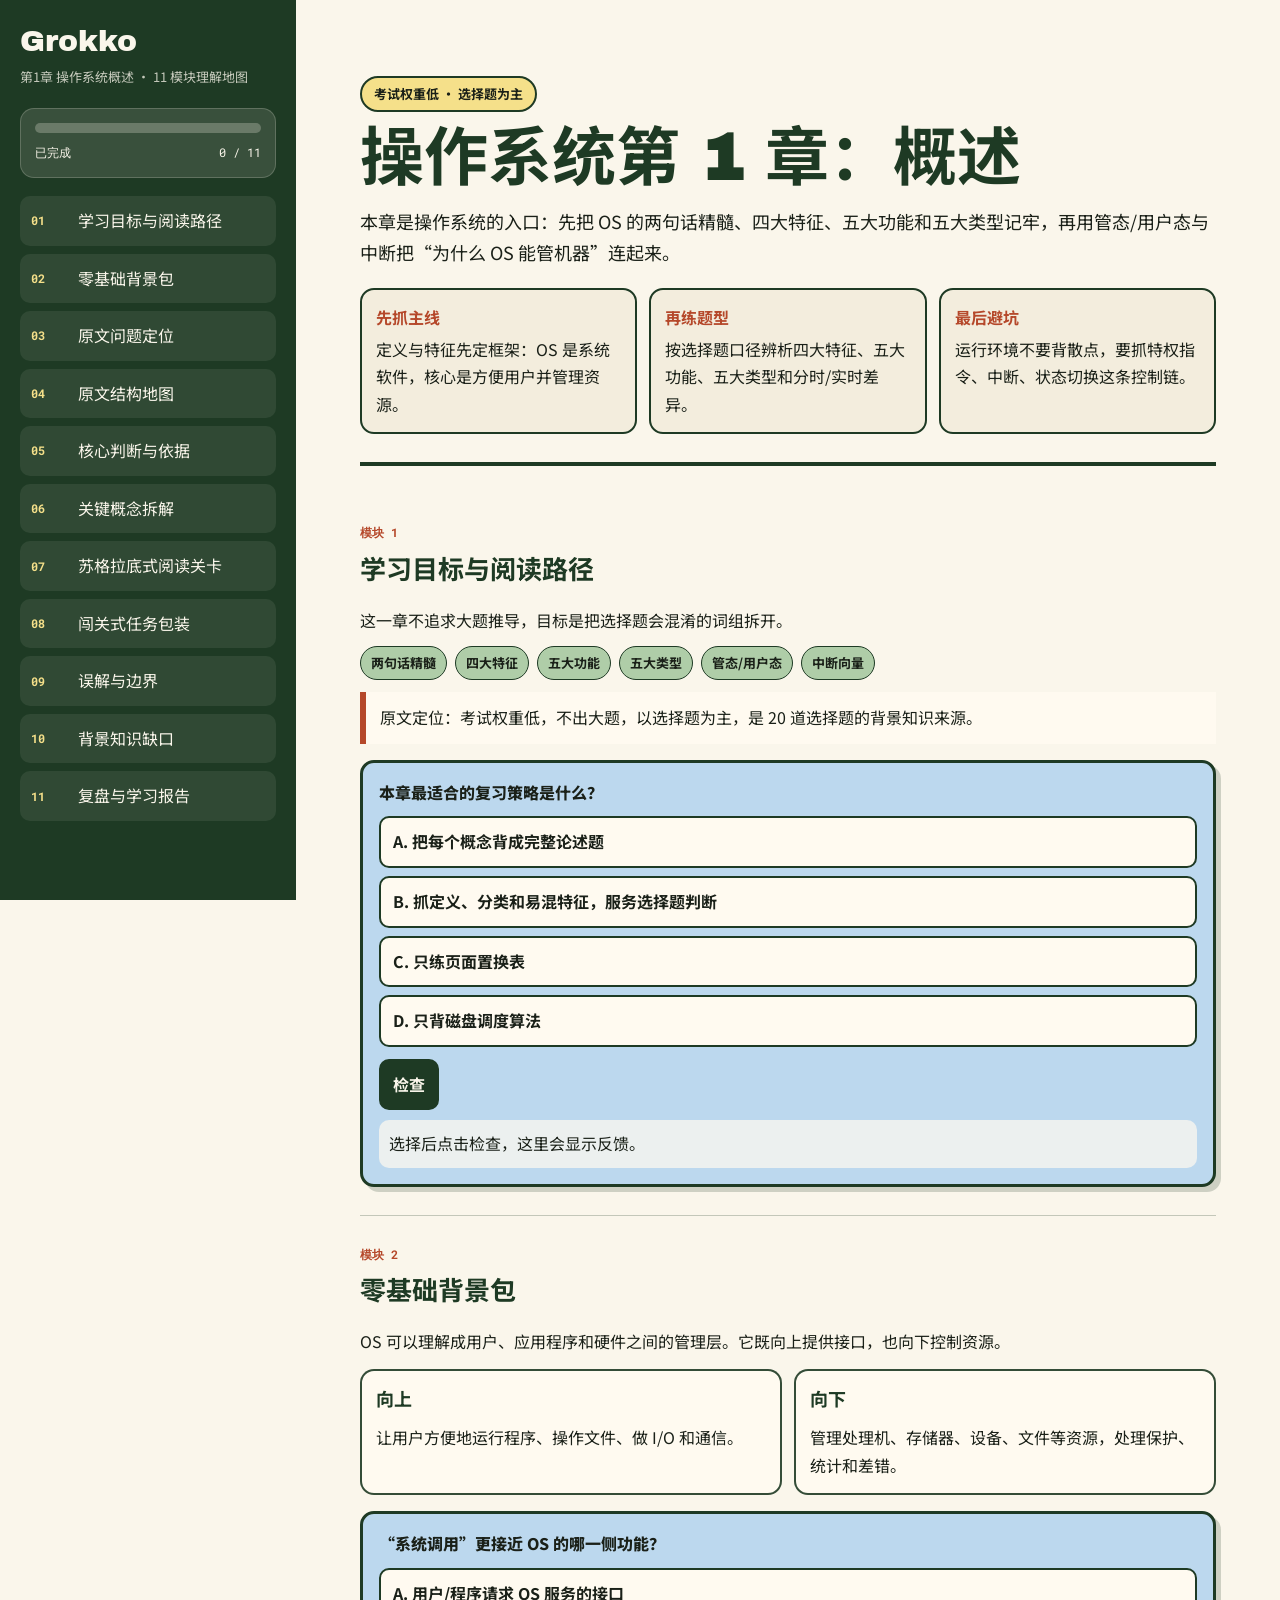
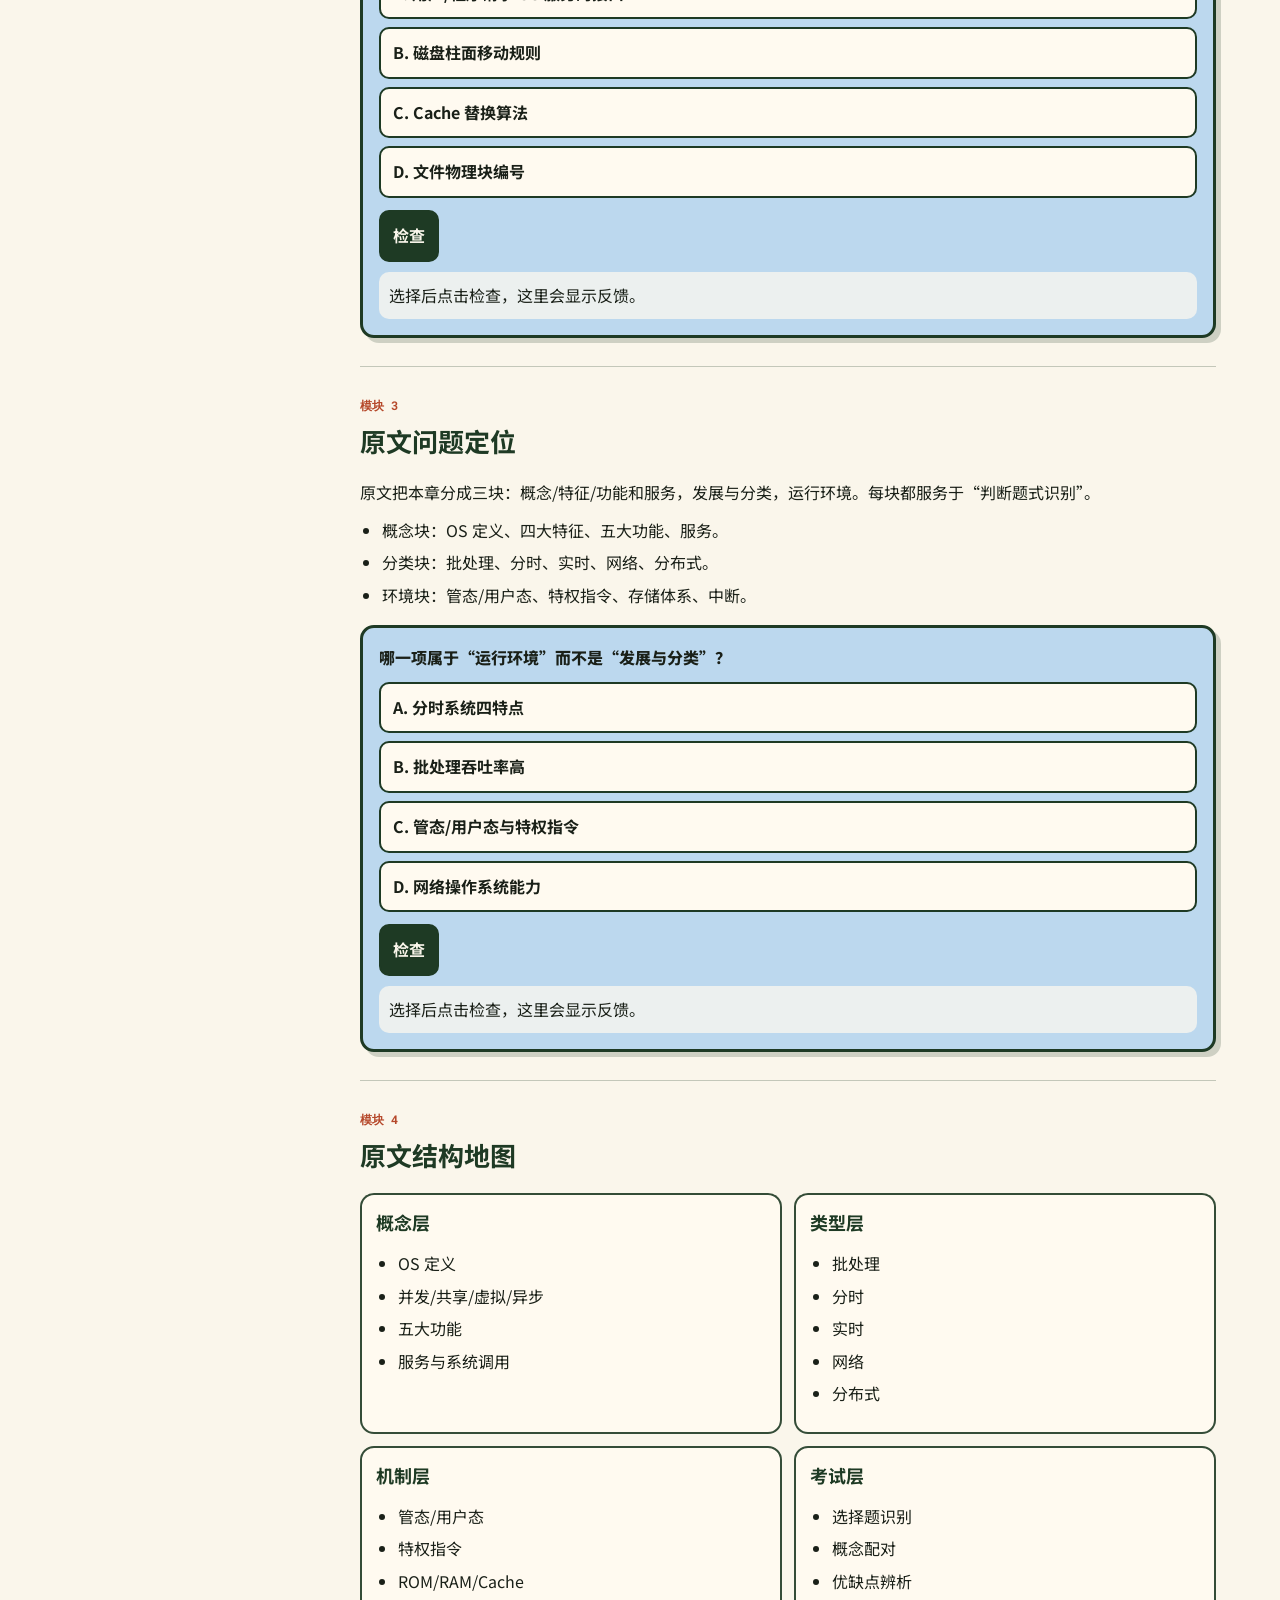
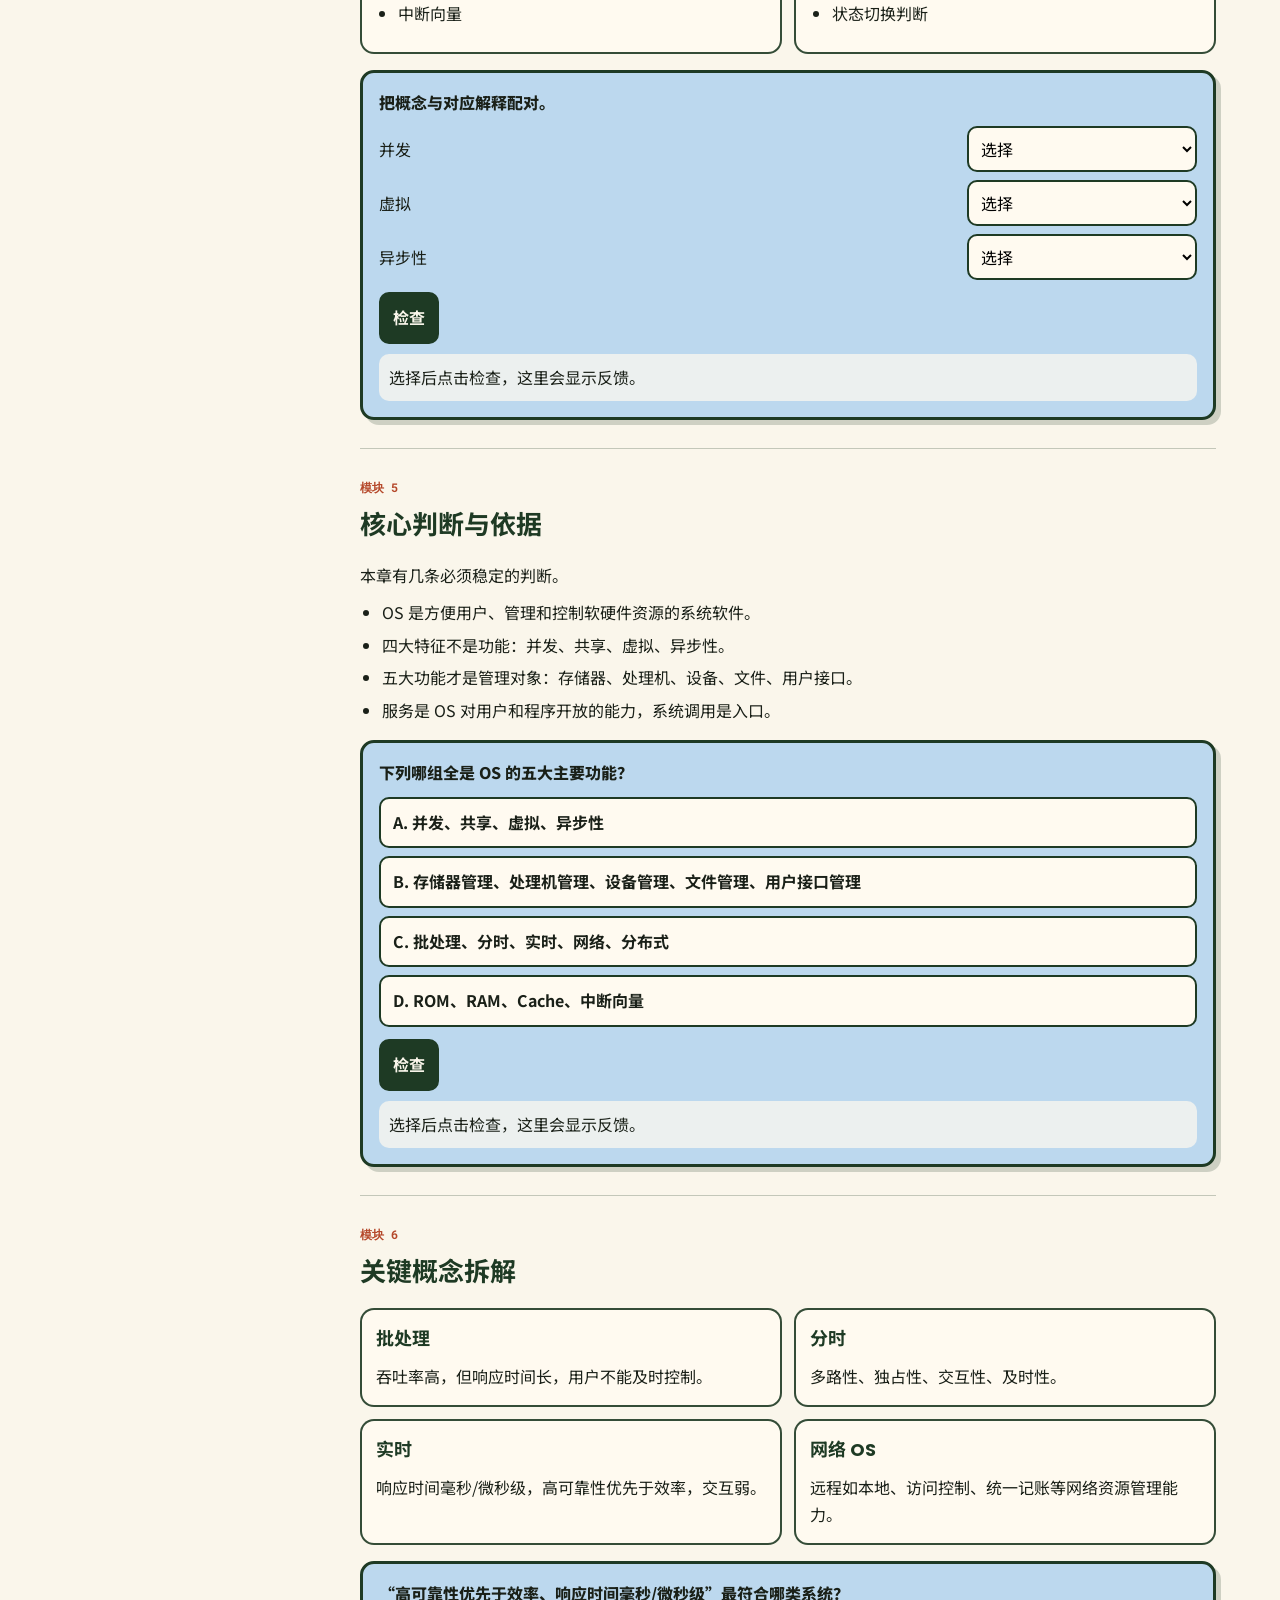
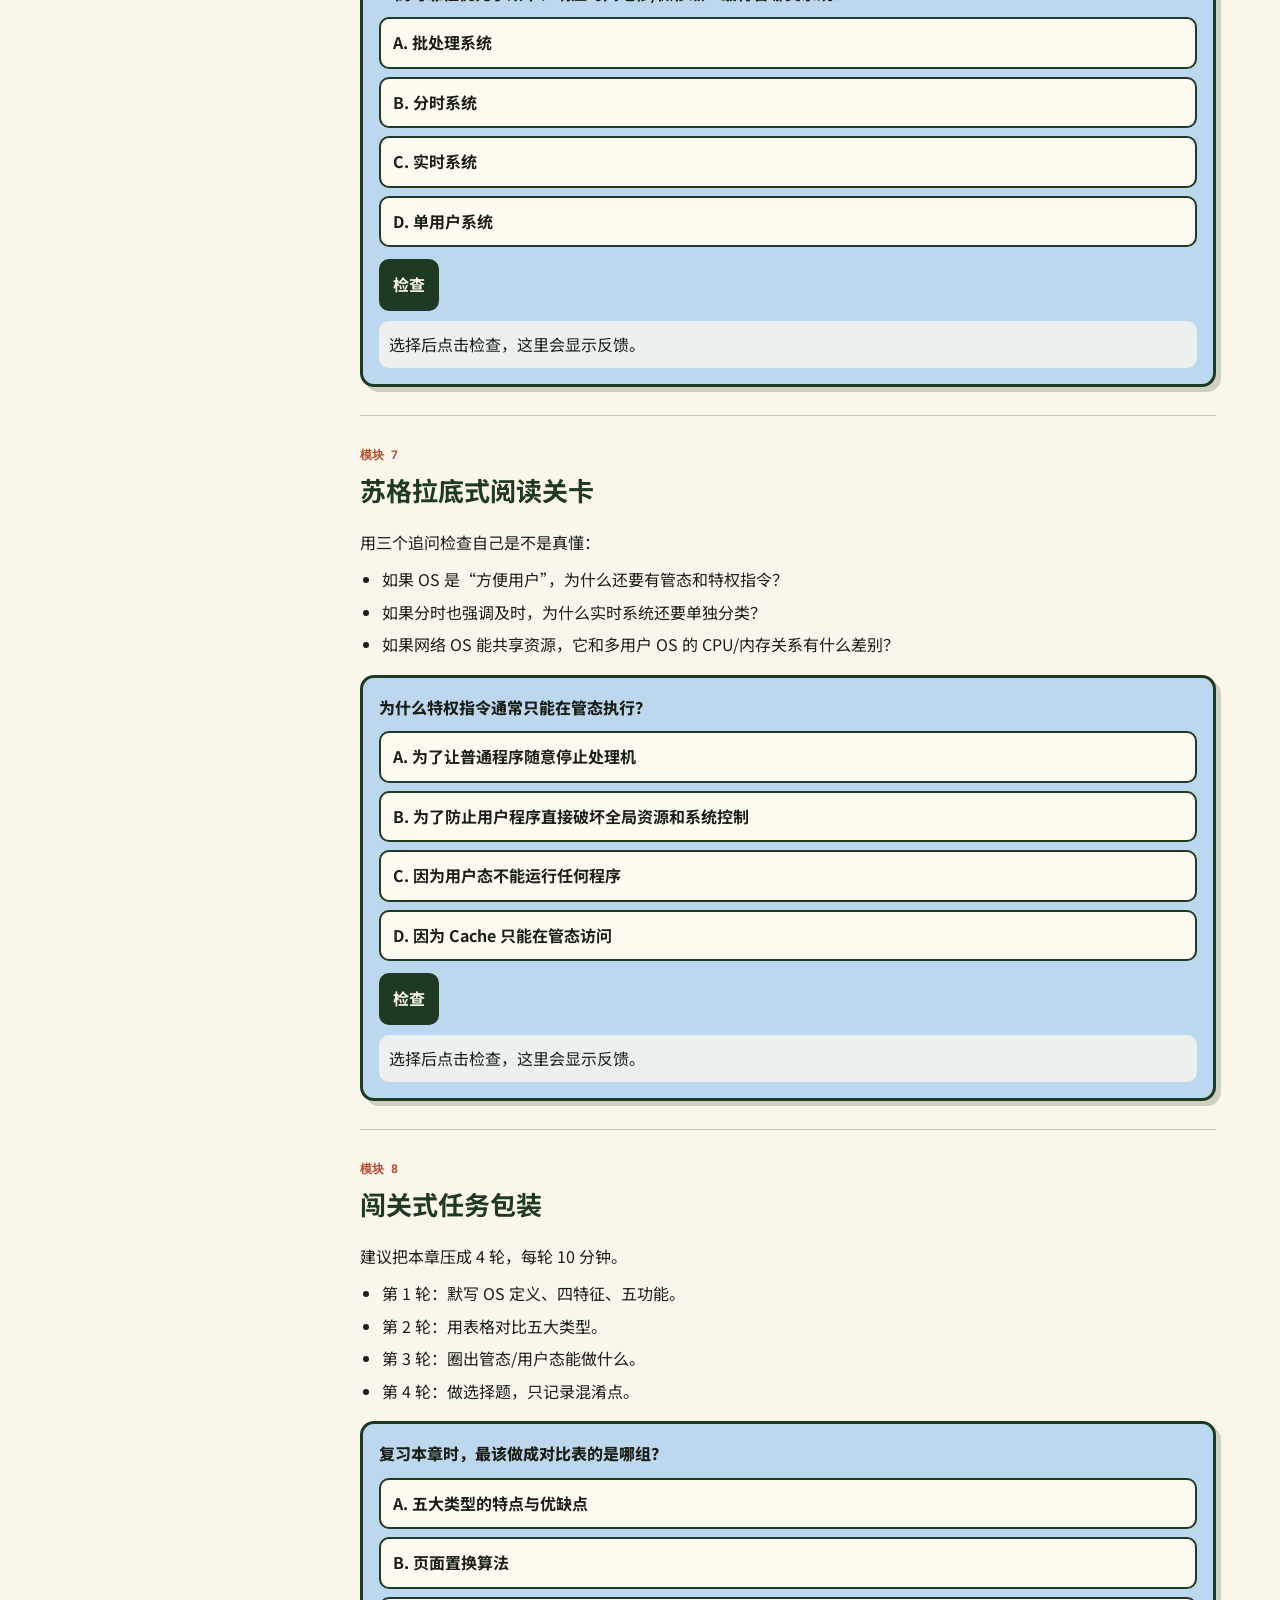
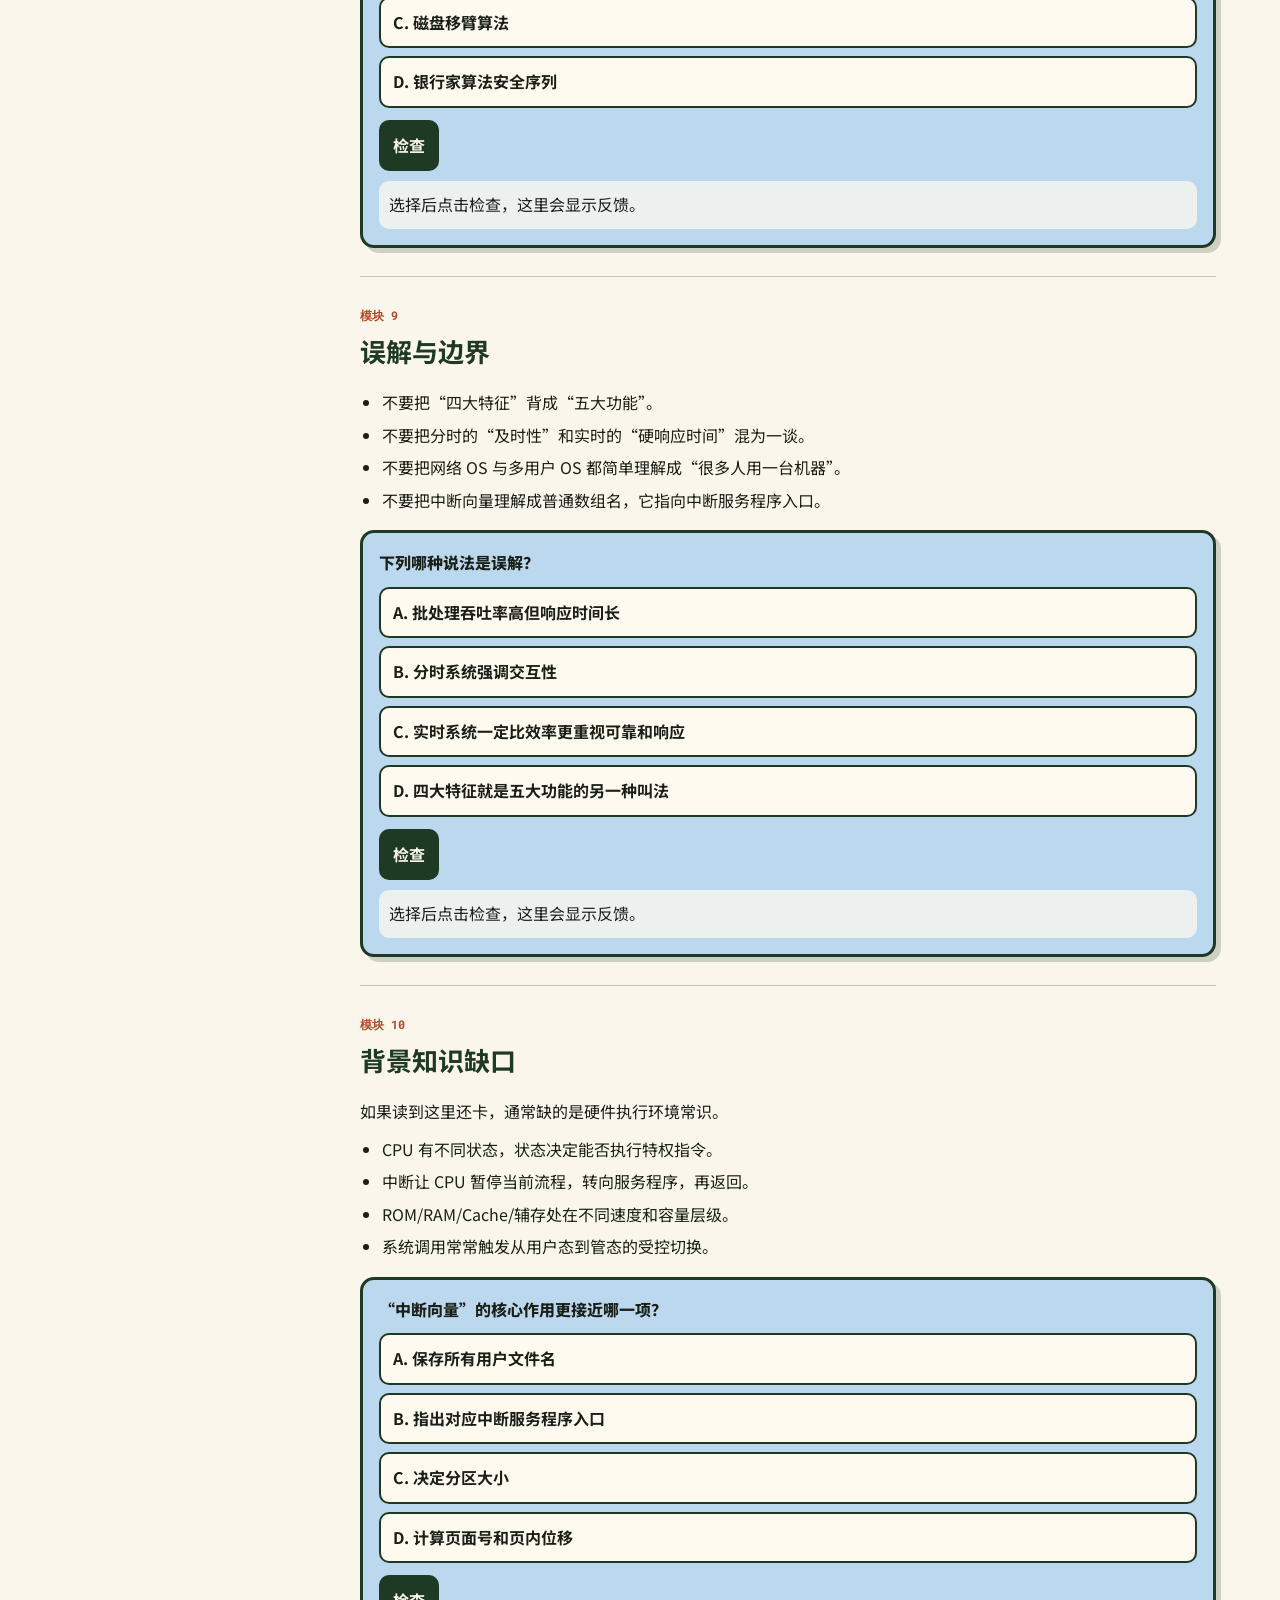
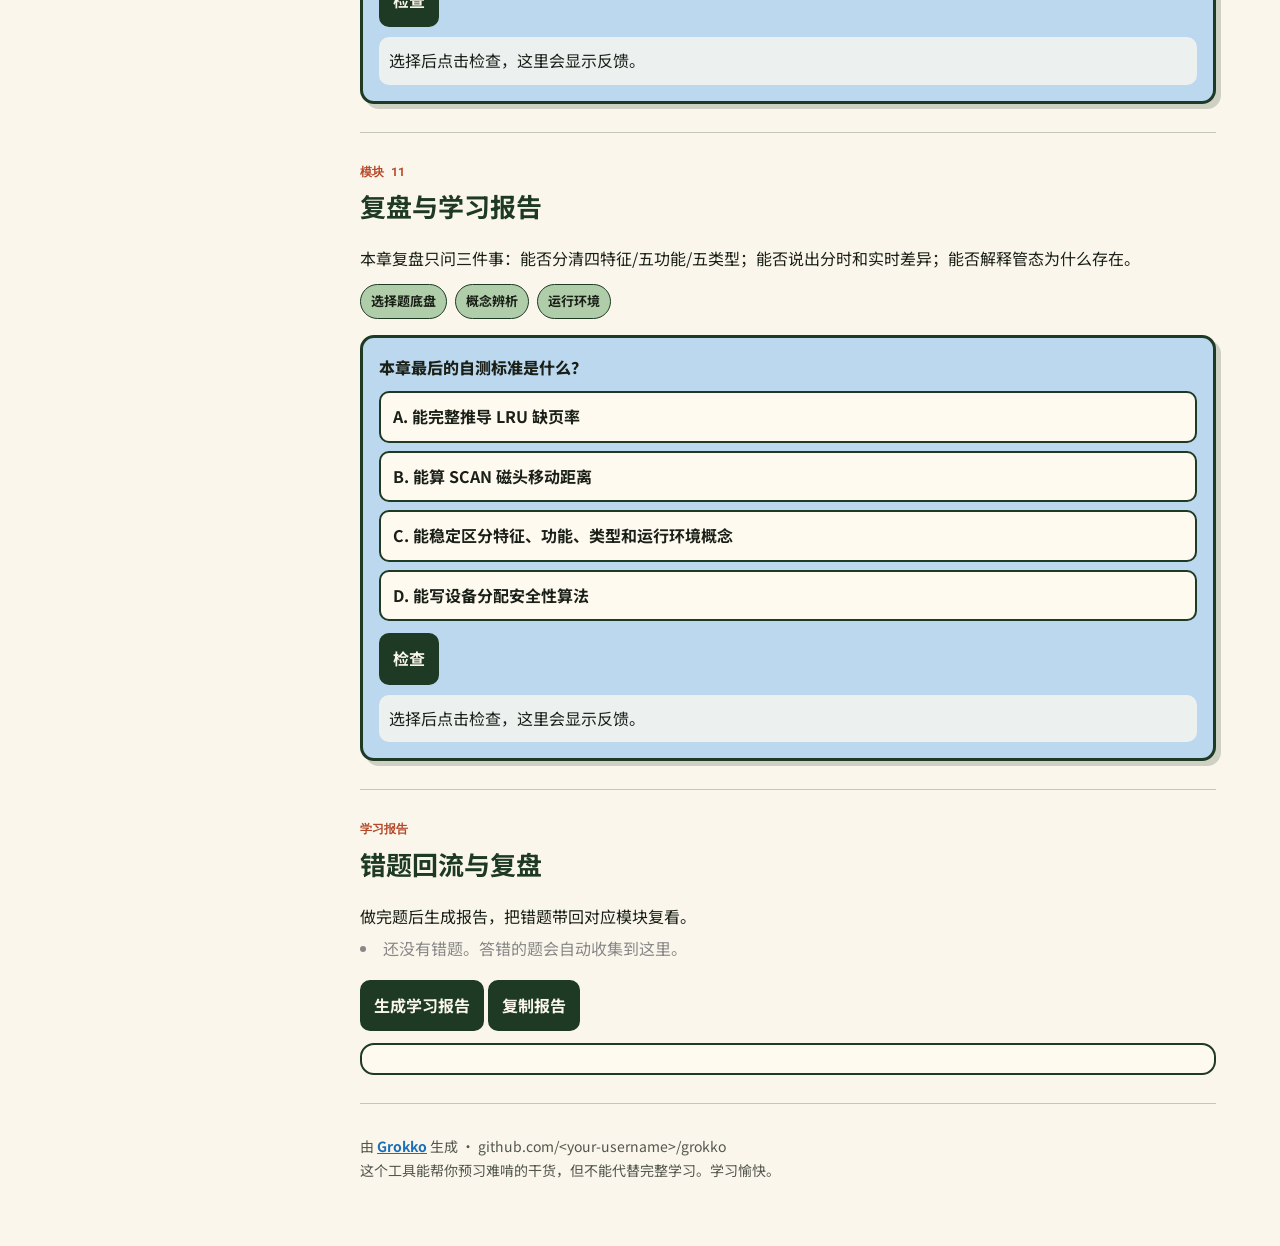
==== os-ch1-grokko.html @ 3a1d5745 "操作系统5章理解地图 + 首页部署" ====
<!DOCTYPE html>
<html lang="zh-CN">
<head>
<meta charset="UTF-8">
<meta name="viewport" content="width=device-width,initial-scale=1">
<title>操作系统第 1 章：概述 - Grokko 理解地图</title>
<link rel="preconnect" href="https://fonts.googleapis.com">
<link href="https://fonts.googleapis.com/css2?family=Archivo+Black&family=Poppins:wght@400;600;700&family=Noto+Sans+SC:wght@400;500;700&family=Roboto+Mono:wght@400;500&display=swap" rel="stylesheet">
<style>
:root{--cream:#FAF6EB;--paper:#F3EDDD;--forest:#1E3A24;--sky:#BCD8EE;--sage:#AFCDA8;--ink:#1A2018;--marker:#F5E08A;--brick:#B5482A;--correct:#2F7D46;--wrong:#B5482A;--font-display:"Archivo Black","Noto Sans SC","PingFang SC",sans-serif;--font-head:"Poppins","Noto Sans SC","PingFang SC",sans-serif;--font-body:-apple-system,"PingFang SC","Noto Sans SC",sans-serif;--font-mono:"Roboto Mono","JetBrains Mono",monospace;--radius-pill:999px;--radius-card:14px}
*{box-sizing:border-box;margin:0;padding:0}html{scroll-behavior:smooth}body{background:var(--cream);color:var(--ink);font-family:var(--font-body);line-height:1.72}.layout{display:grid;grid-template-columns:296px minmax(0,1fr);min-height:100vh}.side{position:sticky;top:0;height:100vh;background:var(--forest);color:var(--cream);padding:26px 20px;overflow:auto}.brand{font-family:var(--font-display);font-size:30px;line-height:1;letter-spacing:0;margin-bottom:10px}.sub{font-size:13px;color:rgba(250,246,235,.76);margin-bottom:20px}.progress{background:rgba(250,246,235,.12);border:1px solid rgba(250,246,235,.2);border-radius:var(--radius-card);padding:14px;margin-bottom:18px}.bar{height:10px;background:rgba(250,246,235,.25);border-radius:var(--radius-pill);overflow:hidden}.bar span{display:block;width:0;height:100%;background:var(--marker);transition:.25s}.bar-meta{display:flex;justify-content:space-between;margin-top:9px;font-family:var(--font-mono);font-size:12px}.nav{display:grid;gap:8px}.nav a{color:var(--cream);text-decoration:none;display:grid;grid-template-columns:38px 1fr;gap:9px;align-items:center;padding:10px;border-radius:10px;background:rgba(250,246,235,.08);border:1px solid transparent}.nav a:hover{background:rgba(188,216,238,.18);border-color:rgba(188,216,238,.38)}.nav b{font-family:var(--font-mono);color:var(--marker);font-size:12px}.main{padding:42px 5vw 64px;max-width:1080px}.hero{padding:34px 0 28px;border-bottom:4px solid var(--forest);margin-bottom:28px}.eyebrow{display:inline-block;background:var(--marker);border:2px solid var(--forest);border-radius:var(--radius-pill);padding:5px 12px;font-weight:700;font-size:13px;margin-bottom:14px}h1{font-family:var(--font-display);font-size:clamp(34px,5vw,66px);line-height:1.03;letter-spacing:0;color:var(--forest);margin-bottom:14px}h2{font-family:var(--font-head);font-size:26px;color:var(--forest);margin-bottom:14px}h3{font-family:var(--font-head);font-size:18px;color:var(--forest);margin:18px 0 8px}.lead{font-size:18px;max-width:850px}.path{display:grid;grid-template-columns:repeat(3,minmax(0,1fr));gap:12px;margin-top:20px}.path div,.note,.source,.formula{background:var(--paper);border:2px solid var(--forest);border-radius:var(--radius-card);padding:14px}.path strong{display:block;color:var(--brick);margin-bottom:4px}.module{padding:28px 0;border-bottom:1px solid rgba(30,58,36,.25)}.module-kicker{font-family:var(--font-mono);font-size:12px;color:var(--brick);font-weight:700;text-transform:uppercase;margin-bottom:5px}ul{padding-left:22px;margin:10px 0}li{margin:5px 0}.grid{display:grid;grid-template-columns:repeat(2,minmax(0,1fr));gap:12px;margin:14px 0}.card{background:#fffaf0;border:2px solid rgba(30,58,36,.9);border-radius:var(--radius-card);padding:14px}.card h3{margin-top:0}.chips{display:flex;flex-wrap:wrap;gap:8px;margin:12px 0}.chips span{background:var(--sage);border:1px solid var(--forest);border-radius:var(--radius-pill);padding:5px 10px;font-weight:700;font-size:13px}.quote{border-left:6px solid var(--brick);background:#fffaf0;padding:12px 14px;margin:12px 0}.task{background:var(--sky);border:3px solid var(--forest);border-radius:var(--radius-card);padding:16px;margin-top:16px;box-shadow:5px 5px 0 rgba(30,58,36,.2)}.q{font-weight:800;margin-bottom:10px}.opts{display:grid;gap:8px}.opt,.check,#genReport,#copyReport{font:inherit;font-weight:700;border:2px solid var(--forest);background:#fffaf0;color:var(--ink);border-radius:10px;padding:10px 12px;cursor:pointer;text-align:left}.opt.selected{background:var(--marker)}.check,#genReport,#copyReport{display:inline-block;margin-top:12px;background:var(--forest);color:var(--cream);text-align:center}.feedback{margin-top:10px;background:rgba(255,250,240,.72);border-radius:10px;padding:10px}.feedback.ok{border-left:6px solid var(--correct)}.feedback.no{border-left:6px solid var(--wrong)}.match-grid{display:grid;gap:8px}.match-grid label{display:grid;grid-template-columns:1fr 230px;gap:10px;align-items:center}.match{font:inherit;border:2px solid var(--forest);border-radius:10px;padding:8px;background:#fffaf0}.wrong-list{display:grid;gap:8px}.wrong-list a{color:var(--brick);font-weight:700}.report-box{white-space:pre-wrap;background:#fffaf0;border:2px solid var(--forest);border-radius:var(--radius-card);padding:14px;margin-top:12px}.footer{padding-top:30px;color:rgba(26,32,24,.75);font-size:14px}.footer a{color:#1d70b8;text-decoration:underline;font-weight:700}@media(max-width:880px){.layout{display:block}.side{position:relative;height:auto}.main{padding:28px 18px 50px}.path,.grid{grid-template-columns:1fr}.match-grid label{grid-template-columns:1fr}h1{font-size:36px}}
</style>
</head>
<body>
<div class="layout"><aside class="side"><div class="brand">Grokko</div><div class="sub">第1章 操作系统概述 · 11 模块理解地图</div><div class="progress"><div class="bar"><span id="barFill"></span></div><div class="bar-meta"><span>已完成</span><span id="barNum">0 / 0</span></div></div><nav class="nav"><a href="#m1"><b>01</b><span>学习目标与阅读路径</span></a><a href="#m2"><b>02</b><span>零基础背景包</span></a><a href="#m3"><b>03</b><span>原文问题定位</span></a><a href="#m4"><b>04</b><span>原文结构地图</span></a><a href="#m5"><b>05</b><span>核心判断与依据</span></a><a href="#m6"><b>06</b><span>关键概念拆解</span></a><a href="#m7"><b>07</b><span>苏格拉底式阅读关卡</span></a><a href="#m8"><b>08</b><span>闯关式任务包装</span></a><a href="#m9"><b>09</b><span>误解与边界</span></a><a href="#m10"><b>10</b><span>背景知识缺口</span></a><a href="#m11"><b>11</b><span>复盘与学习报告</span></a></nav></aside><main class="main"><section class="hero"><span class="eyebrow">考试权重低 · 选择题为主</span><h1>操作系统第 1 章：概述</h1><p class="lead">本章是操作系统的入口：先把 OS 的两句话精髓、四大特征、五大功能和五大类型记牢，再用管态/用户态与中断把“为什么 OS 能管机器”连起来。</p><div class="path"><div><strong>先抓主线</strong>定义与特征先定框架：OS 是系统软件，核心是方便用户并管理资源。</div><div><strong>再练题型</strong>按选择题口径辨析四大特征、五大功能、五大类型和分时/实时差异。</div><div><strong>最后避坑</strong>运行环境不要背散点，要抓特权指令、中断、状态切换这条控制链。</div></div></section><section id="m1" class="module"><div class="module-kicker">模块 1</div><h2>学习目标与阅读路径</h2><p>这一章不追求大题推导，目标是把选择题会混淆的词组拆开。</p><div class="chips"><span>两句话精髓</span><span>四大特征</span><span>五大功能</span><span>五大类型</span><span>管态/用户态</span><span>中断向量</span></div><div class="quote">原文定位：考试权重低，不出大题，以选择题为主，是 20 道选择题的背景知识来源。</div><div class="task" data-task="ch1-m1" data-answer="B" data-ok="本章原文明确是低权重、选择题为主，所以核心是辨析概念。" data-no="把本章当成大题章会错配时间；页面置换和磁盘调度属于后续章节。" data-src="原文：不出大题，以选择题为主。" data-review="回到模块 1 看复习定位"><div class="q">本章最适合的复习策略是什么？</div><div class="opts"><button class="opt" data-val="A">A. 把每个概念背成完整论述题</button><button class="opt" data-val="B">B. 抓定义、分类和易混特征，服务选择题判断</button><button class="opt" data-val="C">C. 只练页面置换表</button><button class="opt" data-val="D">D. 只背磁盘调度算法</button></div><button class="check">检查</button><div class="feedback" aria-live="polite">选择后点击检查，这里会显示反馈。</div></div></section>
<section id="m2" class="module"><div class="module-kicker">模块 2</div><h2>零基础背景包</h2><p>OS 可以理解成用户、应用程序和硬件之间的管理层。它既向上提供接口，也向下控制资源。</p><div class="grid"><div class="card"><h3>向上</h3><p>让用户方便地运行程序、操作文件、做 I/O 和通信。</p></div><div class="card"><h3>向下</h3><p>管理处理机、存储器、设备、文件等资源，处理保护、统计和差错。</p></div></div><div class="task" data-task="ch1-m2" data-answer="A" data-ok="系统调用是用户程序进入 OS 服务的入口。" data-no="系统调用不是磁盘、Cache 或文件块算法。" data-src="原文：OS 的服务包括公共服务类型 + 系统调用。" data-review="回到模块 2 看 OS 的上下接口"><div class="q">“系统调用”更接近 OS 的哪一侧功能？</div><div class="opts"><button class="opt" data-val="A">A. 用户/程序请求 OS 服务的接口</button><button class="opt" data-val="B">B. 磁盘柱面移动规则</button><button class="opt" data-val="C">C. Cache 替换算法</button><button class="opt" data-val="D">D. 文件物理块编号</button></div><button class="check">检查</button><div class="feedback" aria-live="polite">选择后点击检查，这里会显示反馈。</div></div></section>
<section id="m3" class="module"><div class="module-kicker">模块 3</div><h2>原文问题定位</h2><p>原文把本章分成三块：概念/特征/功能和服务，发展与分类，运行环境。每块都服务于“判断题式识别”。</p><ul><li>概念块：OS 定义、四大特征、五大功能、服务。</li><li>分类块：批处理、分时、实时、网络、分布式。</li><li>环境块：管态/用户态、特权指令、存储体系、中断。</li></ul><div class="task" data-task="ch1-m3" data-answer="C" data-ok="管态/用户态、特权指令和中断都在运行环境部分。" data-no="A/B/D 都属于系统类型或发展分类的辨析。" data-src="原文：（三）运行环境：管态/用户态、特权指令。" data-review="回到模块 3 看三块结构"><div class="q">哪一项属于“运行环境”而不是“发展与分类”？</div><div class="opts"><button class="opt" data-val="A">A. 分时系统四特点</button><button class="opt" data-val="B">B. 批处理吞吐率高</button><button class="opt" data-val="C">C. 管态/用户态与特权指令</button><button class="opt" data-val="D">D. 网络操作系统能力</button></div><button class="check">检查</button><div class="feedback" aria-live="polite">选择后点击检查，这里会显示反馈。</div></div></section>
<section id="m4" class="module"><div class="module-kicker">模块 4</div><h2>原文结构地图</h2><div class="grid"><div class="card"><h3>概念层</h3><ul><li>OS 定义</li><li>并发/共享/虚拟/异步</li><li>五大功能</li><li>服务与系统调用</li></ul></div><div class="card"><h3>类型层</h3><ul><li>批处理</li><li>分时</li><li>实时</li><li>网络</li><li>分布式</li></ul></div><div class="card"><h3>机制层</h3><ul><li>管态/用户态</li><li>特权指令</li><li>ROM/RAM/Cache</li><li>中断向量</li></ul></div><div class="card"><h3>考试层</h3><ul><li>选择题识别</li><li>概念配对</li><li>优缺点辨析</li><li>状态切换判断</li></ul></div></div><div class="task" data-task="ch1-m4" data-type="selects" data-ok="四大特征的通俗解释与原文一致。" data-no="这些词容易按日常语义误配，回去重看四大特征。" data-src="原文：并发“大家一起前进了”、虚拟“一个物理实体变成若干逻辑事物”、异步性“你走我停”。" data-review="回到模块 4 看结构地图"><div class="q">把概念与对应解释配对。</div><div class="match-grid"><label><span>并发</span><select class="match" data-correct="大家一起前进了"><option value="">选择</option><option value="一个物理实体变多个逻辑事物">一个物理实体变多个逻辑事物</option><option value="大家一起前进了">大家一起前进了</option><option value="你走我停">你走我停</option></select></label><label><span>虚拟</span><select class="match" data-correct="一个物理实体变多个逻辑事物"><option value="">选择</option><option value="一件东西大家用">一件东西大家用</option><option value="一个物理实体变多个逻辑事物">一个物理实体变多个逻辑事物</option><option value="响应时间毫秒级">响应时间毫秒级</option></select></label><label><span>异步性</span><select class="match" data-correct="你走我停"><option value="">选择</option><option value="你走我停">你走我停</option><option value="全网统一记账">全网统一记账</option><option value="吞吐率高">吞吐率高</option></select></label></div><button class="check">检查</button><div class="feedback" aria-live="polite">选择后点击检查，这里会显示反馈。</div></div></section>
<section id="m5" class="module"><div class="module-kicker">模块 5</div><h2>核心判断与依据</h2><p>本章有几条必须稳定的判断。</p><ul><li>OS 是方便用户、管理和控制软硬件资源的系统软件。</li><li>四大特征不是功能：并发、共享、虚拟、异步性。</li><li>五大功能才是管理对象：存储器、处理机、设备、文件、用户接口。</li><li>服务是 OS 对用户和程序开放的能力，系统调用是入口。</li></ul><div class="task" data-task="ch1-m5" data-answer="B" data-ok="B 是原文列出的五大功能。" data-no="A 是四大特征，C 是五大类型，D 是运行环境相关术语。" data-src="原文：五大主要功能：存储器管理、处理机管理、设备管理、文件管理、用户接口管理。" data-review="回到模块 5 区分特征/功能/类型"><div class="q">下列哪组全是 OS 的五大主要功能？</div><div class="opts"><button class="opt" data-val="A">A. 并发、共享、虚拟、异步性</button><button class="opt" data-val="B">B. 存储器管理、处理机管理、设备管理、文件管理、用户接口管理</button><button class="opt" data-val="C">C. 批处理、分时、实时、网络、分布式</button><button class="opt" data-val="D">D. ROM、RAM、Cache、中断向量</button></div><button class="check">检查</button><div class="feedback" aria-live="polite">选择后点击检查，这里会显示反馈。</div></div></section>
<section id="m6" class="module"><div class="module-kicker">模块 6</div><h2>关键概念拆解</h2><div class="grid"><div class="card"><h3>批处理</h3><p>吞吐率高，但响应时间长，用户不能及时控制。</p></div><div class="card"><h3>分时</h3><p>多路性、独占性、交互性、及时性。</p></div><div class="card"><h3>实时</h3><p>响应时间毫秒/微秒级，高可靠性优先于效率，交互弱。</p></div><div class="card"><h3>网络 OS</h3><p>远程如本地、访问控制、统一记账等网络资源管理能力。</p></div></div><div class="task" data-task="ch1-m6" data-answer="C" data-ok="实时系统强调严格响应时间和高可靠性。" data-no="批处理重吞吐，分时重交互及时，单用户不是这里的五大类型重点。" data-src="原文：实时系统响应时间毫秒/微秒级，高可靠性优先于效率。" data-review="回到模块 6 看五大类型差异"><div class="q">“高可靠性优先于效率、响应时间毫秒/微秒级”最符合哪类系统？</div><div class="opts"><button class="opt" data-val="A">A. 批处理系统</button><button class="opt" data-val="B">B. 分时系统</button><button class="opt" data-val="C">C. 实时系统</button><button class="opt" data-val="D">D. 单用户系统</button></div><button class="check">检查</button><div class="feedback" aria-live="polite">选择后点击检查，这里会显示反馈。</div></div></section>
<section id="m7" class="module"><div class="module-kicker">模块 7</div><h2>苏格拉底式阅读关卡</h2><p>用三个追问检查自己是不是真懂：</p><ul><li>如果 OS 是“方便用户”，为什么还要有管态和特权指令？</li><li>如果分时也强调及时，为什么实时系统还要单独分类？</li><li>如果网络 OS 能共享资源，它和多用户 OS 的 CPU/内存关系有什么差别？</li></ul><div class="task" data-task="ch1-m7" data-answer="B" data-ok="特权指令涉及中断、进程切换、I/O、保护寄存器等全局控制，必须受保护。" data-no="用户态能运行普通程序；限制的是高风险控制指令。" data-src="原文：特权指令包括允许/禁止中断、进程切换、I/O 操作、停止处理机等。" data-review="回到模块 7 看运行环境追问"><div class="q">为什么特权指令通常只能在管态执行？</div><div class="opts"><button class="opt" data-val="A">A. 为了让普通程序随意停止处理机</button><button class="opt" data-val="B">B. 为了防止用户程序直接破坏全局资源和系统控制</button><button class="opt" data-val="C">C. 因为用户态不能运行任何程序</button><button class="opt" data-val="D">D. 因为 Cache 只能在管态访问</button></div><button class="check">检查</button><div class="feedback" aria-live="polite">选择后点击检查，这里会显示反馈。</div></div></section>
<section id="m8" class="module"><div class="module-kicker">模块 8</div><h2>闯关式任务包装</h2><p>建议把本章压成 4 轮，每轮 10 分钟。</p><ul><li>第 1 轮：默写 OS 定义、四特征、五功能。</li><li>第 2 轮：用表格对比五大类型。</li><li>第 3 轮：圈出管态/用户态能做什么。</li><li>第 4 轮：做选择题，只记录混淆点。</li></ul><div class="task" data-task="ch1-m8" data-answer="A" data-ok="本章发展与分类中五大类型差异最适合表格化。" data-no="B/C/D 属于其他章节或大题内容。" data-src="原文：五大类型及批处理/分时/实时等特点。" data-review="回到模块 8 看闯关安排"><div class="q">复习本章时，最该做成对比表的是哪组？</div><div class="opts"><button class="opt" data-val="A">A. 五大类型的特点与优缺点</button><button class="opt" data-val="B">B. 页面置换算法</button><button class="opt" data-val="C">C. 磁盘移臂算法</button><button class="opt" data-val="D">D. 银行家算法安全序列</button></div><button class="check">检查</button><div class="feedback" aria-live="polite">选择后点击检查，这里会显示反馈。</div></div></section>
<section id="m9" class="module"><div class="module-kicker">模块 9</div><h2>误解与边界</h2><ul><li>不要把“四大特征”背成“五大功能”。</li><li>不要把分时的“及时性”和实时的“硬响应时间”混为一谈。</li><li>不要把网络 OS 与多用户 OS 都简单理解成“很多人用一台机器”。</li><li>不要把中断向量理解成普通数组名，它指向中断服务程序入口。</li></ul><div class="task" data-task="ch1-m9" data-answer="D" data-ok="四大特征与五大功能是两组不同考点。" data-no="A/B/C 都符合原文对系统类型的描述。" data-src="原文分别列出四大特征和五大主要功能。" data-review="回到模块 9 看易错边界"><div class="q">下列哪种说法是误解？</div><div class="opts"><button class="opt" data-val="A">A. 批处理吞吐率高但响应时间长</button><button class="opt" data-val="B">B. 分时系统强调交互性</button><button class="opt" data-val="C">C. 实时系统一定比效率更重视可靠和响应</button><button class="opt" data-val="D">D. 四大特征就是五大功能的另一种叫法</button></div><button class="check">检查</button><div class="feedback" aria-live="polite">选择后点击检查，这里会显示反馈。</div></div></section>
<section id="m10" class="module"><div class="module-kicker">模块 10</div><h2>背景知识缺口</h2><p>如果读到这里还卡，通常缺的是硬件执行环境常识。</p><ul><li>CPU 有不同状态，状态决定能否执行特权指令。</li><li>中断让 CPU 暂停当前流程，转向服务程序，再返回。</li><li>ROM/RAM/Cache/辅存处在不同速度和容量层级。</li><li>系统调用常常触发从用户态到管态的受控切换。</li></ul><div class="task" data-task="ch1-m10" data-answer="B" data-ok="中断向量用于定位中断服务程序入口。" data-no="其余选项分别属于文件、内存分配和分页地址变换。" data-src="原文：中断向量/向量中断（中断服务程序）。" data-review="回到模块 10 补运行环境"><div class="q">“中断向量”的核心作用更接近哪一项？</div><div class="opts"><button class="opt" data-val="A">A. 保存所有用户文件名</button><button class="opt" data-val="B">B. 指出对应中断服务程序入口</button><button class="opt" data-val="C">C. 决定分区大小</button><button class="opt" data-val="D">D. 计算页面号和页内位移</button></div><button class="check">检查</button><div class="feedback" aria-live="polite">选择后点击检查，这里会显示反馈。</div></div></section>
<section id="m11" class="module"><div class="module-kicker">模块 11</div><h2>复盘与学习报告</h2><p>本章复盘只问三件事：能否分清四特征/五功能/五类型；能否说出分时和实时差异；能否解释管态为什么存在。</p><div class="chips"><span>选择题底盘</span><span>概念辨析</span><span>运行环境</span></div><div class="task" data-task="ch1-m11" data-answer="C" data-ok="这正对应本章选择题背景知识的定位。" data-no="A/B/D 是第 3/4/5 章更偏大题的目标。" data-src="原文：口诀目标是把两句话精髓、四大特征、五大功能、五大类型背熟。" data-review="回到模块 11 做最终复盘"><div class="q">本章最后的自测标准是什么？</div><div class="opts"><button class="opt" data-val="A">A. 能完整推导 LRU 缺页率</button><button class="opt" data-val="B">B. 能算 SCAN 磁头移动距离</button><button class="opt" data-val="C">C. 能稳定区分特征、功能、类型和运行环境概念</button><button class="opt" data-val="D">D. 能写设备分配安全性算法</button></div><button class="check">检查</button><div class="feedback" aria-live="polite">选择后点击检查，这里会显示反馈。</div></div></section><section class="module" id="reportZone"><div class="module-kicker">学习报告</div><h2>错题回流与复盘</h2><p>做完题后生成报告，把错题带回对应模块复看。</p><div id="wrongBox" class="wrong-list"></div><button id="genReport">生成学习报告</button> <button id="copyReport">复制报告</button><pre id="report" class="report-box"></pre></section><footer class="footer">由 <a href="https://github.com/&lt;your-username&gt;/grokko" target="_blank" rel="noopener">Grokko</a> 生成 · github.com/&lt;your-username&gt;/grokko<br>这个工具能帮你预习难啃的干货，但不能代替完整学习。学习愉快。</footer></main></div>
<script>
(function(){
  "use strict";
  function $all(s,r){return Array.prototype.slice.call((r||document).querySelectorAll(s));}
  function selectedVals(t){return $all('.opt.selected',t).map(function(o){return o.getAttribute('data-val');}).sort();}
  function setFb(t,state,html){var fb=t.querySelector('.feedback');if(!fb)return;fb.className='feedback'+(state?(' '+state):'');fb.innerHTML=html;}
  function updateBar(){
    var all=$all('.task'),done=$all('.task[data-answered="1"]');
    var fill=document.getElementById('barFill'),num=document.getElementById('barNum');
    if(fill)fill.style.width=all.length?(done.length/all.length*100)+'%':'0%';
    if(num)num.textContent=done.length+' / '+all.length;
  }
  function renderWrong(){
    var box=document.getElementById('wrongBox');if(!box)return;
    var wrong=$all('.task[data-answered="1"][data-correct="0"]');
    if(!wrong.length){box.innerHTML='<li style="color:#888">还没有错题。答错的题会自动收集到这里。</li>';return;}
    box.innerHTML='';
    wrong.forEach(function(t){var li=document.createElement('li');li.textContent='【'+(t.getAttribute('data-task')||'')+'】'+(t.getAttribute('data-review')||'回到对应模块复习');box.appendChild(li);});
  }
  function check(t){
    var type=t.getAttribute('data-type'),ok=false;
    if(type==='selects'){
      var sels=$all('select.match',t),allok=true,empty=false;
      sels.forEach(function(s){if(!s.value)empty=true;if(s.value!==s.getAttribute('data-correct'))allok=false;});
      if(empty){setFb(t,'no','请先把每一项都选好再检查。');return;}
      ok=allok;
    }else{
      var sel=selectedVals(t);
      if(!sel.length){setFb(t,'no','请先选择一个选项再检查。');return;}
      var ans=(t.getAttribute('data-answer')||'').split(',').map(function(x){return x.trim();}).sort();
      ok=(sel.join('|')===ans.join('|'));
    }
    var body=ok?(t.getAttribute('data-ok')||'回答正确。'):(t.getAttribute('data-no')||'再想想。');
    var src=t.getAttribute('data-src');
    setFb(t,ok?'ok':'no',(ok?'✅ ':'❌ ')+body+(src?('<span class="src">'+src+'</span>'):''));
    t.setAttribute('data-answered','1');t.setAttribute('data-correct',ok?'1':'0');
    updateBar();renderWrong();
  }
  function genReport(){
    var box=document.getElementById('report');if(!box)return;
    var all=$all('.task'),done=$all('.task[data-answered="1"]'),right=$all('.task[data-answered="1"][data-correct="1"]');
    var lines=['=== 学习报告 ===','完成题目：'+done.length+' / '+all.length,'答对：'+right.length+' 题',''];
    var wrong=$all('.task[data-answered="1"][data-correct="0"]');
    if(wrong.length){lines.push('我答错的题（建议复习）：');wrong.forEach(function(t){lines.push('- '+(t.getAttribute('data-task')||'')+'：'+(t.getAttribute('data-review')||''));});}
    else{lines.push('暂无错题。');}
    box.textContent=lines.join('\n');
  }
  document.addEventListener('click',function(e){
    var c=e.target.closest?e.target:null;
    var opt=c&&e.target.closest('.opt');
    if(opt){var t=opt.closest('.task');if(!t)return;
      if(t.getAttribute('data-multi')==='true'){opt.classList.toggle('selected');}
      else{$all('.opt',t).forEach(function(o){o.classList.remove('selected');});opt.classList.add('selected');}
      return;}
    var btn=c&&e.target.closest('.check');
    if(btn){var tk=btn.closest('.task');if(tk)check(tk);return;}
    if(e.target&&e.target.id==='genReport'){genReport();return;}
    if(e.target&&e.target.id==='copyReport'){var r=document.getElementById('report');if(r&&navigator.clipboard)navigator.clipboard.writeText(r.textContent);return;}
  });
  function init(){updateBar();renderWrong();}
  if(document.readyState==='loading')document.addEventListener('DOMContentLoaded',init);else init();
})();
</script>
</body>
</html>
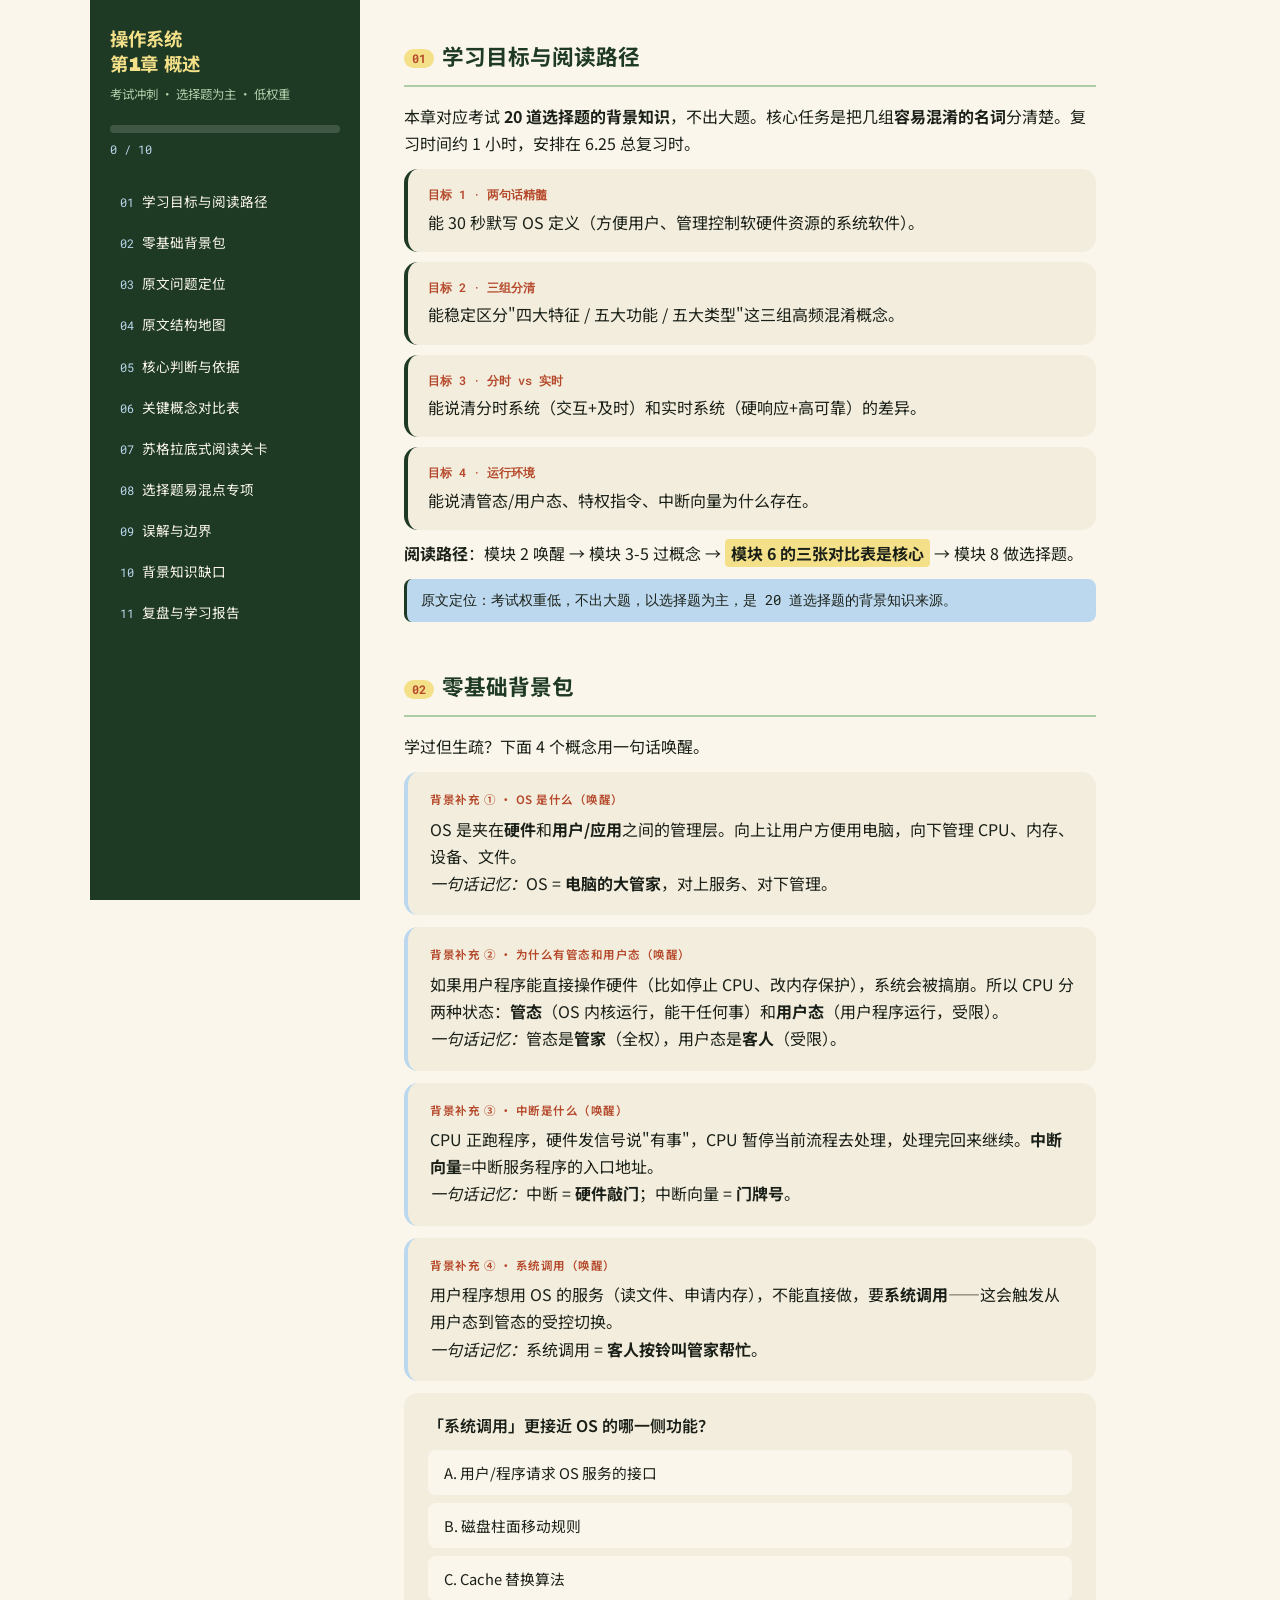
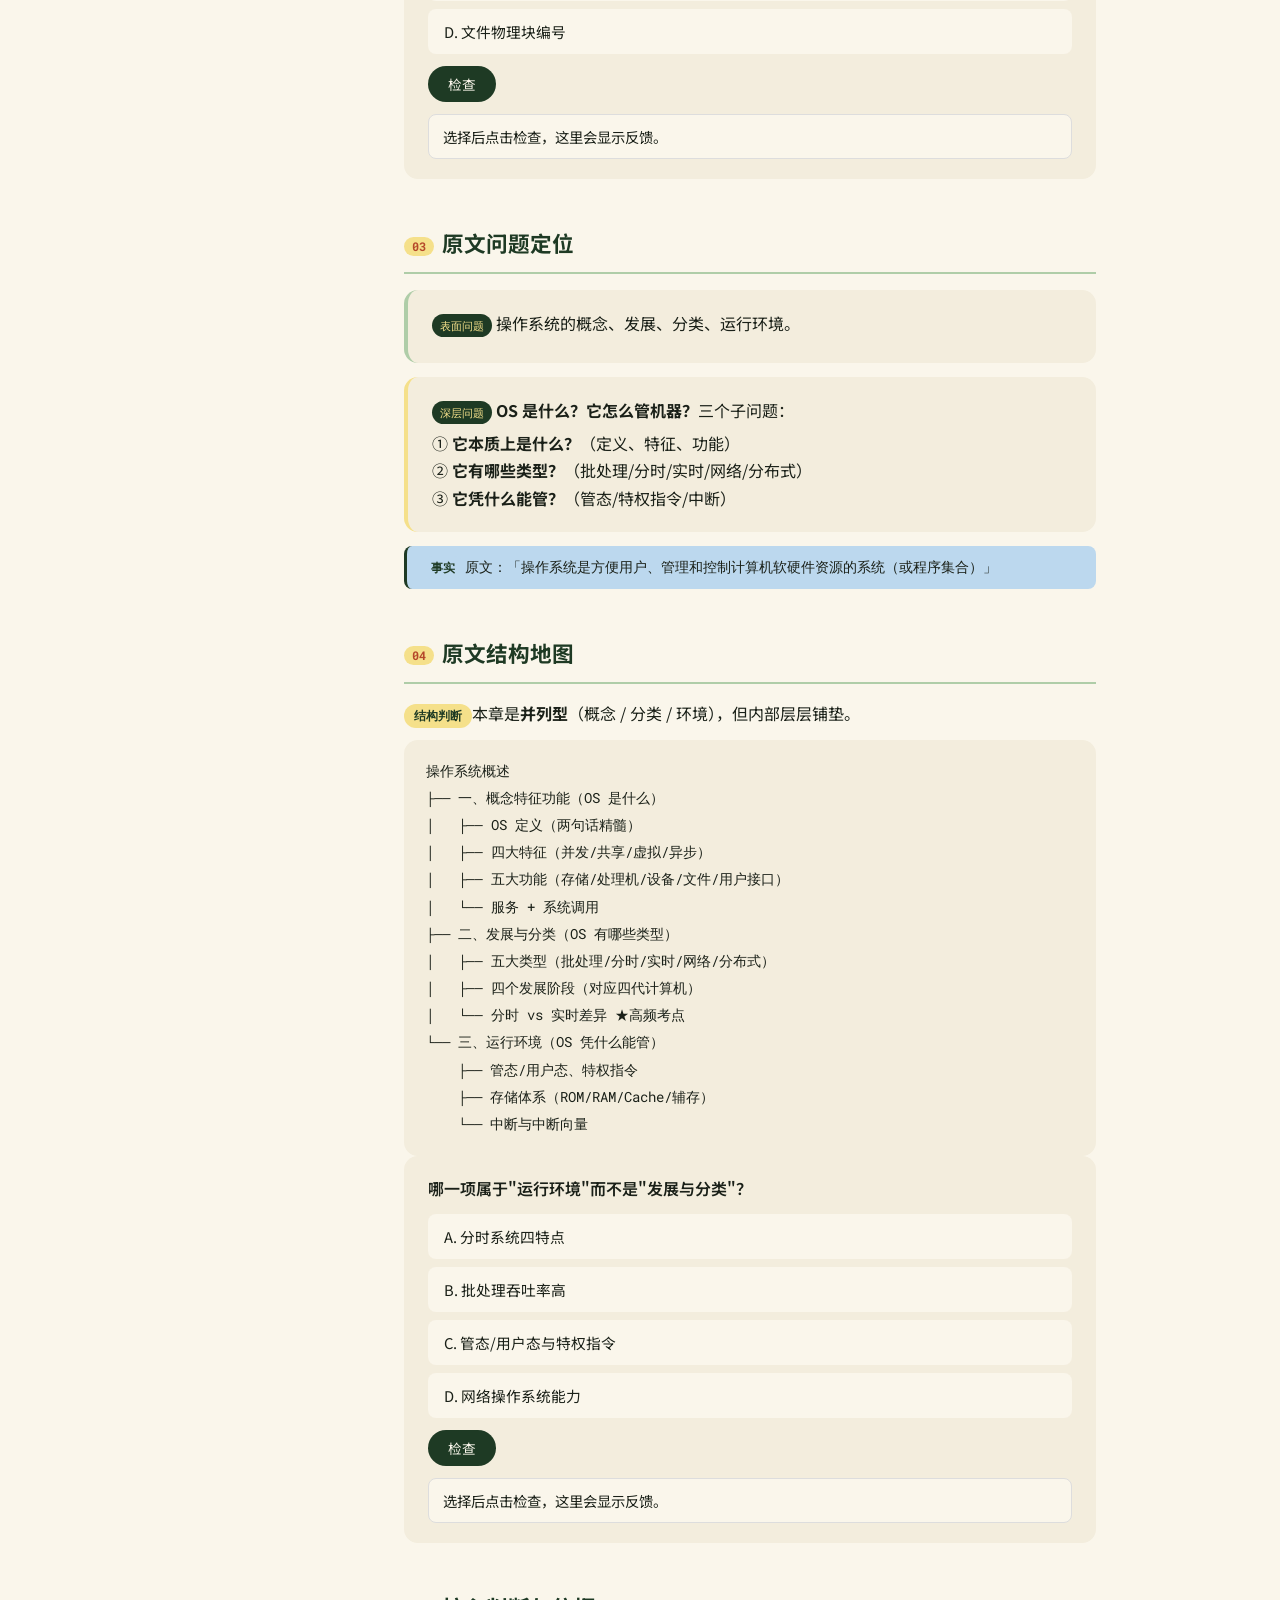
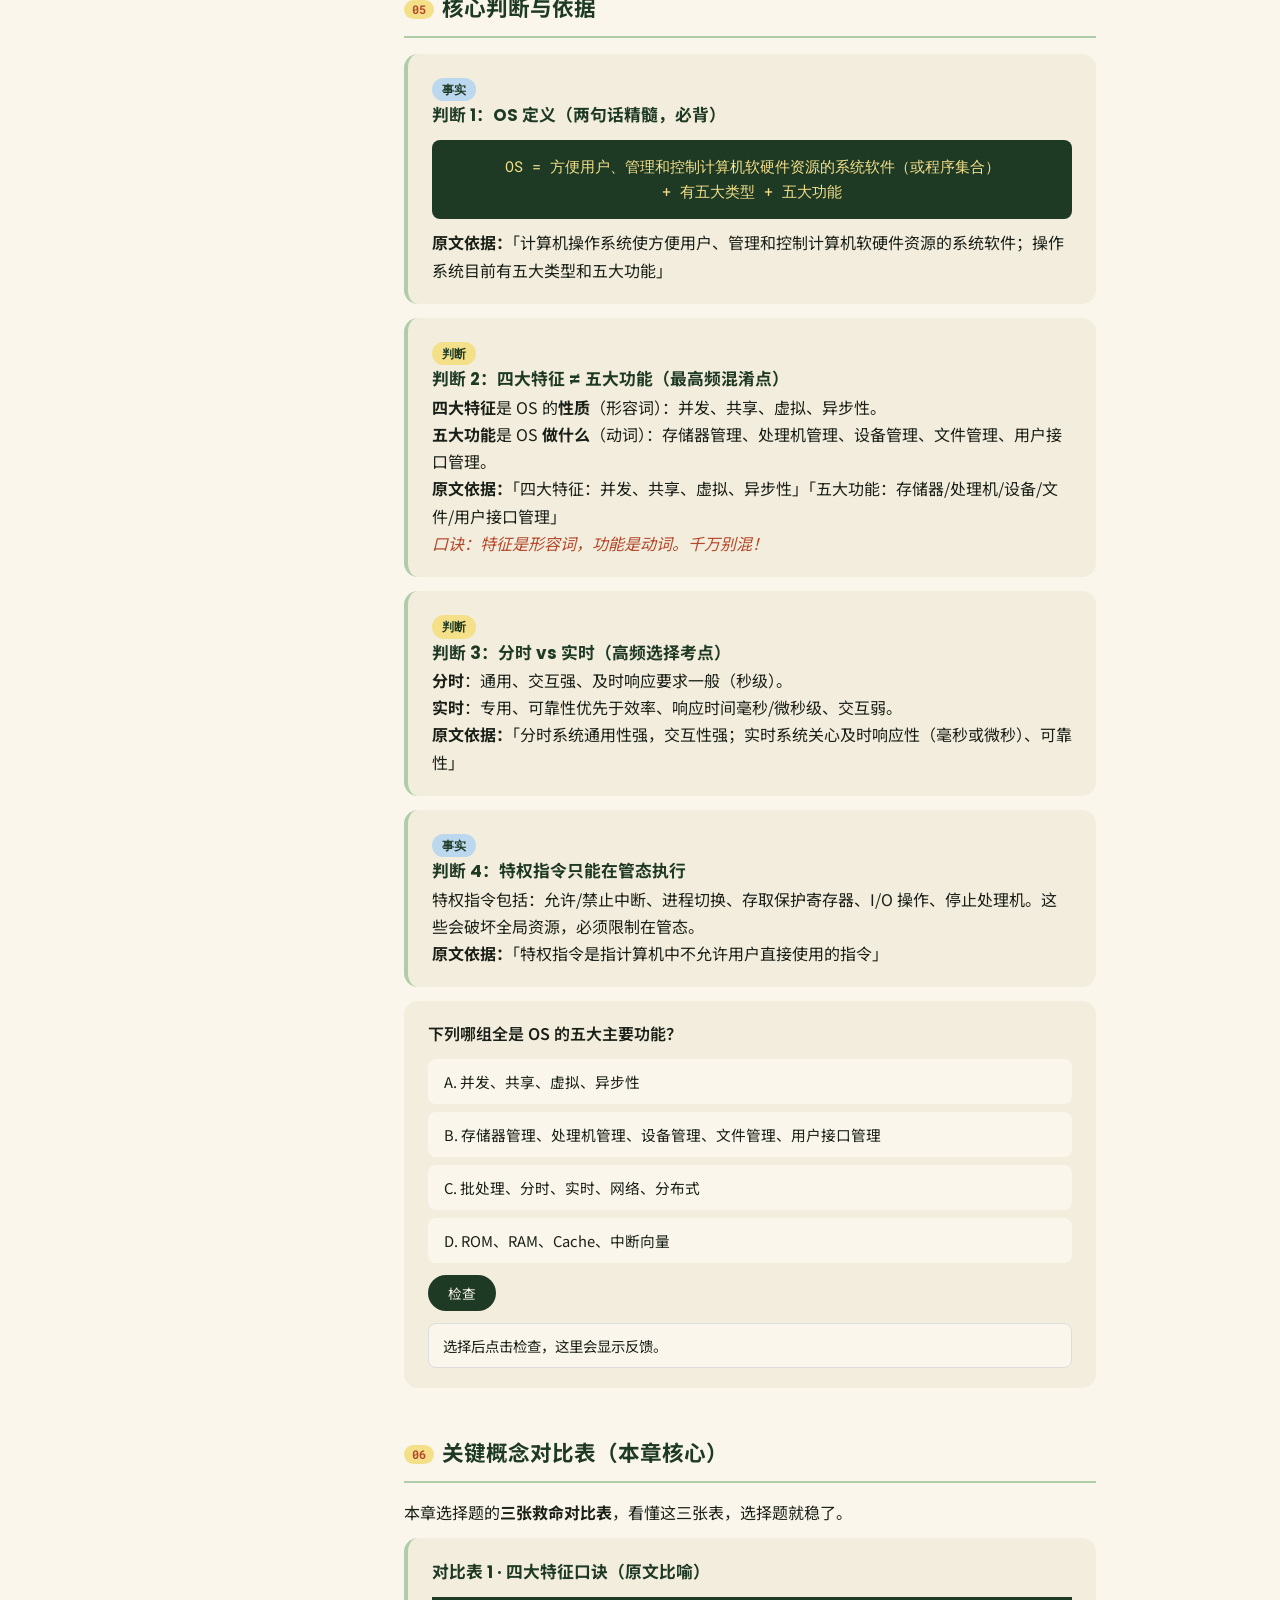
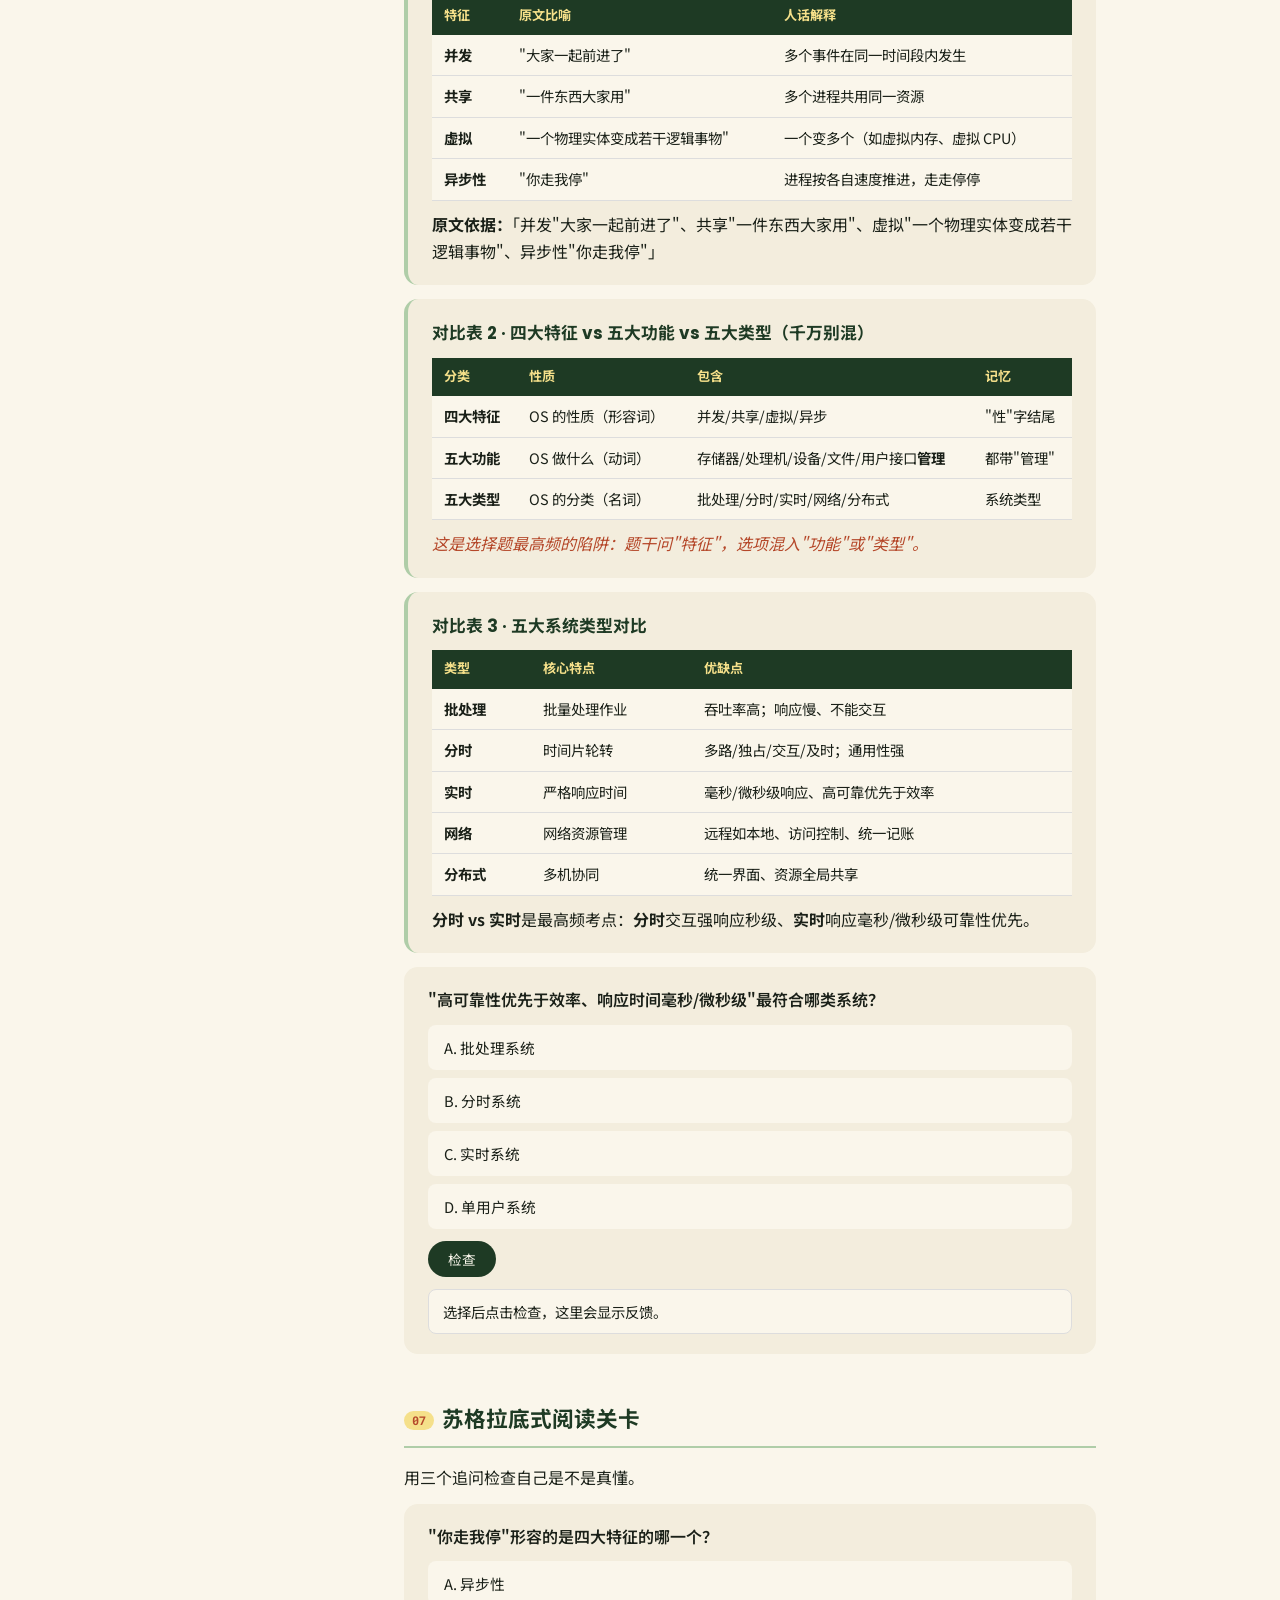
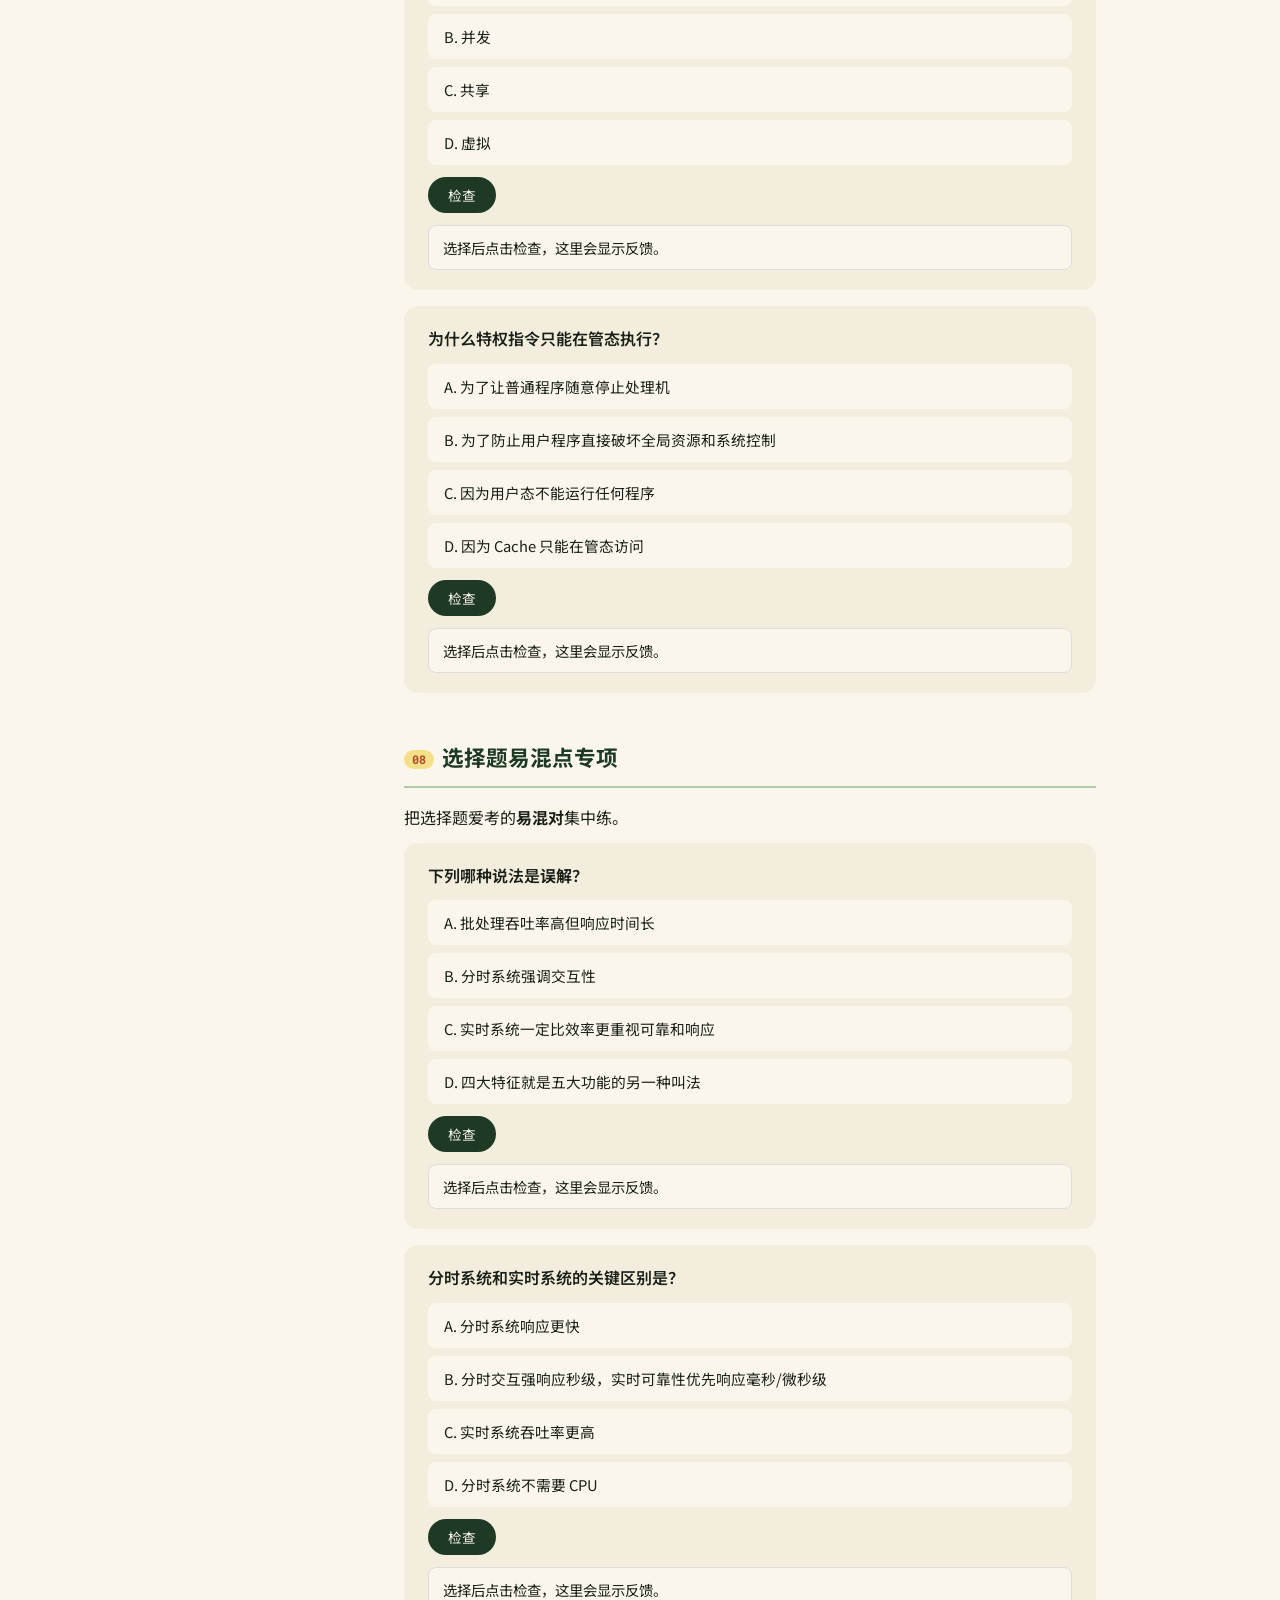
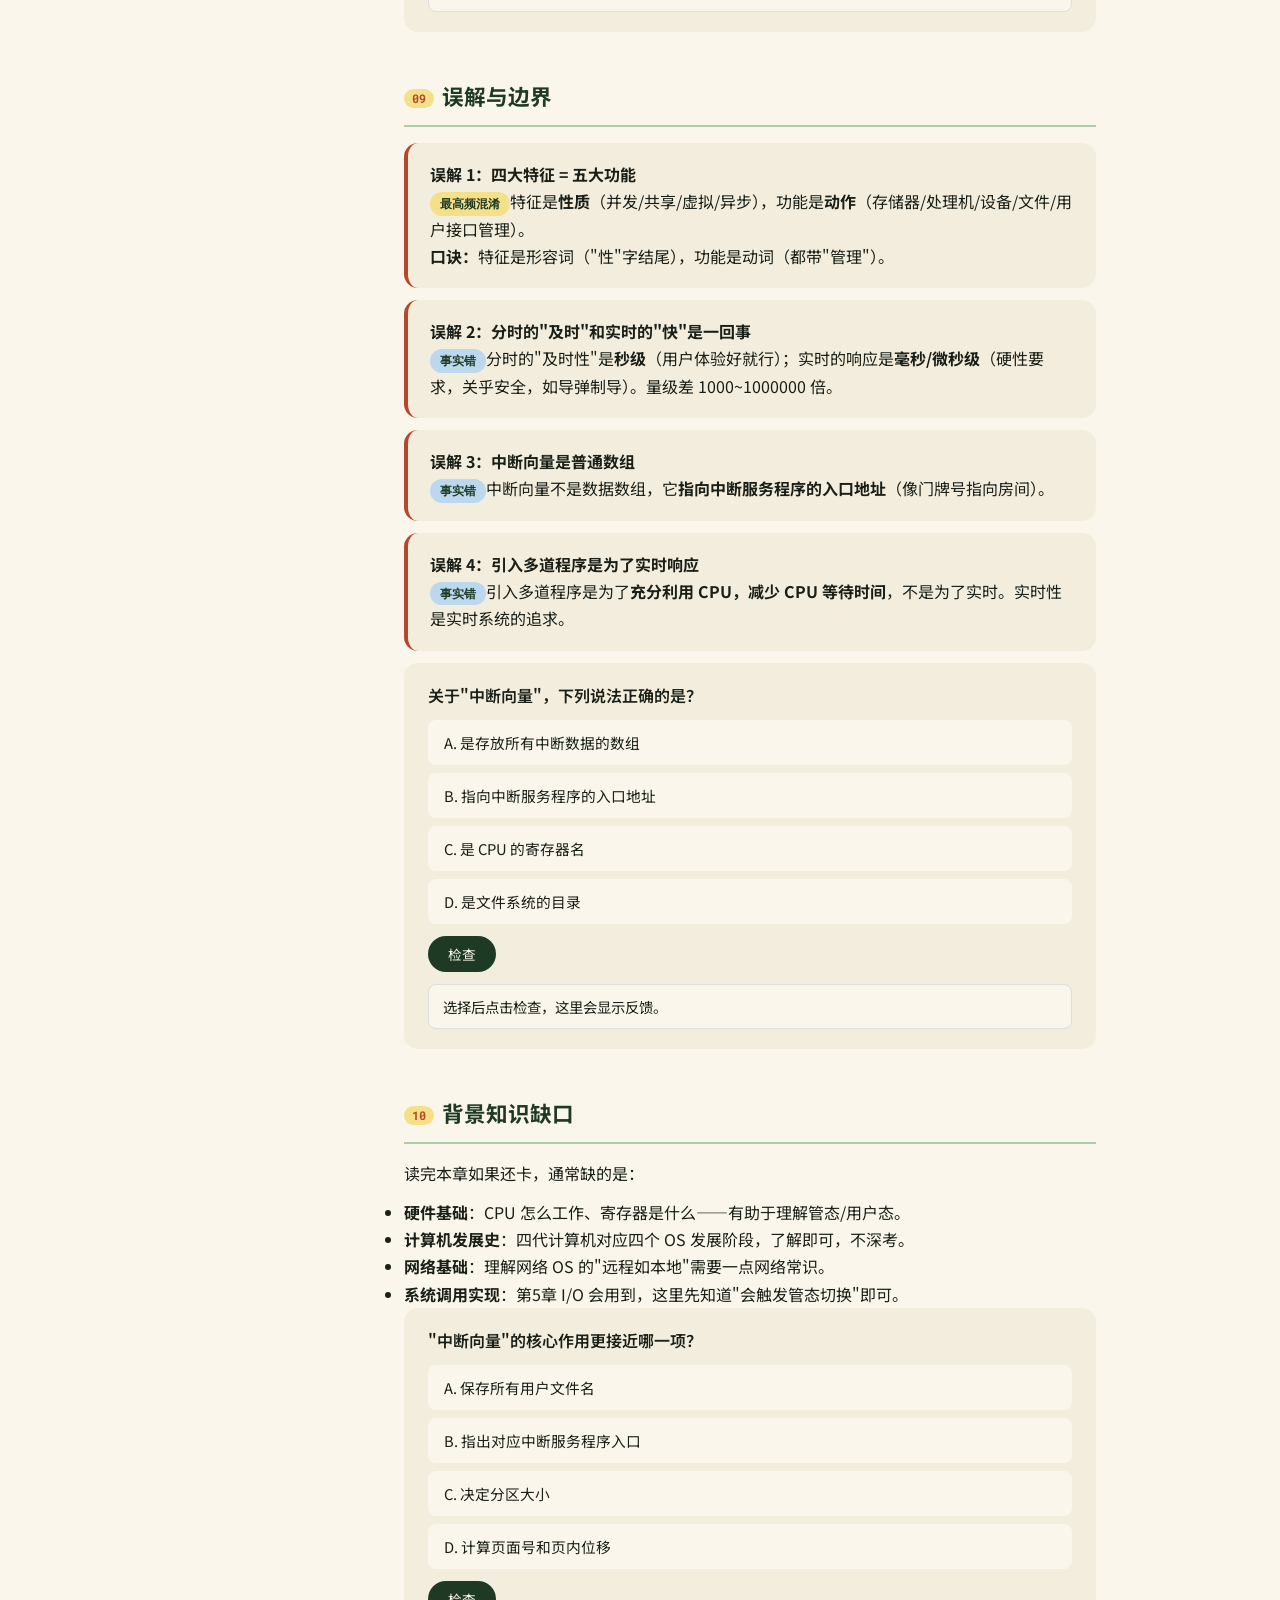
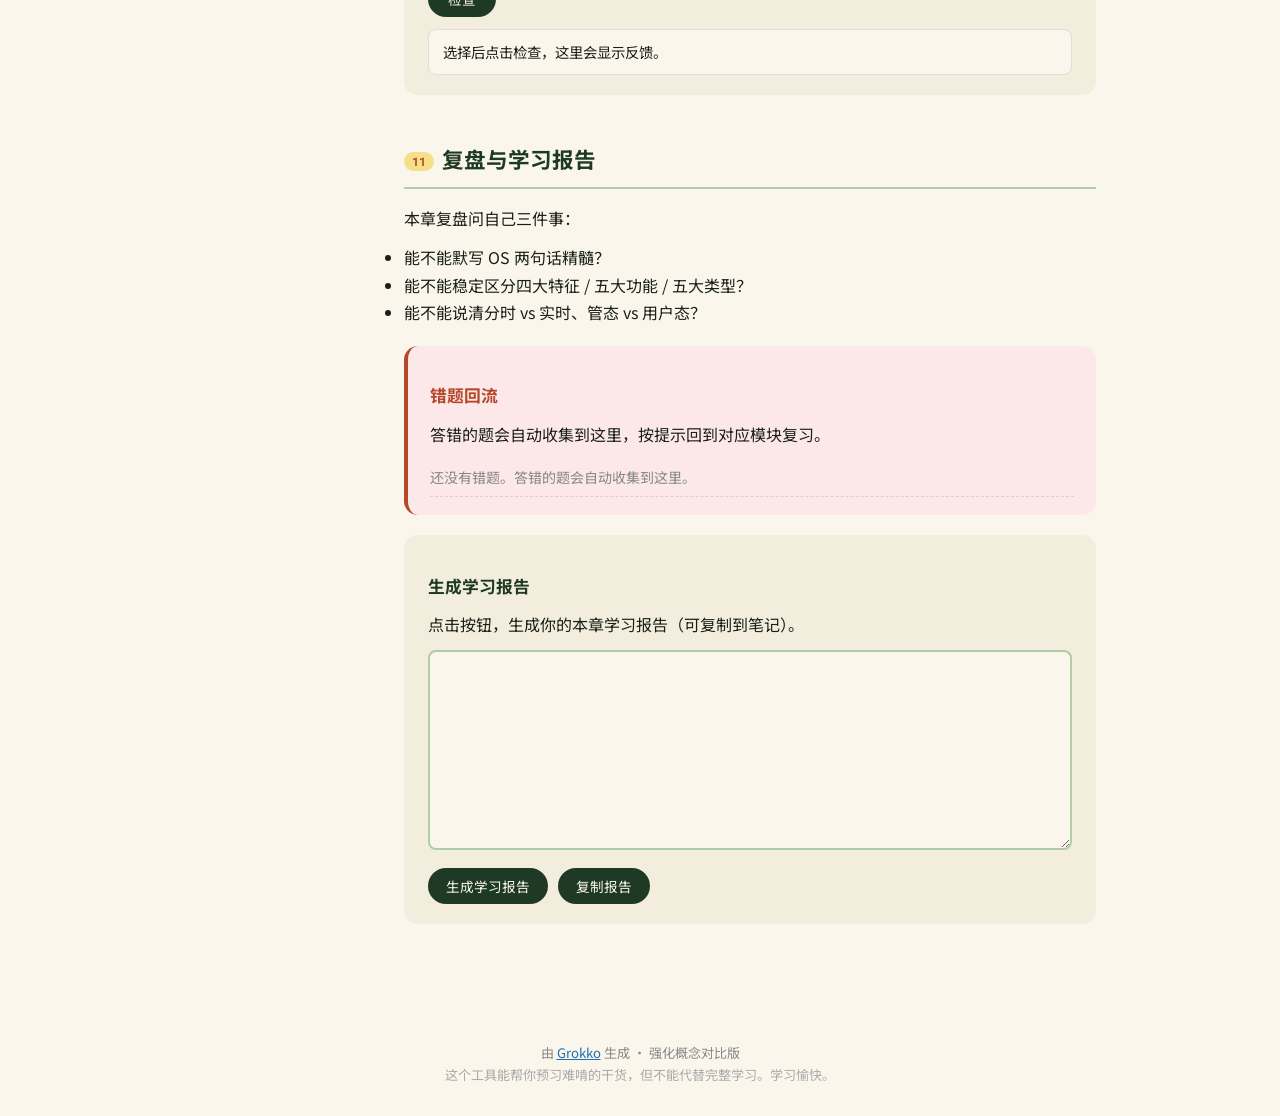
==== commit 1d94feee: "重做 5 章：强化手把手计算演示，面向唤醒式复习 - 第1章：三张救命对比表（特征口诀/特征vs功能vs类型/系统类型对比） - 第2章：调度参数表+PV代码逐行注释+银行家安全序列逐步推演 - 第3" ====
--- a/os-ch1-grokko.html
+++ b/os-ch1-grokko.html
@@ -3,26 +3,466 @@
 <head>
 <meta charset="UTF-8">
 <meta name="viewport" content="width=device-width,initial-scale=1">
-<title>操作系统第 1 章：概述 - Grokko 理解地图</title>
+<title>操作系统 第1章 操作系统概述 — 理解地图</title>
 <link rel="preconnect" href="https://fonts.googleapis.com">
 <link href="https://fonts.googleapis.com/css2?family=Archivo+Black&family=Poppins:wght@400;600;700&family=Noto+Sans+SC:wght@400;500;700&family=Roboto+Mono:wght@400;500&display=swap" rel="stylesheet">
 <style>
-:root{--cream:#FAF6EB;--paper:#F3EDDD;--forest:#1E3A24;--sky:#BCD8EE;--sage:#AFCDA8;--ink:#1A2018;--marker:#F5E08A;--brick:#B5482A;--correct:#2F7D46;--wrong:#B5482A;--font-display:"Archivo Black","Noto Sans SC","PingFang SC",sans-serif;--font-head:"Poppins","Noto Sans SC","PingFang SC",sans-serif;--font-body:-apple-system,"PingFang SC","Noto Sans SC",sans-serif;--font-mono:"Roboto Mono","JetBrains Mono",monospace;--radius-pill:999px;--radius-card:14px}
-*{box-sizing:border-box;margin:0;padding:0}html{scroll-behavior:smooth}body{background:var(--cream);color:var(--ink);font-family:var(--font-body);line-height:1.72}.layout{display:grid;grid-template-columns:296px minmax(0,1fr);min-height:100vh}.side{position:sticky;top:0;height:100vh;background:var(--forest);color:var(--cream);padding:26px 20px;overflow:auto}.brand{font-family:var(--font-display);font-size:30px;line-height:1;letter-spacing:0;margin-bottom:10px}.sub{font-size:13px;color:rgba(250,246,235,.76);margin-bottom:20px}.progress{background:rgba(250,246,235,.12);border:1px solid rgba(250,246,235,.2);border-radius:var(--radius-card);padding:14px;margin-bottom:18px}.bar{height:10px;background:rgba(250,246,235,.25);border-radius:var(--radius-pill);overflow:hidden}.bar span{display:block;width:0;height:100%;background:var(--marker);transition:.25s}.bar-meta{display:flex;justify-content:space-between;margin-top:9px;font-family:var(--font-mono);font-size:12px}.nav{display:grid;gap:8px}.nav a{color:var(--cream);text-decoration:none;display:grid;grid-template-columns:38px 1fr;gap:9px;align-items:center;padding:10px;border-radius:10px;background:rgba(250,246,235,.08);border:1px solid transparent}.nav a:hover{background:rgba(188,216,238,.18);border-color:rgba(188,216,238,.38)}.nav b{font-family:var(--font-mono);color:var(--marker);font-size:12px}.main{padding:42px 5vw 64px;max-width:1080px}.hero{padding:34px 0 28px;border-bottom:4px solid var(--forest);margin-bottom:28px}.eyebrow{display:inline-block;background:var(--marker);border:2px solid var(--forest);border-radius:var(--radius-pill);padding:5px 12px;font-weight:700;font-size:13px;margin-bottom:14px}h1{font-family:var(--font-display);font-size:clamp(34px,5vw,66px);line-height:1.03;letter-spacing:0;color:var(--forest);margin-bottom:14px}h2{font-family:var(--font-head);font-size:26px;color:var(--forest);margin-bottom:14px}h3{font-family:var(--font-head);font-size:18px;color:var(--forest);margin:18px 0 8px}.lead{font-size:18px;max-width:850px}.path{display:grid;grid-template-columns:repeat(3,minmax(0,1fr));gap:12px;margin-top:20px}.path div,.note,.source,.formula{background:var(--paper);border:2px solid var(--forest);border-radius:var(--radius-card);padding:14px}.path strong{display:block;color:var(--brick);margin-bottom:4px}.module{padding:28px 0;border-bottom:1px solid rgba(30,58,36,.25)}.module-kicker{font-family:var(--font-mono);font-size:12px;color:var(--brick);font-weight:700;text-transform:uppercase;margin-bottom:5px}ul{padding-left:22px;margin:10px 0}li{margin:5px 0}.grid{display:grid;grid-template-columns:repeat(2,minmax(0,1fr));gap:12px;margin:14px 0}.card{background:#fffaf0;border:2px solid rgba(30,58,36,.9);border-radius:var(--radius-card);padding:14px}.card h3{margin-top:0}.chips{display:flex;flex-wrap:wrap;gap:8px;margin:12px 0}.chips span{background:var(--sage);border:1px solid var(--forest);border-radius:var(--radius-pill);padding:5px 10px;font-weight:700;font-size:13px}.quote{border-left:6px solid var(--brick);background:#fffaf0;padding:12px 14px;margin:12px 0}.task{background:var(--sky);border:3px solid var(--forest);border-radius:var(--radius-card);padding:16px;margin-top:16px;box-shadow:5px 5px 0 rgba(30,58,36,.2)}.q{font-weight:800;margin-bottom:10px}.opts{display:grid;gap:8px}.opt,.check,#genReport,#copyReport{font:inherit;font-weight:700;border:2px solid var(--forest);background:#fffaf0;color:var(--ink);border-radius:10px;padding:10px 12px;cursor:pointer;text-align:left}.opt.selected{background:var(--marker)}.check,#genReport,#copyReport{display:inline-block;margin-top:12px;background:var(--forest);color:var(--cream);text-align:center}.feedback{margin-top:10px;background:rgba(255,250,240,.72);border-radius:10px;padding:10px}.feedback.ok{border-left:6px solid var(--correct)}.feedback.no{border-left:6px solid var(--wrong)}.match-grid{display:grid;gap:8px}.match-grid label{display:grid;grid-template-columns:1fr 230px;gap:10px;align-items:center}.match{font:inherit;border:2px solid var(--forest);border-radius:10px;padding:8px;background:#fffaf0}.wrong-list{display:grid;gap:8px}.wrong-list a{color:var(--brick);font-weight:700}.report-box{white-space:pre-wrap;background:#fffaf0;border:2px solid var(--forest);border-radius:var(--radius-card);padding:14px;margin-top:12px}.footer{padding-top:30px;color:rgba(26,32,24,.75);font-size:14px}.footer a{color:#1d70b8;text-decoration:underline;font-weight:700}@media(max-width:880px){.layout{display:block}.side{position:relative;height:auto}.main{padding:28px 18px 50px}.path,.grid{grid-template-columns:1fr}.match-grid label{grid-template-columns:1fr}h1{font-size:36px}}
+:root{
+  --cream:#FAF6EB; --paper:#F3EDDD; --forest:#1E3A24; --sky:#BCD8EE;
+  --sage:#AFCDA8; --ink:#1A2018; --marker:#F5E08A; --brick:#B5482A;
+  --correct:#2F7D46; --wrong:#B5482A;
+  --font-display:"Archivo Black","Noto Sans SC","PingFang SC",sans-serif;
+  --font-head:"Poppins","Noto Sans SC","PingFang SC",sans-serif;
+  --font-body:-apple-system,"PingFang SC","Noto Sans SC",sans-serif;
+  --font-mono:"Roboto Mono","JetBrains Mono",monospace;
+  --radius-pill:999px; --radius-card:14px;
+}
+*{margin:0;padding:0;box-sizing:border-box}
+body{background:var(--cream);color:var(--ink);font-family:var(--font-body);line-height:1.7;font-size:16px}
+.layout{display:flex;align-items:flex-start;max-width:1100px;margin:0 auto}
+.sidebar{position:sticky;top:0;height:100vh;width:270px;flex-shrink:0;background:var(--forest);color:var(--cream);padding:28px 20px;overflow-y:auto}
+.sidebar h1{font-family:var(--font-display);font-size:1.15rem;line-height:1.35;margin-bottom:6px;color:var(--marker)}
+.sidebar .sub{font-size:.78rem;color:var(--sage);margin-bottom:20px}
+.progress-wrap{margin-bottom:22px}
+.progress-bar{background:rgba(255,255,255,.15);height:8px;border-radius:var(--radius-pill);overflow:hidden}
+.progress-fill{background:var(--marker);height:100%;width:0;transition:width .4s ease}
+.progress-num{font-family:var(--font-mono);font-size:.78rem;margin-top:6px;color:var(--sky)}
+.nav{list-style:none}
+.nav li{margin-bottom:2px}
+.nav a{display:block;padding:8px 10px;border-radius:8px;font-size:.85rem;color:var(--cream);text-decoration:none;transition:background .2s}
+.nav a:hover{background:rgba(255,255,255,.1)}
+.nav .num{font-family:var(--font-mono);font-size:.72rem;color:var(--sky);margin-right:8px}
+.main{flex:1;min-width:0;padding:40px 44px;max-width:780px}
+.main section{margin-bottom:48px;scroll-margin-top:20px}
+.main h2{font-family:var(--font-head);font-size:1.35rem;font-weight:700;color:var(--forest);margin-bottom:16px;padding-bottom:8px;border-bottom:2px solid var(--sage)}
+.main h3{font-family:var(--font-head);font-size:1.05rem;color:var(--forest);margin:18px 0 10px}
+.main p{margin-bottom:12px}
+.card{background:var(--paper);border-radius:var(--radius-card);padding:20px 24px;margin-bottom:14px;border-left:4px solid var(--sage)}
+.card.warn{border-left-color:var(--brick)}
+.card.key{border-left-color:var(--marker)}
+.src-quote{background:var(--sky);border-radius:8px;padding:10px 14px;font-family:var(--font-mono);font-size:.85rem;margin:10px 0;color:var(--ink);border-left:3px solid var(--forest)}
+.src-tag{display:inline-block;background:var(--forest);color:var(--marker);font-size:.7rem;padding:2px 8px;border-radius:var(--radius-pill);font-family:var(--font-mono);margin-bottom:6px}
+.objective{background:var(--paper);border-radius:var(--radius-card);padding:16px 20px;margin-bottom:10px;border-left:4px solid var(--forest)}
+.objective .tag{font-family:var(--font-mono);font-size:.72rem;color:var(--brick);font-weight:600;margin-bottom:4px}
+.bg-item{background:var(--paper);border-radius:var(--radius-card);padding:18px 22px;margin-bottom:12px;border-left:4px solid var(--sky)}
+.bg-item .label{font-size:.72rem;color:var(--brick);font-weight:600;text-transform:uppercase;letter-spacing:.5px;margin-bottom:6px}
+.concept{background:var(--paper);border-radius:var(--radius-card);padding:20px 24px;margin-bottom:14px;border-left:4px solid var(--sage)}
+.concept .term{font-family:var(--font-head);font-weight:700;color:var(--forest);font-size:1.05rem}
+.concept .plain{color:var(--brick);font-style:italic;margin:6px 0}
+.miscon{background:var(--paper);border-radius:var(--radius-card);padding:18px 22px;margin-bottom:12px;border-left:4px solid var(--wrong)}
+.task{background:var(--paper);border-radius:var(--radius-card);padding:20px 24px;margin-bottom:16px}
+.task .q{font-weight:600;color:var(--ink);margin-bottom:12px;line-height:1.6}
+.opts{display:flex;flex-direction:column;gap:8px;margin-bottom:12px}
+.opt{background:var(--cream);border:2px solid transparent;border-radius:8px;padding:10px 14px;cursor:pointer;font-family:var(--font-body);font-size:.92rem;text-align:left;transition:all .2s;color:var(--ink)}
+.opt:hover{border-color:var(--sky)}
+.opt.selected{background:var(--sky);border-color:var(--forest);font-weight:600}
+.check{background:var(--forest);color:var(--cream);border:none;padding:8px 20px;border-radius:var(--radius-pill);font-family:var(--font-head);font-size:.85rem;cursor:pointer;transition:background .2s}
+.check:hover{background:#2a5232}
+.feedback{margin-top:12px;padding:10px 14px;border-radius:8px;background:var(--cream);font-size:.9rem;line-height:1.6;border:1px solid #ddd}
+.feedback.ok{background:#e8f5e9;border-color:var(--correct);color:var(--correct)}
+.feedback.no{background:#fce8e8;border-color:var(--wrong);color:var(--wrong)}
+.feedback .src{display:block;margin-top:8px;padding:6px 10px;background:rgba(30,58,36,.08);border-radius:4px;font-size:.82rem;font-family:var(--font-mono)}
+select.match{display:block;width:100%;padding:8px 12px;margin-bottom:8px;border-radius:8px;border:2px solid var(--sage);background:var(--cream);font-family:var(--font-body);font-size:.9rem}
+.wrong-section{background:#fce8e8;border-radius:var(--radius-card);padding:18px 22px;margin-top:20px;border-left:4px solid var(--wrong)}
+.wrong-section h3{color:var(--wrong)}
+#wrongBox{list-style:none;padding-left:0}
+#wrongBox li{padding:6px 0;font-size:.88rem;border-bottom:1px dashed rgba(181,72,42,.2)}
+.report-section{background:var(--paper);border-radius:var(--radius-card);padding:20px 24px;margin-top:20px}
+.report-section textarea{width:100%;min-height:200px;border-radius:8px;border:2px solid var(--sage);padding:12px;font-family:var(--font-mono);font-size:.85rem;background:var(--cream);color:var(--ink);resize:vertical}
+.report-btns{display:flex;gap:10px;margin-top:10px}
+.report-btns button{background:var(--forest);color:var(--cream);border:none;padding:8px 18px;border-radius:var(--radius-pill);cursor:pointer;font-family:var(--font-head);font-size:.85rem}
+.struct-map{font-family:var(--font-mono);font-size:.85rem;line-height:2;background:var(--paper);border-radius:var(--radius-card);padding:18px 22px;white-space:pre-wrap;color:var(--ink)}
+.formula{background:var(--forest);color:var(--marker);font-family:var(--font-mono);font-size:.95rem;padding:14px 18px;border-radius:8px;margin:10px 0;text-align:center}
+.info-table{width:100%;border-collapse:collapse;margin:10px 0;font-size:.9rem}
+.info-table th{background:var(--forest);color:var(--marker);padding:8px 12px;text-align:left;font-family:var(--font-head);font-size:.82rem}
+.info-table td{padding:8px 12px;border-bottom:1px solid #ddd;background:var(--cream)}
+.badge{display:inline-block;padding:2px 10px;border-radius:var(--radius-pill);font-size:.72rem;font-weight:600;font-family:var(--font-mono)}
+.badge.fact{background:var(--sky);color:var(--forest)}
+.badge.judge{background:var(--marker);color:var(--forest)}
+.badge.infer{background:var(--sage);color:var(--forest)}
+.badge.eg{background:#E8D5C4;color:var(--brick)}
+.footer{max-width:1100px;margin:0 auto;padding:30px 44px;text-align:center;font-size:.82rem;color:#888}
+.footer a{color:#1d70b8;text-decoration:underline}
+.footer .tip{margin-top:6px;color:#aaa}
+.sec-id{font-family:var(--font-mono);font-size:.72rem;color:var(--brick);background:var(--marker);padding:2px 8px;border-radius:var(--radius-pill);margin-right:8px;vertical-align:middle}
+@media(max-width:860px){.layout{flex-direction:column}.sidebar{position:relative;height:auto;width:100%;padding:20px}.main{padding:24px 20px}.nav{display:flex;flex-wrap:wrap;gap:4px}.nav li{margin-bottom:0}}
 </style>
 </head>
 <body>
-<div class="layout"><aside class="side"><div class="brand">Grokko</div><div class="sub">第1章 操作系统概述 · 11 模块理解地图</div><div class="progress"><div class="bar"><span id="barFill"></span></div><div class="bar-meta"><span>已完成</span><span id="barNum">0 / 0</span></div></div><nav class="nav"><a href="#m1"><b>01</b><span>学习目标与阅读路径</span></a><a href="#m2"><b>02</b><span>零基础背景包</span></a><a href="#m3"><b>03</b><span>原文问题定位</span></a><a href="#m4"><b>04</b><span>原文结构地图</span></a><a href="#m5"><b>05</b><span>核心判断与依据</span></a><a href="#m6"><b>06</b><span>关键概念拆解</span></a><a href="#m7"><b>07</b><span>苏格拉底式阅读关卡</span></a><a href="#m8"><b>08</b><span>闯关式任务包装</span></a><a href="#m9"><b>09</b><span>误解与边界</span></a><a href="#m10"><b>10</b><span>背景知识缺口</span></a><a href="#m11"><b>11</b><span>复盘与学习报告</span></a></nav></aside><main class="main"><section class="hero"><span class="eyebrow">考试权重低 · 选择题为主</span><h1>操作系统第 1 章：概述</h1><p class="lead">本章是操作系统的入口：先把 OS 的两句话精髓、四大特征、五大功能和五大类型记牢，再用管态/用户态与中断把“为什么 OS 能管机器”连起来。</p><div class="path"><div><strong>先抓主线</strong>定义与特征先定框架：OS 是系统软件，核心是方便用户并管理资源。</div><div><strong>再练题型</strong>按选择题口径辨析四大特征、五大功能、五大类型和分时/实时差异。</div><div><strong>最后避坑</strong>运行环境不要背散点，要抓特权指令、中断、状态切换这条控制链。</div></div></section><section id="m1" class="module"><div class="module-kicker">模块 1</div><h2>学习目标与阅读路径</h2><p>这一章不追求大题推导，目标是把选择题会混淆的词组拆开。</p><div class="chips"><span>两句话精髓</span><span>四大特征</span><span>五大功能</span><span>五大类型</span><span>管态/用户态</span><span>中断向量</span></div><div class="quote">原文定位：考试权重低，不出大题，以选择题为主，是 20 道选择题的背景知识来源。</div><div class="task" data-task="ch1-m1" data-answer="B" data-ok="本章原文明确是低权重、选择题为主，所以核心是辨析概念。" data-no="把本章当成大题章会错配时间；页面置换和磁盘调度属于后续章节。" data-src="原文：不出大题，以选择题为主。" data-review="回到模块 1 看复习定位"><div class="q">本章最适合的复习策略是什么？</div><div class="opts"><button class="opt" data-val="A">A. 把每个概念背成完整论述题</button><button class="opt" data-val="B">B. 抓定义、分类和易混特征，服务选择题判断</button><button class="opt" data-val="C">C. 只练页面置换表</button><button class="opt" data-val="D">D. 只背磁盘调度算法</button></div><button class="check">检查</button><div class="feedback" aria-live="polite">选择后点击检查，这里会显示反馈。</div></div></section>
-<section id="m2" class="module"><div class="module-kicker">模块 2</div><h2>零基础背景包</h2><p>OS 可以理解成用户、应用程序和硬件之间的管理层。它既向上提供接口，也向下控制资源。</p><div class="grid"><div class="card"><h3>向上</h3><p>让用户方便地运行程序、操作文件、做 I/O 和通信。</p></div><div class="card"><h3>向下</h3><p>管理处理机、存储器、设备、文件等资源，处理保护、统计和差错。</p></div></div><div class="task" data-task="ch1-m2" data-answer="A" data-ok="系统调用是用户程序进入 OS 服务的入口。" data-no="系统调用不是磁盘、Cache 或文件块算法。" data-src="原文：OS 的服务包括公共服务类型 + 系统调用。" data-review="回到模块 2 看 OS 的上下接口"><div class="q">“系统调用”更接近 OS 的哪一侧功能？</div><div class="opts"><button class="opt" data-val="A">A. 用户/程序请求 OS 服务的接口</button><button class="opt" data-val="B">B. 磁盘柱面移动规则</button><button class="opt" data-val="C">C. Cache 替换算法</button><button class="opt" data-val="D">D. 文件物理块编号</button></div><button class="check">检查</button><div class="feedback" aria-live="polite">选择后点击检查，这里会显示反馈。</div></div></section>
-<section id="m3" class="module"><div class="module-kicker">模块 3</div><h2>原文问题定位</h2><p>原文把本章分成三块：概念/特征/功能和服务，发展与分类，运行环境。每块都服务于“判断题式识别”。</p><ul><li>概念块：OS 定义、四大特征、五大功能、服务。</li><li>分类块：批处理、分时、实时、网络、分布式。</li><li>环境块：管态/用户态、特权指令、存储体系、中断。</li></ul><div class="task" data-task="ch1-m3" data-answer="C" data-ok="管态/用户态、特权指令和中断都在运行环境部分。" data-no="A/B/D 都属于系统类型或发展分类的辨析。" data-src="原文：（三）运行环境：管态/用户态、特权指令。" data-review="回到模块 3 看三块结构"><div class="q">哪一项属于“运行环境”而不是“发展与分类”？</div><div class="opts"><button class="opt" data-val="A">A. 分时系统四特点</button><button class="opt" data-val="B">B. 批处理吞吐率高</button><button class="opt" data-val="C">C. 管态/用户态与特权指令</button><button class="opt" data-val="D">D. 网络操作系统能力</button></div><button class="check">检查</button><div class="feedback" aria-live="polite">选择后点击检查，这里会显示反馈。</div></div></section>
-<section id="m4" class="module"><div class="module-kicker">模块 4</div><h2>原文结构地图</h2><div class="grid"><div class="card"><h3>概念层</h3><ul><li>OS 定义</li><li>并发/共享/虚拟/异步</li><li>五大功能</li><li>服务与系统调用</li></ul></div><div class="card"><h3>类型层</h3><ul><li>批处理</li><li>分时</li><li>实时</li><li>网络</li><li>分布式</li></ul></div><div class="card"><h3>机制层</h3><ul><li>管态/用户态</li><li>特权指令</li><li>ROM/RAM/Cache</li><li>中断向量</li></ul></div><div class="card"><h3>考试层</h3><ul><li>选择题识别</li><li>概念配对</li><li>优缺点辨析</li><li>状态切换判断</li></ul></div></div><div class="task" data-task="ch1-m4" data-type="selects" data-ok="四大特征的通俗解释与原文一致。" data-no="这些词容易按日常语义误配，回去重看四大特征。" data-src="原文：并发“大家一起前进了”、虚拟“一个物理实体变成若干逻辑事物”、异步性“你走我停”。" data-review="回到模块 4 看结构地图"><div class="q">把概念与对应解释配对。</div><div class="match-grid"><label><span>并发</span><select class="match" data-correct="大家一起前进了"><option value="">选择</option><option value="一个物理实体变多个逻辑事物">一个物理实体变多个逻辑事物</option><option value="大家一起前进了">大家一起前进了</option><option value="你走我停">你走我停</option></select></label><label><span>虚拟</span><select class="match" data-correct="一个物理实体变多个逻辑事物"><option value="">选择</option><option value="一件东西大家用">一件东西大家用</option><option value="一个物理实体变多个逻辑事物">一个物理实体变多个逻辑事物</option><option value="响应时间毫秒级">响应时间毫秒级</option></select></label><label><span>异步性</span><select class="match" data-correct="你走我停"><option value="">选择</option><option value="你走我停">你走我停</option><option value="全网统一记账">全网统一记账</option><option value="吞吐率高">吞吐率高</option></select></label></div><button class="check">检查</button><div class="feedback" aria-live="polite">选择后点击检查，这里会显示反馈。</div></div></section>
-<section id="m5" class="module"><div class="module-kicker">模块 5</div><h2>核心判断与依据</h2><p>本章有几条必须稳定的判断。</p><ul><li>OS 是方便用户、管理和控制软硬件资源的系统软件。</li><li>四大特征不是功能：并发、共享、虚拟、异步性。</li><li>五大功能才是管理对象：存储器、处理机、设备、文件、用户接口。</li><li>服务是 OS 对用户和程序开放的能力，系统调用是入口。</li></ul><div class="task" data-task="ch1-m5" data-answer="B" data-ok="B 是原文列出的五大功能。" data-no="A 是四大特征，C 是五大类型，D 是运行环境相关术语。" data-src="原文：五大主要功能：存储器管理、处理机管理、设备管理、文件管理、用户接口管理。" data-review="回到模块 5 区分特征/功能/类型"><div class="q">下列哪组全是 OS 的五大主要功能？</div><div class="opts"><button class="opt" data-val="A">A. 并发、共享、虚拟、异步性</button><button class="opt" data-val="B">B. 存储器管理、处理机管理、设备管理、文件管理、用户接口管理</button><button class="opt" data-val="C">C. 批处理、分时、实时、网络、分布式</button><button class="opt" data-val="D">D. ROM、RAM、Cache、中断向量</button></div><button class="check">检查</button><div class="feedback" aria-live="polite">选择后点击检查，这里会显示反馈。</div></div></section>
-<section id="m6" class="module"><div class="module-kicker">模块 6</div><h2>关键概念拆解</h2><div class="grid"><div class="card"><h3>批处理</h3><p>吞吐率高，但响应时间长，用户不能及时控制。</p></div><div class="card"><h3>分时</h3><p>多路性、独占性、交互性、及时性。</p></div><div class="card"><h3>实时</h3><p>响应时间毫秒/微秒级，高可靠性优先于效率，交互弱。</p></div><div class="card"><h3>网络 OS</h3><p>远程如本地、访问控制、统一记账等网络资源管理能力。</p></div></div><div class="task" data-task="ch1-m6" data-answer="C" data-ok="实时系统强调严格响应时间和高可靠性。" data-no="批处理重吞吐，分时重交互及时，单用户不是这里的五大类型重点。" data-src="原文：实时系统响应时间毫秒/微秒级，高可靠性优先于效率。" data-review="回到模块 6 看五大类型差异"><div class="q">“高可靠性优先于效率、响应时间毫秒/微秒级”最符合哪类系统？</div><div class="opts"><button class="opt" data-val="A">A. 批处理系统</button><button class="opt" data-val="B">B. 分时系统</button><button class="opt" data-val="C">C. 实时系统</button><button class="opt" data-val="D">D. 单用户系统</button></div><button class="check">检查</button><div class="feedback" aria-live="polite">选择后点击检查，这里会显示反馈。</div></div></section>
-<section id="m7" class="module"><div class="module-kicker">模块 7</div><h2>苏格拉底式阅读关卡</h2><p>用三个追问检查自己是不是真懂：</p><ul><li>如果 OS 是“方便用户”，为什么还要有管态和特权指令？</li><li>如果分时也强调及时，为什么实时系统还要单独分类？</li><li>如果网络 OS 能共享资源，它和多用户 OS 的 CPU/内存关系有什么差别？</li></ul><div class="task" data-task="ch1-m7" data-answer="B" data-ok="特权指令涉及中断、进程切换、I/O、保护寄存器等全局控制，必须受保护。" data-no="用户态能运行普通程序；限制的是高风险控制指令。" data-src="原文：特权指令包括允许/禁止中断、进程切换、I/O 操作、停止处理机等。" data-review="回到模块 7 看运行环境追问"><div class="q">为什么特权指令通常只能在管态执行？</div><div class="opts"><button class="opt" data-val="A">A. 为了让普通程序随意停止处理机</button><button class="opt" data-val="B">B. 为了防止用户程序直接破坏全局资源和系统控制</button><button class="opt" data-val="C">C. 因为用户态不能运行任何程序</button><button class="opt" data-val="D">D. 因为 Cache 只能在管态访问</button></div><button class="check">检查</button><div class="feedback" aria-live="polite">选择后点击检查，这里会显示反馈。</div></div></section>
-<section id="m8" class="module"><div class="module-kicker">模块 8</div><h2>闯关式任务包装</h2><p>建议把本章压成 4 轮，每轮 10 分钟。</p><ul><li>第 1 轮：默写 OS 定义、四特征、五功能。</li><li>第 2 轮：用表格对比五大类型。</li><li>第 3 轮：圈出管态/用户态能做什么。</li><li>第 4 轮：做选择题，只记录混淆点。</li></ul><div class="task" data-task="ch1-m8" data-answer="A" data-ok="本章发展与分类中五大类型差异最适合表格化。" data-no="B/C/D 属于其他章节或大题内容。" data-src="原文：五大类型及批处理/分时/实时等特点。" data-review="回到模块 8 看闯关安排"><div class="q">复习本章时，最该做成对比表的是哪组？</div><div class="opts"><button class="opt" data-val="A">A. 五大类型的特点与优缺点</button><button class="opt" data-val="B">B. 页面置换算法</button><button class="opt" data-val="C">C. 磁盘移臂算法</button><button class="opt" data-val="D">D. 银行家算法安全序列</button></div><button class="check">检查</button><div class="feedback" aria-live="polite">选择后点击检查，这里会显示反馈。</div></div></section>
-<section id="m9" class="module"><div class="module-kicker">模块 9</div><h2>误解与边界</h2><ul><li>不要把“四大特征”背成“五大功能”。</li><li>不要把分时的“及时性”和实时的“硬响应时间”混为一谈。</li><li>不要把网络 OS 与多用户 OS 都简单理解成“很多人用一台机器”。</li><li>不要把中断向量理解成普通数组名，它指向中断服务程序入口。</li></ul><div class="task" data-task="ch1-m9" data-answer="D" data-ok="四大特征与五大功能是两组不同考点。" data-no="A/B/C 都符合原文对系统类型的描述。" data-src="原文分别列出四大特征和五大主要功能。" data-review="回到模块 9 看易错边界"><div class="q">下列哪种说法是误解？</div><div class="opts"><button class="opt" data-val="A">A. 批处理吞吐率高但响应时间长</button><button class="opt" data-val="B">B. 分时系统强调交互性</button><button class="opt" data-val="C">C. 实时系统一定比效率更重视可靠和响应</button><button class="opt" data-val="D">D. 四大特征就是五大功能的另一种叫法</button></div><button class="check">检查</button><div class="feedback" aria-live="polite">选择后点击检查，这里会显示反馈。</div></div></section>
-<section id="m10" class="module"><div class="module-kicker">模块 10</div><h2>背景知识缺口</h2><p>如果读到这里还卡，通常缺的是硬件执行环境常识。</p><ul><li>CPU 有不同状态，状态决定能否执行特权指令。</li><li>中断让 CPU 暂停当前流程，转向服务程序，再返回。</li><li>ROM/RAM/Cache/辅存处在不同速度和容量层级。</li><li>系统调用常常触发从用户态到管态的受控切换。</li></ul><div class="task" data-task="ch1-m10" data-answer="B" data-ok="中断向量用于定位中断服务程序入口。" data-no="其余选项分别属于文件、内存分配和分页地址变换。" data-src="原文：中断向量/向量中断（中断服务程序）。" data-review="回到模块 10 补运行环境"><div class="q">“中断向量”的核心作用更接近哪一项？</div><div class="opts"><button class="opt" data-val="A">A. 保存所有用户文件名</button><button class="opt" data-val="B">B. 指出对应中断服务程序入口</button><button class="opt" data-val="C">C. 决定分区大小</button><button class="opt" data-val="D">D. 计算页面号和页内位移</button></div><button class="check">检查</button><div class="feedback" aria-live="polite">选择后点击检查，这里会显示反馈。</div></div></section>
-<section id="m11" class="module"><div class="module-kicker">模块 11</div><h2>复盘与学习报告</h2><p>本章复盘只问三件事：能否分清四特征/五功能/五类型；能否说出分时和实时差异；能否解释管态为什么存在。</p><div class="chips"><span>选择题底盘</span><span>概念辨析</span><span>运行环境</span></div><div class="task" data-task="ch1-m11" data-answer="C" data-ok="这正对应本章选择题背景知识的定位。" data-no="A/B/D 是第 3/4/5 章更偏大题的目标。" data-src="原文：口诀目标是把两句话精髓、四大特征、五大功能、五大类型背熟。" data-review="回到模块 11 做最终复盘"><div class="q">本章最后的自测标准是什么？</div><div class="opts"><button class="opt" data-val="A">A. 能完整推导 LRU 缺页率</button><button class="opt" data-val="B">B. 能算 SCAN 磁头移动距离</button><button class="opt" data-val="C">C. 能稳定区分特征、功能、类型和运行环境概念</button><button class="opt" data-val="D">D. 能写设备分配安全性算法</button></div><button class="check">检查</button><div class="feedback" aria-live="polite">选择后点击检查，这里会显示反馈。</div></div></section><section class="module" id="reportZone"><div class="module-kicker">学习报告</div><h2>错题回流与复盘</h2><p>做完题后生成报告，把错题带回对应模块复看。</p><div id="wrongBox" class="wrong-list"></div><button id="genReport">生成学习报告</button> <button id="copyReport">复制报告</button><pre id="report" class="report-box"></pre></section><footer class="footer">由 <a href="https://github.com/&lt;your-username&gt;/grokko" target="_blank" rel="noopener">Grokko</a> 生成 · github.com/&lt;your-username&gt;/grokko<br>这个工具能帮你预习难啃的干货，但不能代替完整学习。学习愉快。</footer></main></div>
+<div class="layout">
+<aside class="sidebar">
+  <h1>操作系统<br>第1章 概述</h1>
+  <div class="sub">考试冲刺 · 选择题为主 · 低权重</div>
+  <div class="progress-wrap">
+    <div class="progress-bar"><div class="progress-fill" id="barFill"></div></div>
+    <div class="progress-num" id="barNum">0 / 0</div>
+  </div>
+  <ul class="nav">
+    <li><a href="#s1"><span class="num">01</span>学习目标与阅读路径</a></li>
+    <li><a href="#s2"><span class="num">02</span>零基础背景包</a></li>
+    <li><a href="#s3"><span class="num">03</span>原文问题定位</a></li>
+    <li><a href="#s4"><span class="num">04</span>原文结构地图</a></li>
+    <li><a href="#s5"><span class="num">05</span>核心判断与依据</a></li>
+    <li><a href="#s6"><span class="num">06</span>关键概念对比表</a></li>
+    <li><a href="#s7"><span class="num">07</span>苏格拉底式阅读关卡</a></li>
+    <li><a href="#s8"><span class="num">08</span>选择题易混点专项</a></li>
+    <li><a href="#s9"><span class="num">09</span>误解与边界</a></li>
+    <li><a href="#s10"><span class="num">10</span>背景知识缺口</a></li>
+    <li><a href="#s11"><span class="num">11</span>复盘与学习报告</a></li>
+  </ul>
+</aside>
+
+<main class="main">
+
+<section id="s1">
+  <h2><span class="sec-id">01</span>学习目标与阅读路径</h2>
+  <p>本章对应考试 <strong>20 道选择题的背景知识</strong>，不出大题。核心任务是把几组<strong>容易混淆的名词</strong>分清楚。复习时间约 1 小时，安排在 6.25 总复习时。</p>
+  <div class="objective"><div class="tag">目标 1 · 两句话精髓</div>能 30 秒默写 OS 定义（方便用户、管理控制软硬件资源的系统软件）。</div>
+  <div class="objective"><div class="tag">目标 2 · 三组分清</div>能稳定区分"四大特征 / 五大功能 / 五大类型"这三组高频混淆概念。</div>
+  <div class="objective"><div class="tag">目标 3 · 分时 vs 实时</div>能说清分时系统（交互+及时）和实时系统（硬响应+高可靠）的差异。</div>
+  <div class="objective"><div class="tag">目标 4 · 运行环境</div>能说清管态/用户态、特权指令、中断向量为什么存在。</div>
+  <p><strong>阅读路径</strong>：模块 2 唤醒 → 模块 3-5 过概念 → <span style="background:var(--marker);padding:2px 6px;border-radius:4px;font-weight:700">模块 6 的三张对比表是核心</span> → 模块 8 做选择题。</p>
+  <div class="src-quote">原文定位：考试权重低，不出大题，以选择题为主，是 20 道选择题的背景知识来源。</div>
+</section>
+
+<section id="s2">
+  <h2><span class="sec-id">02</span>零基础背景包</h2>
+  <p>学过但生疏？下面 4 个概念用一句话唤醒。</p>
+
+  <div class="bg-item">
+    <div class="label">背景补充 ① · OS 是什么（唤醒）</div>
+    OS 是夹在<strong>硬件</strong>和<strong>用户/应用</strong>之间的管理层。向上让用户方便用电脑，向下管理 CPU、内存、设备、文件。<br>
+    <em>一句话记忆：</em>OS = <strong>电脑的大管家</strong>，对上服务、对下管理。
+  </div>
+
+  <div class="bg-item">
+    <div class="label">背景补充 ② · 为什么有管态和用户态（唤醒）</div>
+    如果用户程序能直接操作硬件（比如停止 CPU、改内存保护），系统会被搞崩。所以 CPU 分两种状态：<strong>管态</strong>（OS 内核运行，能干任何事）和<strong>用户态</strong>（用户程序运行，受限）。<br>
+    <em>一句话记忆：</em>管态是<strong>管家</strong>（全权），用户态是<strong>客人</strong>（受限）。
+  </div>
+
+  <div class="bg-item">
+    <div class="label">背景补充 ③ · 中断是什么（唤醒）</div>
+    CPU 正跑程序，硬件发信号说"有事"，CPU 暂停当前流程去处理，处理完回来继续。<strong>中断向量</strong>=中断服务程序的入口地址。<br>
+    <em>一句话记忆：</em>中断 = <strong>硬件敲门</strong>；中断向量 = <strong>门牌号</strong>。
+  </div>
+
+  <div class="bg-item">
+    <div class="label">背景补充 ④ · 系统调用（唤醒）</div>
+    用户程序想用 OS 的服务（读文件、申请内存），不能直接做，要<strong>系统调用</strong>——这会触发从用户态到管态的受控切换。<br>
+    <em>一句话记忆：</em>系统调用 = <strong>客人按铃叫管家帮忙</strong>。
+  </div>
+
+  <div class="task" data-task="ch1-m2" data-answer="A" data-ok="对。系统调用是用户程序请求 OS 服务的入口，会触发用户态→管态切换。" data-no="系统调用不是磁盘、Cache 或文件块算法。" data-src="原文：OS 的服务包括公共服务类型 + 系统调用。" data-review="回到模块 2 看系统调用">
+    <div class="q">「系统调用」更接近 OS 的哪一侧功能？</div>
+    <div class="opts">
+      <button class="opt" data-val="A">A. 用户/程序请求 OS 服务的接口</button>
+      <button class="opt" data-val="B">B. 磁盘柱面移动规则</button>
+      <button class="opt" data-val="C">C. Cache 替换算法</button>
+      <button class="opt" data-val="D">D. 文件物理块编号</button>
+    </div>
+    <button class="check">检查</button>
+    <div class="feedback" aria-live="polite">选择后点击检查，这里会显示反馈。</div>
+  </div>
+</section>
+
+<section id="s3">
+  <h2><span class="sec-id">03</span>原文问题定位</h2>
+  <div class="card">
+    <span class="src-tag">表面问题</span>
+    操作系统的概念、发展、分类、运行环境。
+  </div>
+  <div class="card key">
+    <span class="src-tag">深层问题</span>
+    <strong>OS 是什么？它怎么管机器？</strong>三个子问题：<br>
+    ① <strong>它本质上是什么？</strong>（定义、特征、功能）<br>
+    ② <strong>它有哪些类型？</strong>（批处理/分时/实时/网络/分布式）<br>
+    ③ <strong>它凭什么能管？</strong>（管态/特权指令/中断）
+  </div>
+  <div class="src-quote"><span class="badge fact">事实</span>原文：「操作系统是方便用户、管理和控制计算机软硬件资源的系统（或程序集合）」</div>
+</section>
+
+<section id="s4">
+  <h2><span class="sec-id">04</span>原文结构地图</h2>
+  <p><span class="badge judge">结构判断</span>本章是<strong>并列型</strong>（概念 / 分类 / 环境），但内部层层铺垫。</p>
+  <div class="struct-map">操作系统概述
+├── 一、概念特征功能（OS 是什么）
+│   ├── OS 定义（两句话精髓）
+│   ├── 四大特征（并发/共享/虚拟/异步）
+│   ├── 五大功能（存储/处理机/设备/文件/用户接口）
+│   └── 服务 + 系统调用
+├── 二、发展与分类（OS 有哪些类型）
+│   ├── 五大类型（批处理/分时/实时/网络/分布式）
+│   ├── 四个发展阶段（对应四代计算机）
+│   └── 分时 vs 实时差异 ★高频考点
+└── 三、运行环境（OS 凭什么能管）
+    ├── 管态/用户态、特权指令
+    ├── 存储体系（ROM/RAM/Cache/辅存）
+    └── 中断与中断向量</div>
+  <div class="task" data-task="ch1-m4" data-answer="C" data-ok="对。管态/用户态、特权指令、中断都在运行环境部分。" data-no="A/B/D 都属于发展与分类的辨析。" data-src="原文：（三）运行环境：管态/用户态、特权指令。" data-review="回到模块 4 看三块结构">
+    <div class="q">哪一项属于"运行环境"而不是"发展与分类"？</div>
+    <div class="opts">
+      <button class="opt" data-val="A">A. 分时系统四特点</button>
+      <button class="opt" data-val="B">B. 批处理吞吐率高</button>
+      <button class="opt" data-val="C">C. 管态/用户态与特权指令</button>
+      <button class="opt" data-val="D">D. 网络操作系统能力</button>
+    </div>
+    <button class="check">检查</button>
+    <div class="feedback" aria-live="polite">选择后点击检查，这里会显示反馈。</div>
+  </div>
+</section>
+
+<section id="s5">
+  <h2><span class="sec-id">05</span>核心判断与依据</h2>
+
+  <div class="concept">
+    <span class="badge fact">事实</span>
+    <div class="term">判断 1：OS 定义（两句话精髓，必背）</div>
+    <div class="formula">OS = 方便用户、管理和控制计算机软硬件资源的系统软件（或程序集合）<br>+ 有五大类型 + 五大功能</div>
+    <strong>原文依据：</strong>「计算机操作系统使方便用户、管理和控制计算机软硬件资源的系统软件；操作系统目前有五大类型和五大功能」
+  </div>
+
+  <div class="concept">
+    <span class="badge judge">判断</span>
+    <div class="term">判断 2：四大特征 ≠ 五大功能（最高频混淆点）</div>
+    <strong>四大特征</strong>是 OS 的<strong>性质</strong>（形容词）：并发、共享、虚拟、异步性。<br>
+    <strong>五大功能</strong>是 OS <strong>做什么</strong>（动词）：存储器管理、处理机管理、设备管理、文件管理、用户接口管理。<br>
+    <strong>原文依据：</strong>「四大特征：并发、共享、虚拟、异步性」「五大功能：存储器/处理机/设备/文件/用户接口管理」<br>
+    <span class="plain">口诀：特征是形容词，功能是动词。千万别混！</span>
+  </div>
+
+  <div class="concept">
+    <span class="badge judge">判断</span>
+    <div class="term">判断 3：分时 vs 实时（高频选择考点）</div>
+    <strong>分时</strong>：通用、交互强、及时响应要求一般（秒级）。<br>
+    <strong>实时</strong>：专用、可靠性优先于效率、响应时间毫秒/微秒级、交互弱。<br>
+    <strong>原文依据：</strong>「分时系统通用性强，交互性强；实时系统关心及时响应性（毫秒或微秒）、可靠性」
+  </div>
+
+  <div class="concept">
+    <span class="badge fact">事实</span>
+    <div class="term">判断 4：特权指令只能在管态执行</div>
+    特权指令包括：允许/禁止中断、进程切换、存取保护寄存器、I/O 操作、停止处理机。这些会破坏全局资源，必须限制在管态。<br>
+    <strong>原文依据：</strong>「特权指令是指计算机中不允许用户直接使用的指令」
+  </div>
+
+  <div class="task" data-task="ch1-m5" data-answer="B" data-ok="对。B 是原文列出的五大功能（管理对象）。" data-no="A 是四大特征（性质），C 是五大类型（分类），D 是运行环境术语。" data-src="原文：五大主要功能：存储器、处理机、设备、文件、用户接口管理。" data-review="回到模块 5 区分特征/功能/类型">
+    <div class="q">下列哪组全是 OS 的五大主要功能？</div>
+    <div class="opts">
+      <button class="opt" data-val="A">A. 并发、共享、虚拟、异步性</button>
+      <button class="opt" data-val="B">B. 存储器管理、处理机管理、设备管理、文件管理、用户接口管理</button>
+      <button class="opt" data-val="C">C. 批处理、分时、实时、网络、分布式</button>
+      <button class="opt" data-val="D">D. ROM、RAM、Cache、中断向量</button>
+    </div>
+    <button class="check">检查</button>
+    <div class="feedback" aria-live="polite">选择后点击检查，这里会显示反馈。</div>
+  </div>
+</section>
+
+<section id="s6">
+  <h2><span class="sec-id">06</span>关键概念对比表（本章核心）</h2>
+  <p>本章选择题的<strong>三张救命对比表</strong>，看懂这三张表，选择题就稳了。</p>
+
+  <div class="concept">
+    <div class="term">对比表 1 · 四大特征口诀（原文比喻）</div>
+    <table class="info-table">
+      <tr><th>特征</th><th>原文比喻</th><th>人话解释</th></tr>
+      <tr><td><strong>并发</strong></td><td>"大家一起前进了"</td><td>多个事件在同一时间段内发生</td></tr>
+      <tr><td><strong>共享</strong></td><td>"一件东西大家用"</td><td>多个进程共用同一资源</td></tr>
+      <tr><td><strong>虚拟</strong></td><td>"一个物理实体变成若干逻辑事物"</td><td>一个变多个（如虚拟内存、虚拟 CPU）</td></tr>
+      <tr><td><strong>异步性</strong></td><td>"你走我停"</td><td>进程按各自速度推进，走走停停</td></tr>
+    </table>
+    <strong>原文依据：</strong>「并发"大家一起前进了"、共享"一件东西大家用"、虚拟"一个物理实体变成若干逻辑事物"、异步性"你走我停"」
+  </div>
+
+  <div class="concept">
+    <div class="term">对比表 2 · 四大特征 vs 五大功能 vs 五大类型（千万别混）</div>
+    <table class="info-table">
+      <tr><th>分类</th><th>性质</th><th>包含</th><th>记忆</th></tr>
+      <tr><td><strong>四大特征</strong></td><td>OS 的性质（形容词）</td><td>并发/共享/虚拟/异步</td><td>"性"字结尾</td></tr>
+      <tr><td><strong>五大功能</strong></td><td>OS 做什么（动词）</td><td>存储器/处理机/设备/文件/用户接口<strong>管理</strong></td><td>都带"管理"</td></tr>
+      <tr><td><strong>五大类型</strong></td><td>OS 的分类（名词）</td><td>批处理/分时/实时/网络/分布式</td><td>系统类型</td></tr>
+    </table>
+    <span class="plain">这是选择题最高频的陷阱：题干问"特征"，选项混入"功能"或"类型"。</span>
+  </div>
+
+  <div class="concept">
+    <div class="term">对比表 3 · 五大系统类型对比</div>
+    <table class="info-table">
+      <tr><th>类型</th><th>核心特点</th><th>优缺点</th></tr>
+      <tr><td><strong>批处理</strong></td><td>批量处理作业</td><td>吞吐率高；响应慢、不能交互</td></tr>
+      <tr><td><strong>分时</strong></td><td>时间片轮转</td><td>多路/独占/交互/及时；通用性强</td></tr>
+      <tr><td><strong>实时</strong></td><td>严格响应时间</td><td>毫秒/微秒级响应、高可靠优先于效率</td></tr>
+      <tr><td><strong>网络</strong></td><td>网络资源管理</td><td>远程如本地、访问控制、统一记账</td></tr>
+      <tr><td><strong>分布式</strong></td><td>多机协同</td><td>统一界面、资源全局共享</td></tr>
+    </table>
+    <strong>分时 vs 实时</strong>是最高频考点：<strong>分时</strong>交互强响应秒级、<strong>实时</strong>响应毫秒/微秒级可靠性优先。
+  </div>
+
+  <div class="task" data-task="ch1-m6" data-answer="C" data-ok="对。实时系统强调严格响应时间（毫秒/微秒级）和高可靠性优先于效率。" data-no="批处理重吞吐，分时重交互，单用户不是五大类型重点。" data-src="原文：实时系统响应时间毫秒/微秒级，高可靠性优先于效率。" data-review="回到模块 6 对比表 3">
+    <div class="q">"高可靠性优先于效率、响应时间毫秒/微秒级"最符合哪类系统？</div>
+    <div class="opts">
+      <button class="opt" data-val="A">A. 批处理系统</button>
+      <button class="opt" data-val="B">B. 分时系统</button>
+      <button class="opt" data-val="C">C. 实时系统</button>
+      <button class="opt" data-val="D">D. 单用户系统</button>
+    </div>
+    <button class="check">检查</button>
+    <div class="feedback" aria-live="polite">选择后点击检查，这里会显示反馈。</div>
+  </div>
+</section>
+
+<section id="s7">
+  <h2><span class="sec-id">07</span>苏格拉底式阅读关卡</h2>
+  <p>用三个追问检查自己是不是真懂。</p>
+
+  <div class="task" data-task="ch1-m7a" data-answer="A" data-ok="对。原文说"异步性"就是"你走我停"——进程按各自速度推进，走走停停。" data-no="并发是"大家一起前进了"；共享是"一件东西大家用"。" data-src="原文：异步性"你走我停"。" data-review="回到模块 6 对比表 1">
+    <div class="q">"你走我停"形容的是四大特征的哪一个？</div>
+    <div class="opts">
+      <button class="opt" data-val="A">A. 异步性</button>
+      <button class="opt" data-val="B">B. 并发</button>
+      <button class="opt" data-val="C">C. 共享</button>
+      <button class="opt" data-val="D">D. 虚拟</button>
+    </div>
+    <button class="check">检查</button>
+    <div class="feedback" aria-live="polite">选择后点击检查，这里会显示反馈。</div>
+  </div>
+
+  <div class="task" data-task="ch1-m7b" data-answer="B" data-ok="对。特权指令涉及中断、进程切换、I/O、保护寄存器等全局控制，必须受保护，只能在管态执行。" data-no="用户态能运行普通程序；限制的是高风险控制指令。" data-src="原文：特权指令包括允许/禁止中断、进程切换、I/O 操作、停止处理机等。" data-review="回到模块 5 看判断 4">
+    <div class="q">为什么特权指令只能在管态执行？</div>
+    <div class="opts">
+      <button class="opt" data-val="A">A. 为了让普通程序随意停止处理机</button>
+      <button class="opt" data-val="B">B. 为了防止用户程序直接破坏全局资源和系统控制</button>
+      <button class="opt" data-val="C">C. 因为用户态不能运行任何程序</button>
+      <button class="opt" data-val="D">D. 因为 Cache 只能在管态访问</button>
+    </div>
+    <button class="check">检查</button>
+    <div class="feedback" aria-live="polite">选择后点击检查，这里会显示反馈。</div>
+  </div>
+</section>
+
+<section id="s8">
+  <h2><span class="sec-id">08</span>选择题易混点专项</h2>
+  <p>把选择题爱考的<strong>易混对</strong>集中练。</p>
+
+  <div class="task" data-task="ch1-m8a" data-answer="D" data-ok="对。"四大特征就是五大功能"是经典误解——特征是性质，功能是动作。" data-no="A/B/C 都符合原文对系统类型的描述。" data-src="原文：四大特征和五大功能是两组不同的考点。" data-review="回到模块 6 对比表 2">
+    <div class="q">下列哪种说法是<strong>误解</strong>？</div>
+    <div class="opts">
+      <button class="opt" data-val="A">A. 批处理吞吐率高但响应时间长</button>
+      <button class="opt" data-val="B">B. 分时系统强调交互性</button>
+      <button class="opt" data-val="C">C. 实时系统一定比效率更重视可靠和响应</button>
+      <button class="opt" data-val="D">D. 四大特征就是五大功能的另一种叫法</button>
+    </div>
+    <button class="check">检查</button>
+    <div class="feedback" aria-live="polite">选择后点击检查，这里会显示反馈。</div>
+  </div>
+
+  <div class="task" data-task="ch1-m8b" data-answer="B" data-ok="对。分时系统通用、交互强、及时响应秒级；实时系统专用、可靠性优先、毫秒/微秒级响应。" data-no="分时和实时的差异是最高频考点，务必记牢。" data-src="原文：分时通用性强交互性强；实时关心及时响应（毫秒或微秒）、可靠性。" data-review="回到模块 6 对比表 3">
+    <div class="q">分时系统和实时系统的关键区别是？</div>
+    <div class="opts">
+      <button class="opt" data-val="A">A. 分时系统响应更快</button>
+      <button class="opt" data-val="B">B. 分时交互强响应秒级，实时可靠性优先响应毫秒/微秒级</button>
+      <button class="opt" data-val="C">C. 实时系统吞吐率更高</button>
+      <button class="opt" data-val="D">D. 分时系统不需要 CPU</button>
+    </div>
+    <button class="check">检查</button>
+    <div class="feedback" aria-live="polite">选择后点击检查，这里会显示反馈。</div>
+  </div>
+</section>
+
+<section id="s9">
+  <h2><span class="sec-id">09</span>误解与边界</h2>
+
+  <div class="miscon">
+    <strong>误解 1：四大特征 = 五大功能</strong><br>
+    <span class="badge judge">最高频混淆</span>特征是<strong>性质</strong>（并发/共享/虚拟/异步），功能是<strong>动作</strong>（存储器/处理机/设备/文件/用户接口管理）。<br>
+    <strong>口诀：</strong>特征是形容词（"性"字结尾），功能是动词（都带"管理"）。
+  </div>
+
+  <div class="miscon">
+    <strong>误解 2：分时的"及时"和实时的"快"是一回事</strong><br>
+    <span class="badge fact">事实错</span>分时的"及时性"是<strong>秒级</strong>（用户体验好就行）；实时的响应是<strong>毫秒/微秒级</strong>（硬性要求，关乎安全，如导弹制导）。量级差 1000~1000000 倍。
+  </div>
+
+  <div class="miscon">
+    <strong>误解 3：中断向量是普通数组</strong><br>
+    <span class="badge fact">事实错</span>中断向量不是数据数组，它<strong>指向中断服务程序的入口地址</strong>（像门牌号指向房间）。
+  </div>
+
+  <div class="miscon">
+    <strong>误解 4：引入多道程序是为了实时响应</strong><br>
+    <span class="badge fact">事实错</span>引入多道程序是为了<strong>充分利用 CPU，减少 CPU 等待时间</strong>，不是为了实时。实时性是实时系统的追求。
+  </div>
+
+  <div class="task" data-task="ch1-m9" data-answer="B" data-ok="对。中断向量指向中断服务程序入口地址，不是普通数据数组。" data-no="中断向量是地址指针，不是数据集合。" data-src="原文：中断向量用来存放该类型中断的中断服务例行服务程序的入口地址。" data-review="回到模块 9 看中断向量误解">
+    <div class="q">关于"中断向量"，下列说法正确的是？</div>
+    <div class="opts">
+      <button class="opt" data-val="A">A. 是存放所有中断数据的数组</button>
+      <button class="opt" data-val="B">B. 指向中断服务程序的入口地址</button>
+      <button class="opt" data-val="C">C. 是 CPU 的寄存器名</button>
+      <button class="opt" data-val="D">D. 是文件系统的目录</button>
+    </div>
+    <button class="check">检查</button>
+    <div class="feedback" aria-live="polite">选择后点击检查，这里会显示反馈。</div>
+  </div>
+</section>
+
+<section id="s10">
+  <h2><span class="sec-id">10</span>背景知识缺口</h2>
+  <p>读完本章如果还卡，通常缺的是：</p>
+  <ul>
+    <li><strong>硬件基础</strong>：CPU 怎么工作、寄存器是什么——有助于理解管态/用户态。</li>
+    <li><strong>计算机发展史</strong>：四代计算机对应四个 OS 发展阶段，了解即可，不深考。</li>
+    <li><strong>网络基础</strong>：理解网络 OS 的"远程如本地"需要一点网络常识。</li>
+    <li><strong>系统调用实现</strong>：第5章 I/O 会用到，这里先知道"会触发管态切换"即可。</li>
+  </ul>
+  <div class="task" data-task="ch1-m10" data-answer="B" data-ok="对。中断向量指向中断服务程序入口。" data-no="其余选项属于文件、内存分配和分页地址变换。" data-src="原文：中断向量/向量中断（中断服务程序入口地址）。" data-review="回到模块 10 补运行环境">
+    <div class="q">"中断向量"的核心作用更接近哪一项？</div>
+    <div class="opts">
+      <button class="opt" data-val="A">A. 保存所有用户文件名</button>
+      <button class="opt" data-val="B">B. 指出对应中断服务程序入口</button>
+      <button class="opt" data-val="C">C. 决定分区大小</button>
+      <button class="opt" data-val="D">D. 计算页面号和页内位移</button>
+    </div>
+    <button class="check">检查</button>
+    <div class="feedback" aria-live="polite">选择后点击检查，这里会显示反馈。</div>
+  </div>
+</section>
+
+<section id="s11">
+  <h2><span class="sec-id">11</span>复盘与学习报告</h2>
+  <p>本章复盘问自己三件事：</p>
+  <ul>
+    <li>能不能默写 OS 两句话精髓？</li>
+    <li>能不能稳定区分四大特征 / 五大功能 / 五大类型？</li>
+    <li>能不能说清分时 vs 实时、管态 vs 用户态？</li>
+  </ul>
+
+  <div class="wrong-section">
+    <h3>错题回流</h3>
+    <p>答错的题会自动收集到这里，按提示回到对应模块复习。</p>
+    <ul id="wrongBox"></ul>
+  </div>
+
+  <div class="report-section">
+    <h3>生成学习报告</h3>
+    <p>点击按钮，生成你的本章学习报告（可复制到笔记）。</p>
+    <textarea id="report" readonly></textarea>
+    <div class="report-btns">
+      <button id="genReport">生成学习报告</button>
+      <button id="copyReport">复制报告</button>
+    </div>
+  </div>
+</section>
+
+</main>
+</div>
+
+<footer class="footer">
+  由 <a href="https://github.com/remi-huang/grokko" target="_blank" rel="noopener">Grokko</a> 生成 · 强化概念对比版<br>
+  <span class="tip">这个工具能帮你预习难啃的干货，但不能代替完整学习。学习愉快。</span>
+</footer>
+
 <script>
 (function(){
   "use strict";
@@ -64,10 +504,14 @@
   function genReport(){
     var box=document.getElementById('report');if(!box)return;
     var all=$all('.task'),done=$all('.task[data-answered="1"]'),right=$all('.task[data-answered="1"][data-correct="1"]');
-    var lines=['=== 学习报告 ===','完成题目：'+done.length+' / '+all.length,'答对：'+right.length+' 题',''];
+    var lines=['=== 第1章 操作系统概述 · 学习报告 ===','完成题目：'+done.length+' / '+all.length,'答对：'+right.length+' 题',''];
     var wrong=$all('.task[data-answered="1"][data-correct="0"]');
     if(wrong.length){lines.push('我答错的题（建议复习）：');wrong.forEach(function(t){lines.push('- '+(t.getAttribute('data-task')||'')+'：'+(t.getAttribute('data-review')||''));});}
     else{lines.push('暂无错题。');}
+    lines.push('','核心自测：');
+    lines.push('- [ ] 能默写 OS 两句话精髓');
+    lines.push('- [ ] 能区分四大特征/五大功能/五大类型');
+    lines.push('- [ ] 能说清分时 vs 实时、管态 vs 用户态');
     box.textContent=lines.join('\n');
   }
   document.addEventListener('click',function(e){
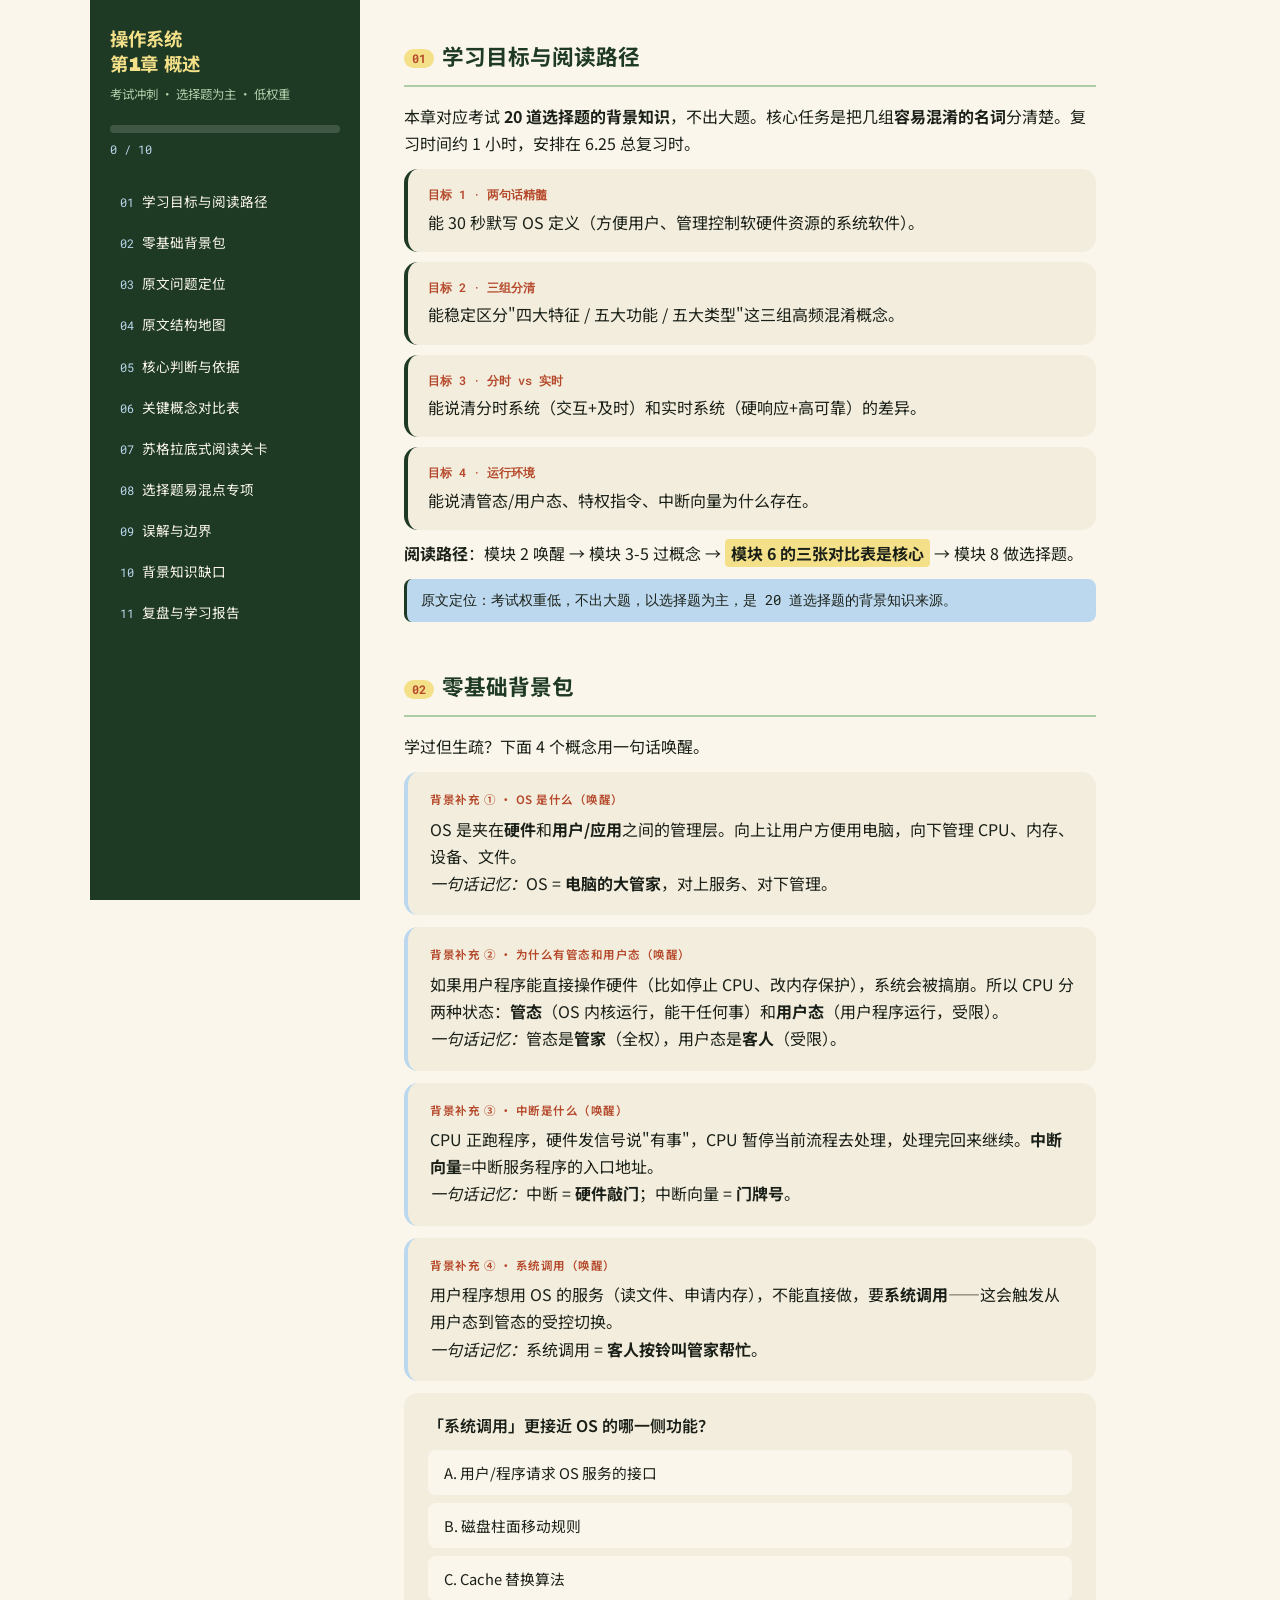
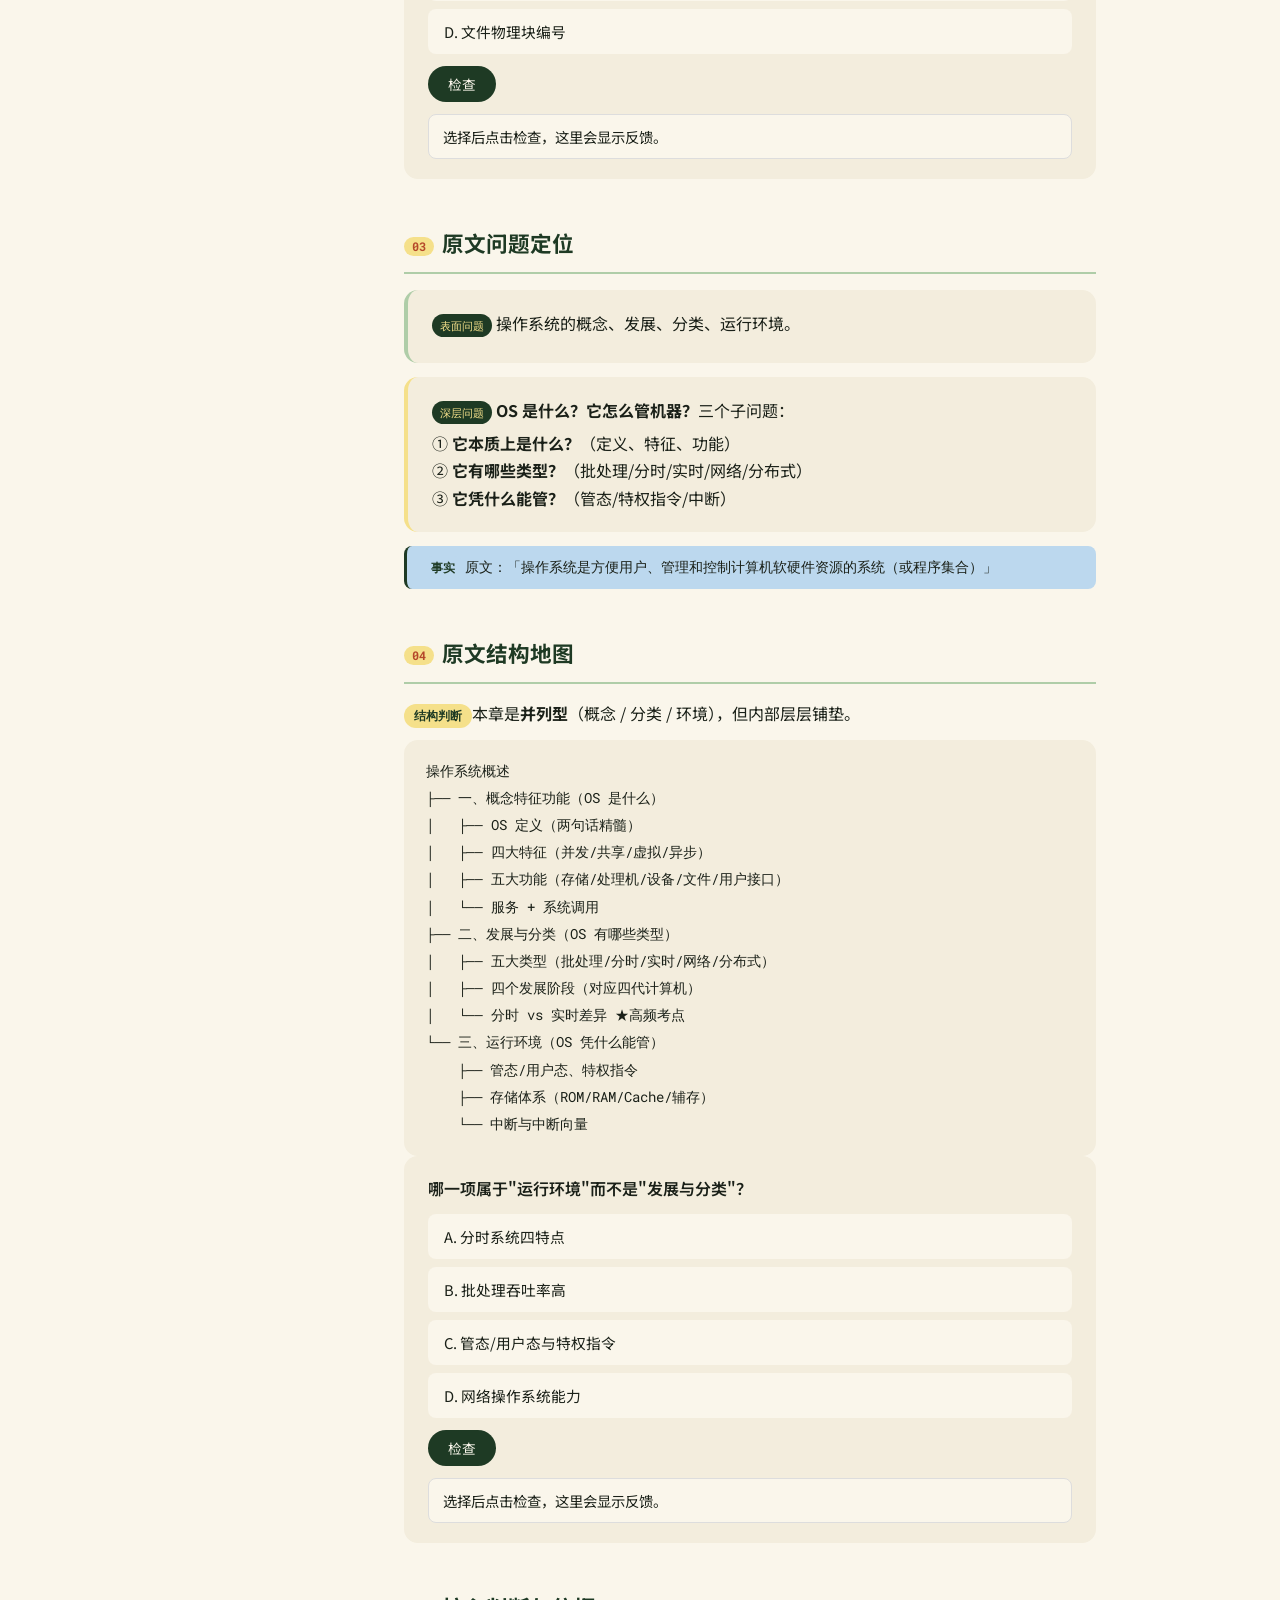
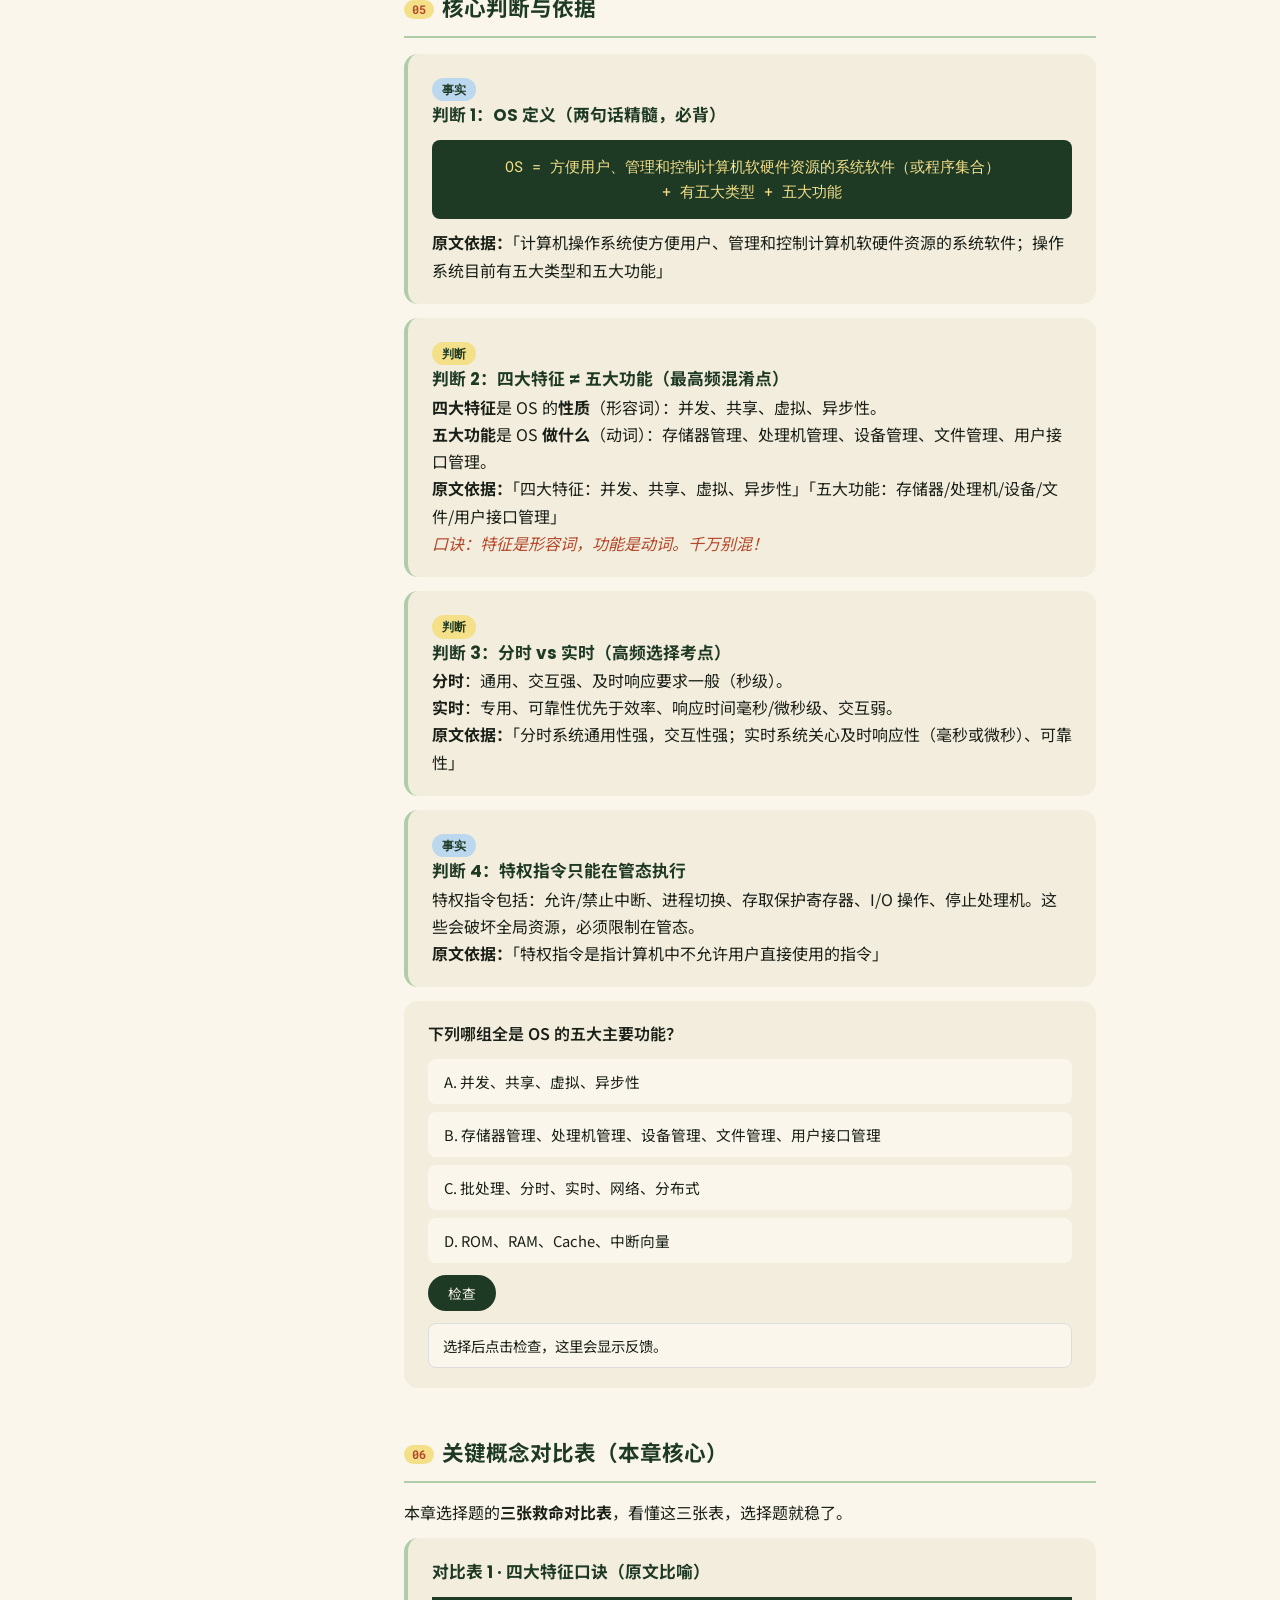
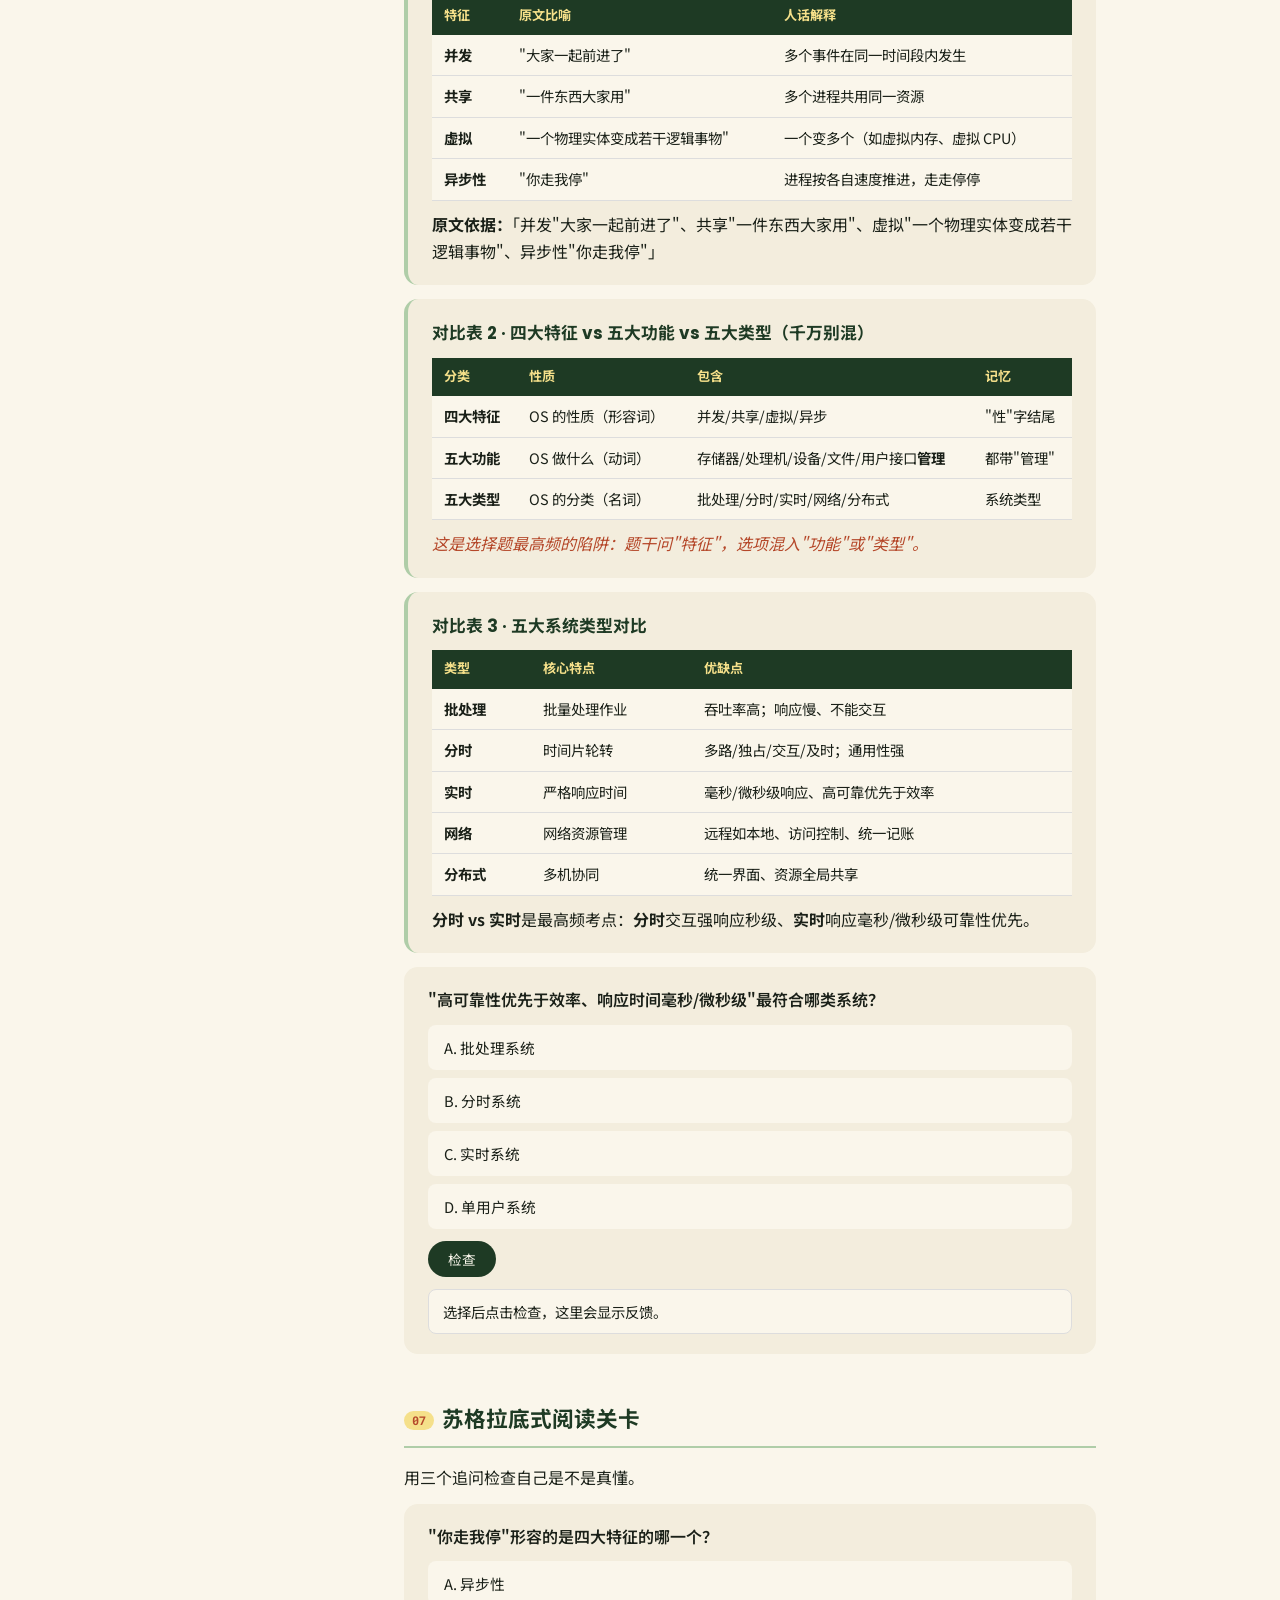
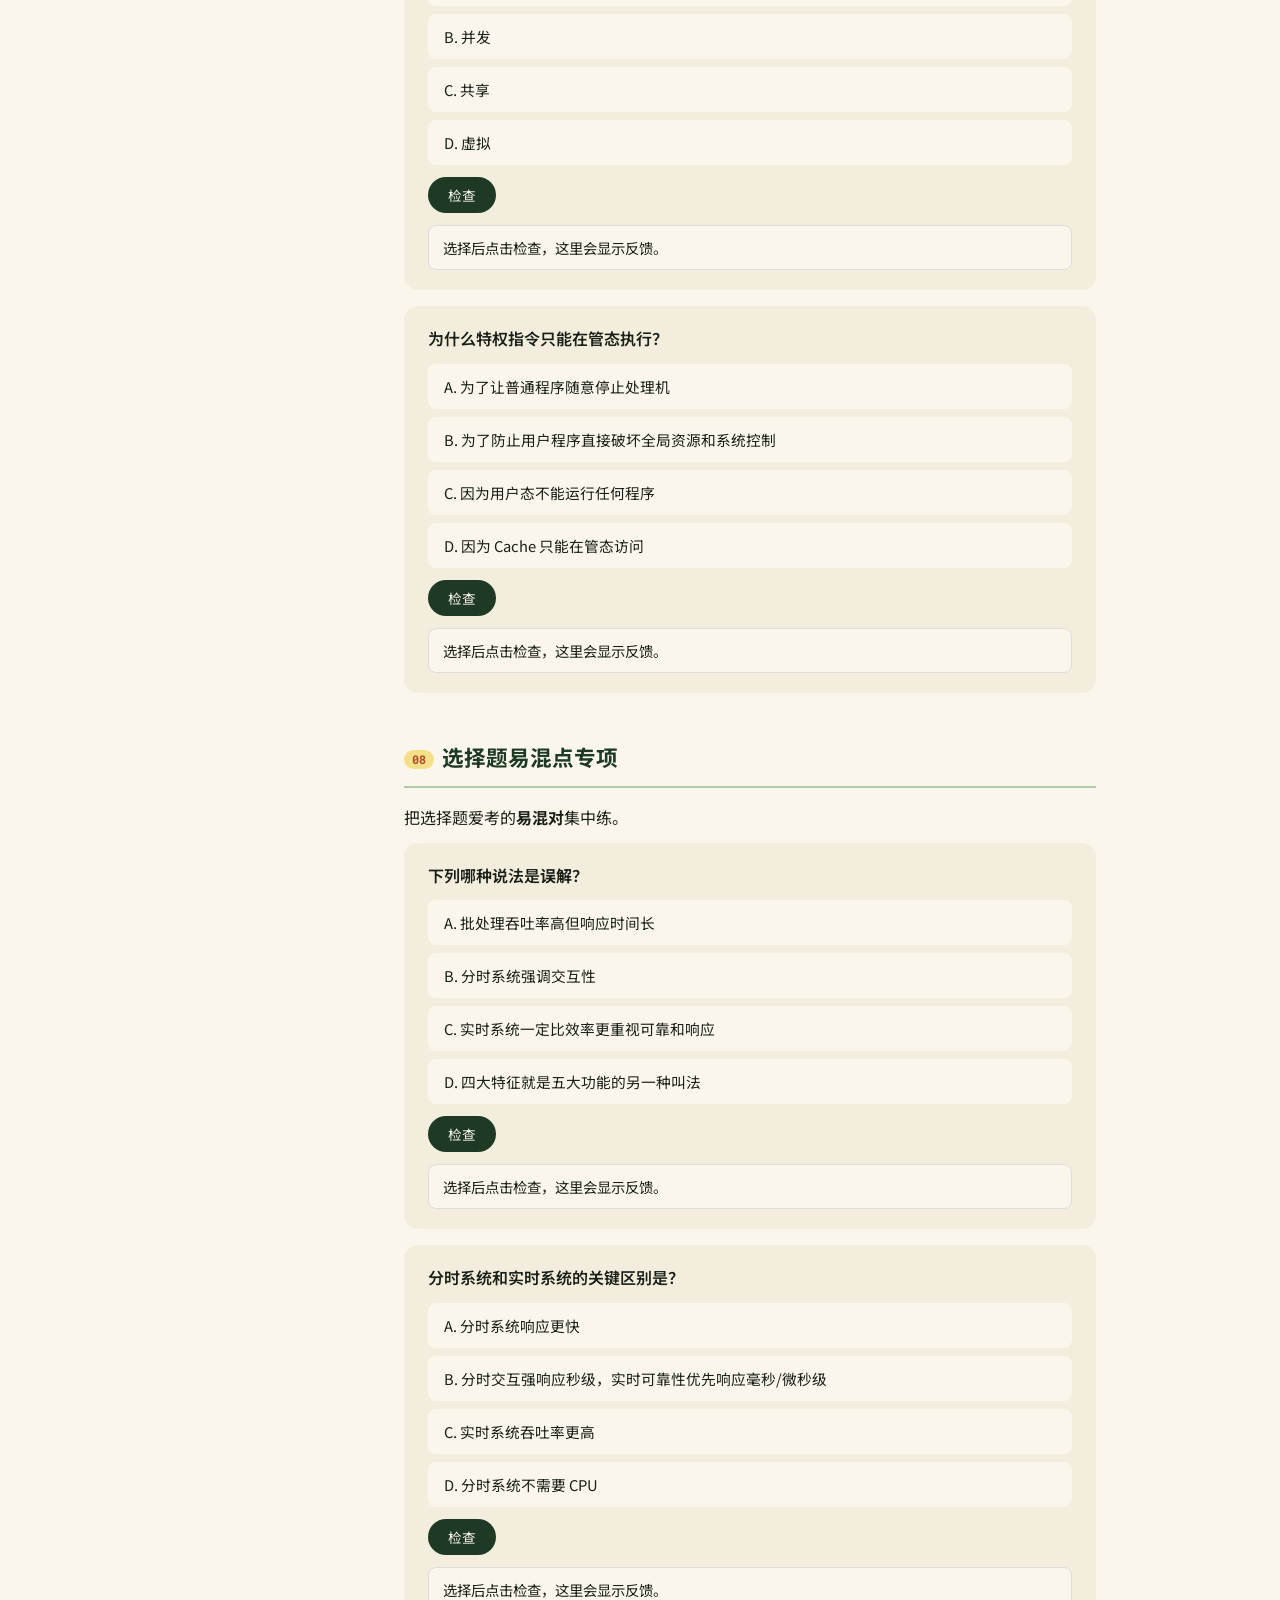
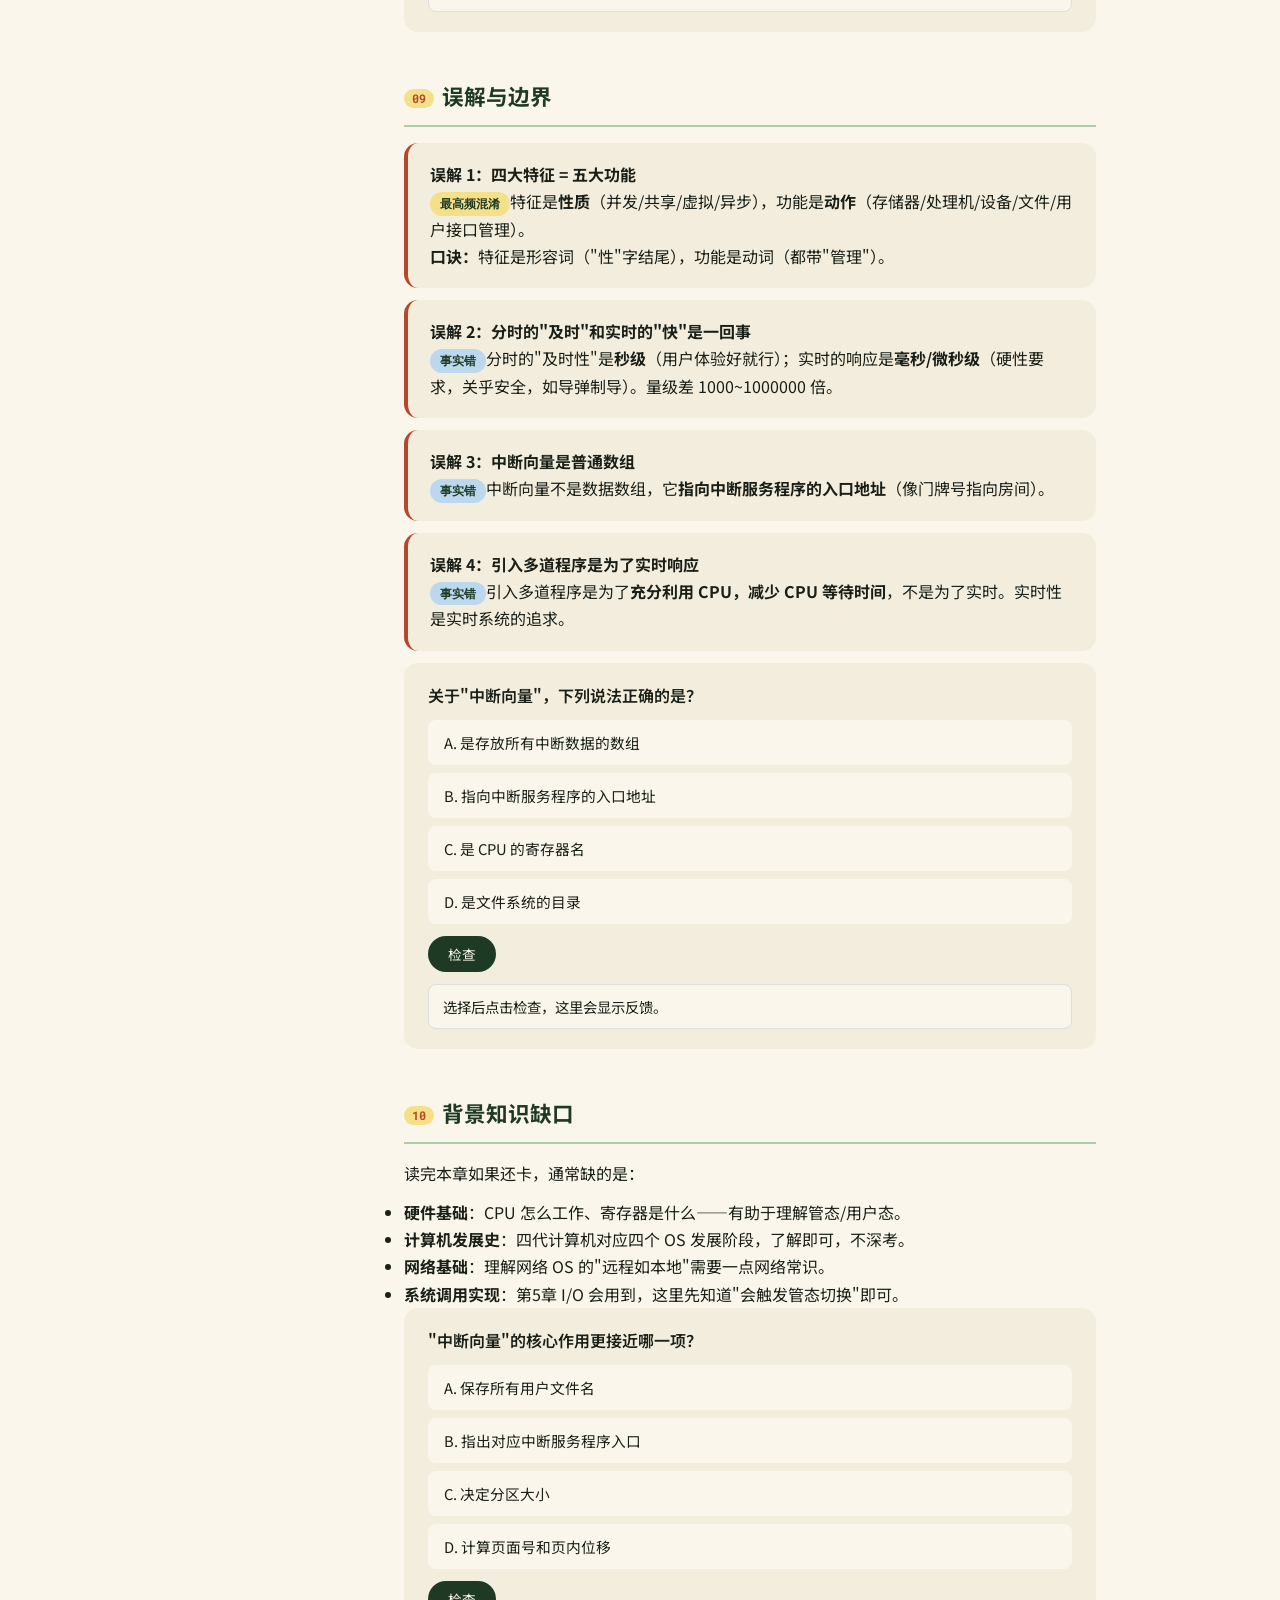
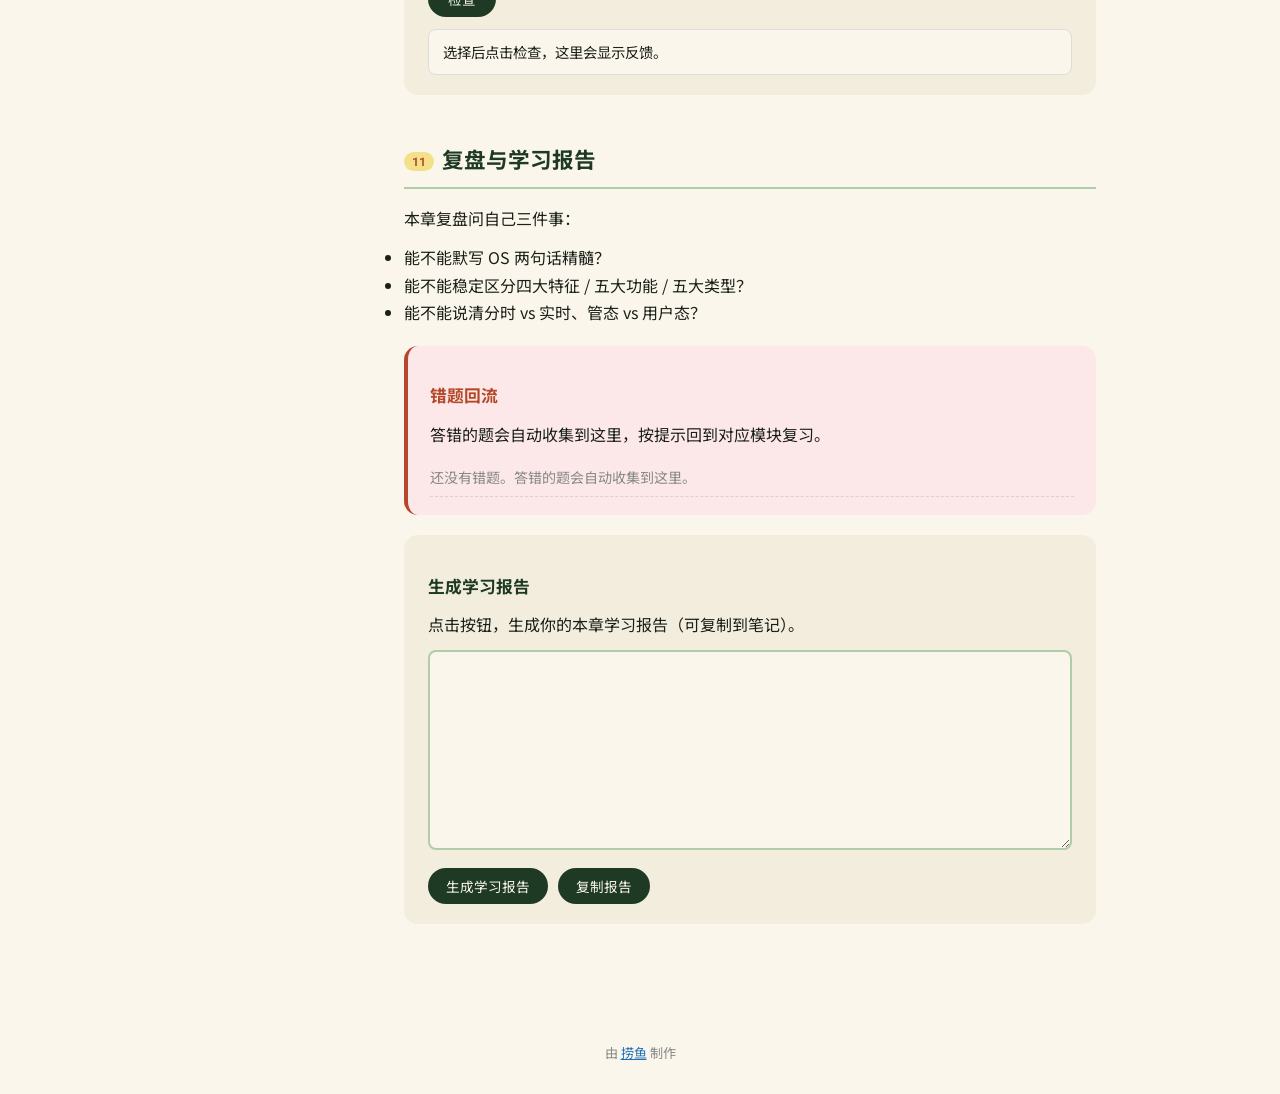
==== commit feaf9738: "页脚署名改为：由捞鱼制作（附个人链接）" ====
--- a/os-ch1-grokko.html
+++ b/os-ch1-grokko.html
@@ -459,9 +459,8 @@
 </div>
 
 <footer class="footer">
-  由 <a href="https://github.com/remi-huang/grokko" target="_blank" rel="noopener">Grokko</a> 生成 · 强化概念对比版<br>
-  <span class="tip">这个工具能帮你预习难啃的干货，但不能代替完整学习。学习愉快。</span>
-</footer>
+  由 <a href="https://lyzbcy.github.io/" target="_blank" rel="noopener">捞鱼</a> 制作
+  </footer>
 
 <script>
 (function(){
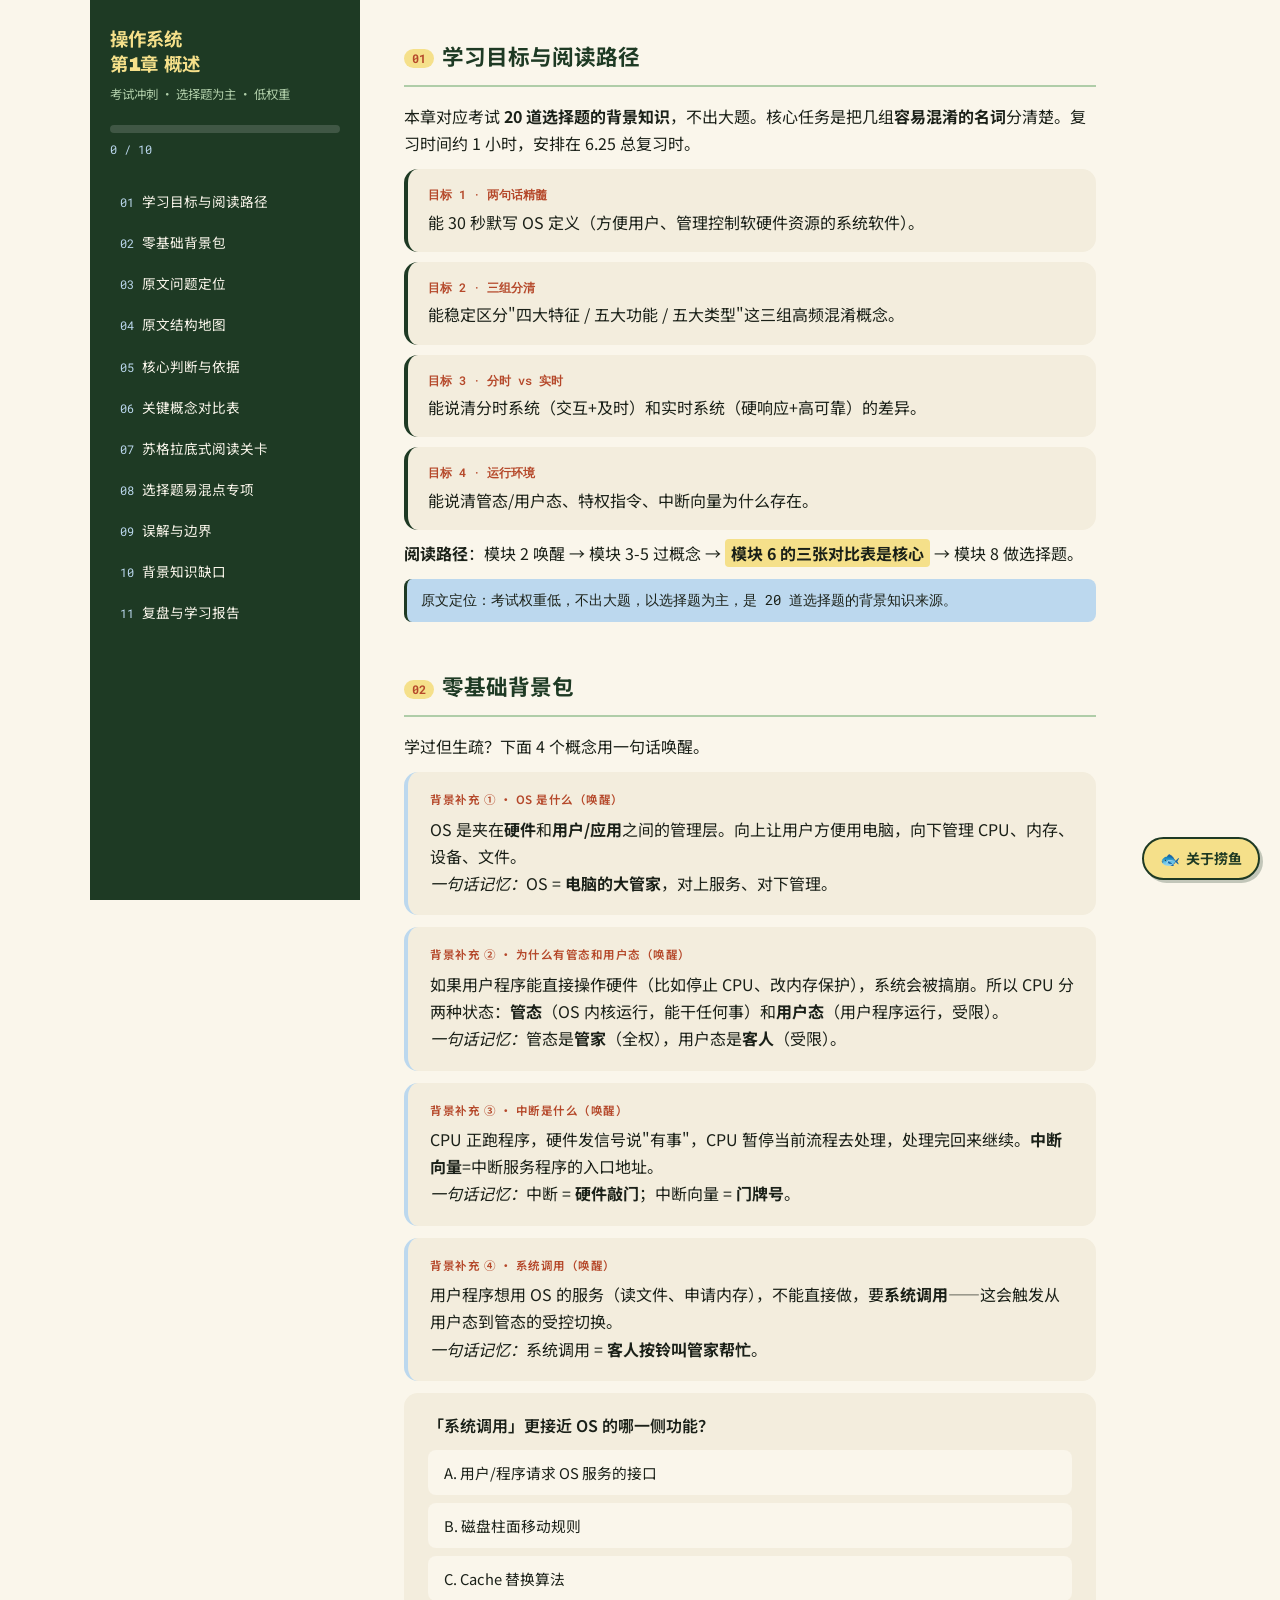
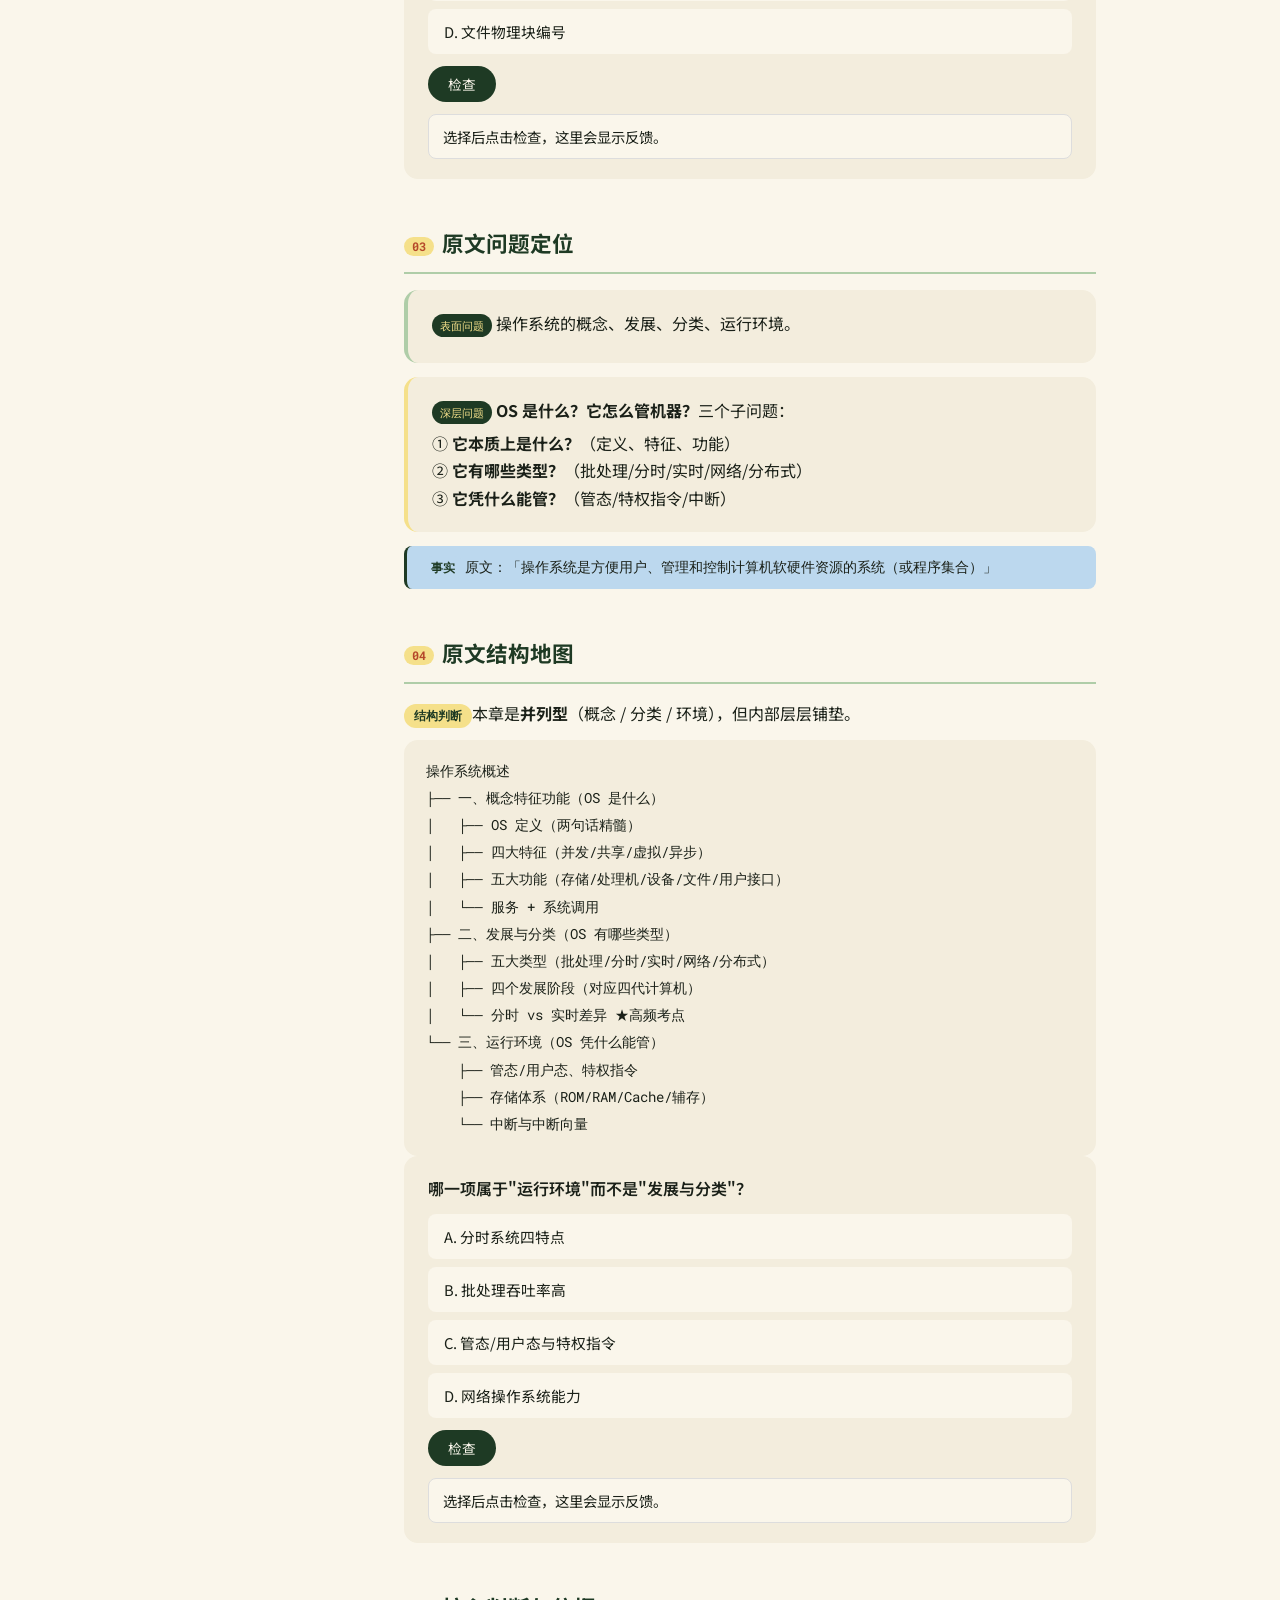
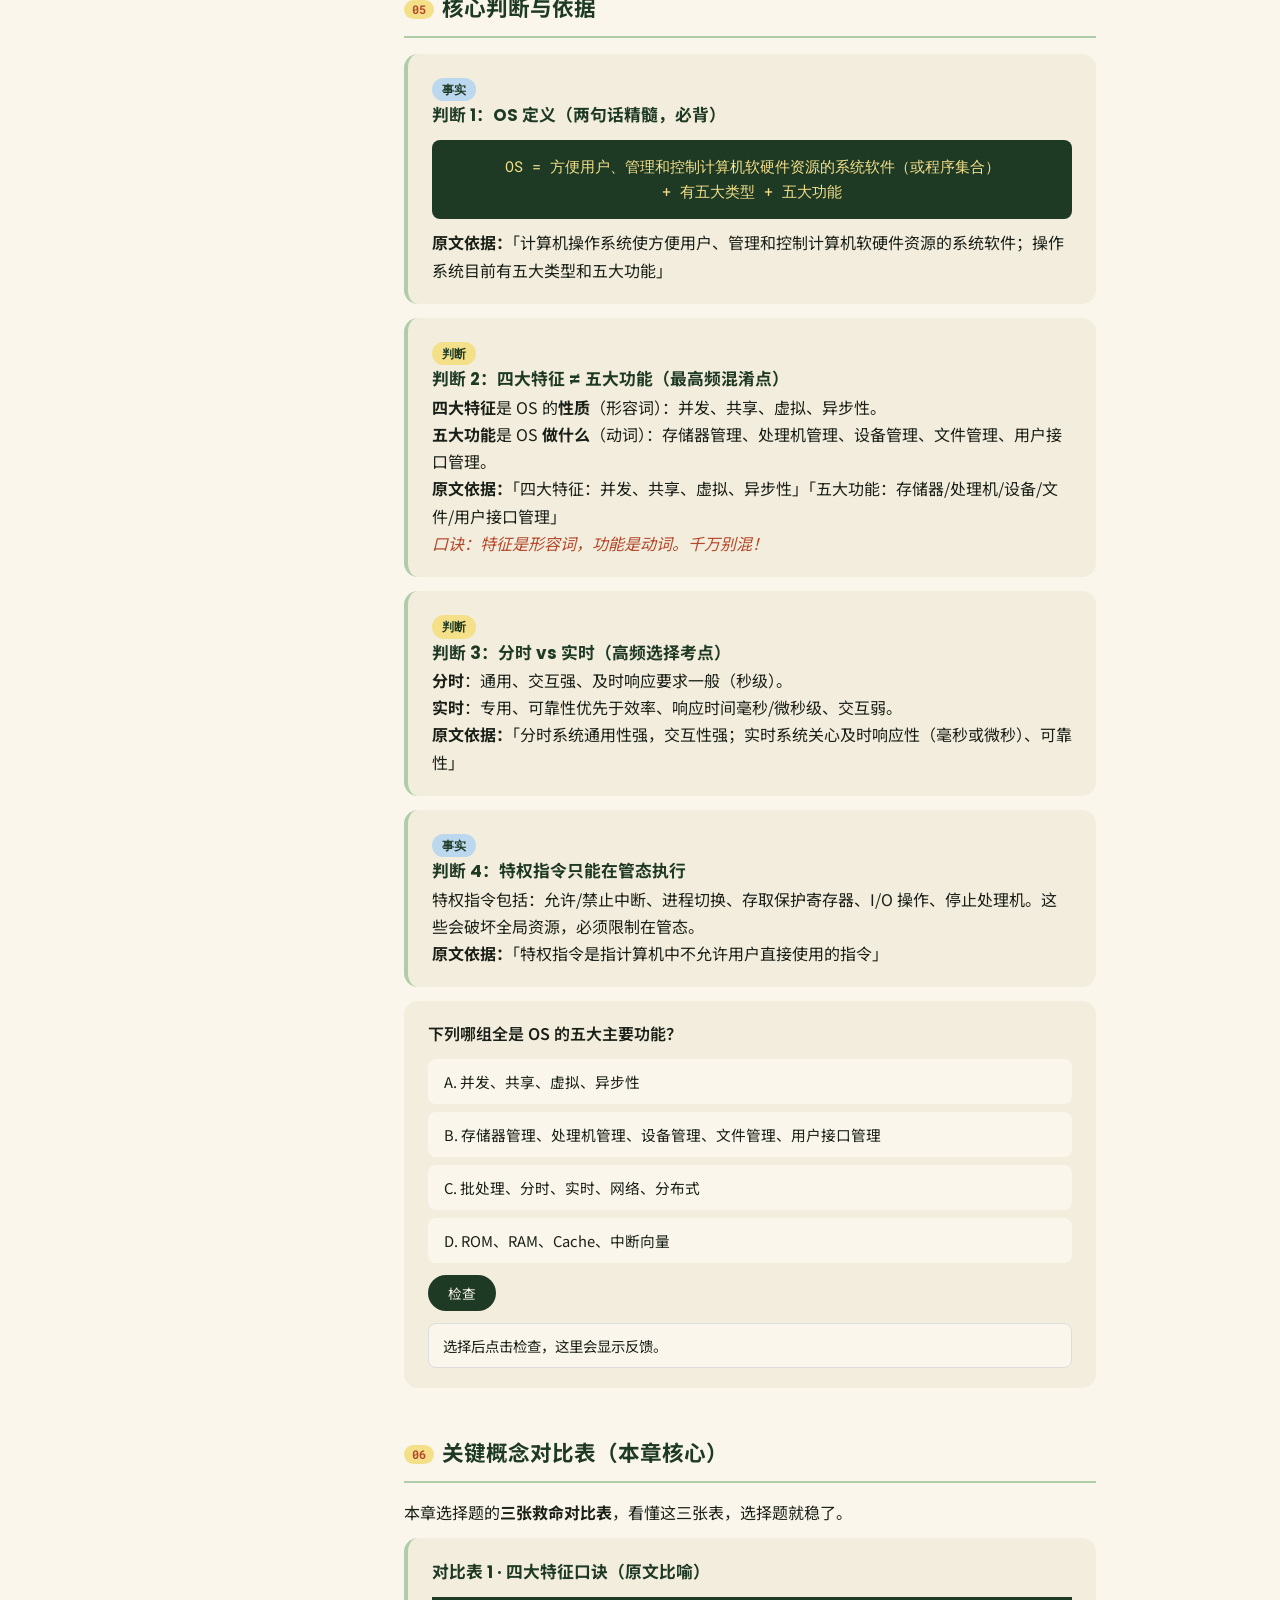
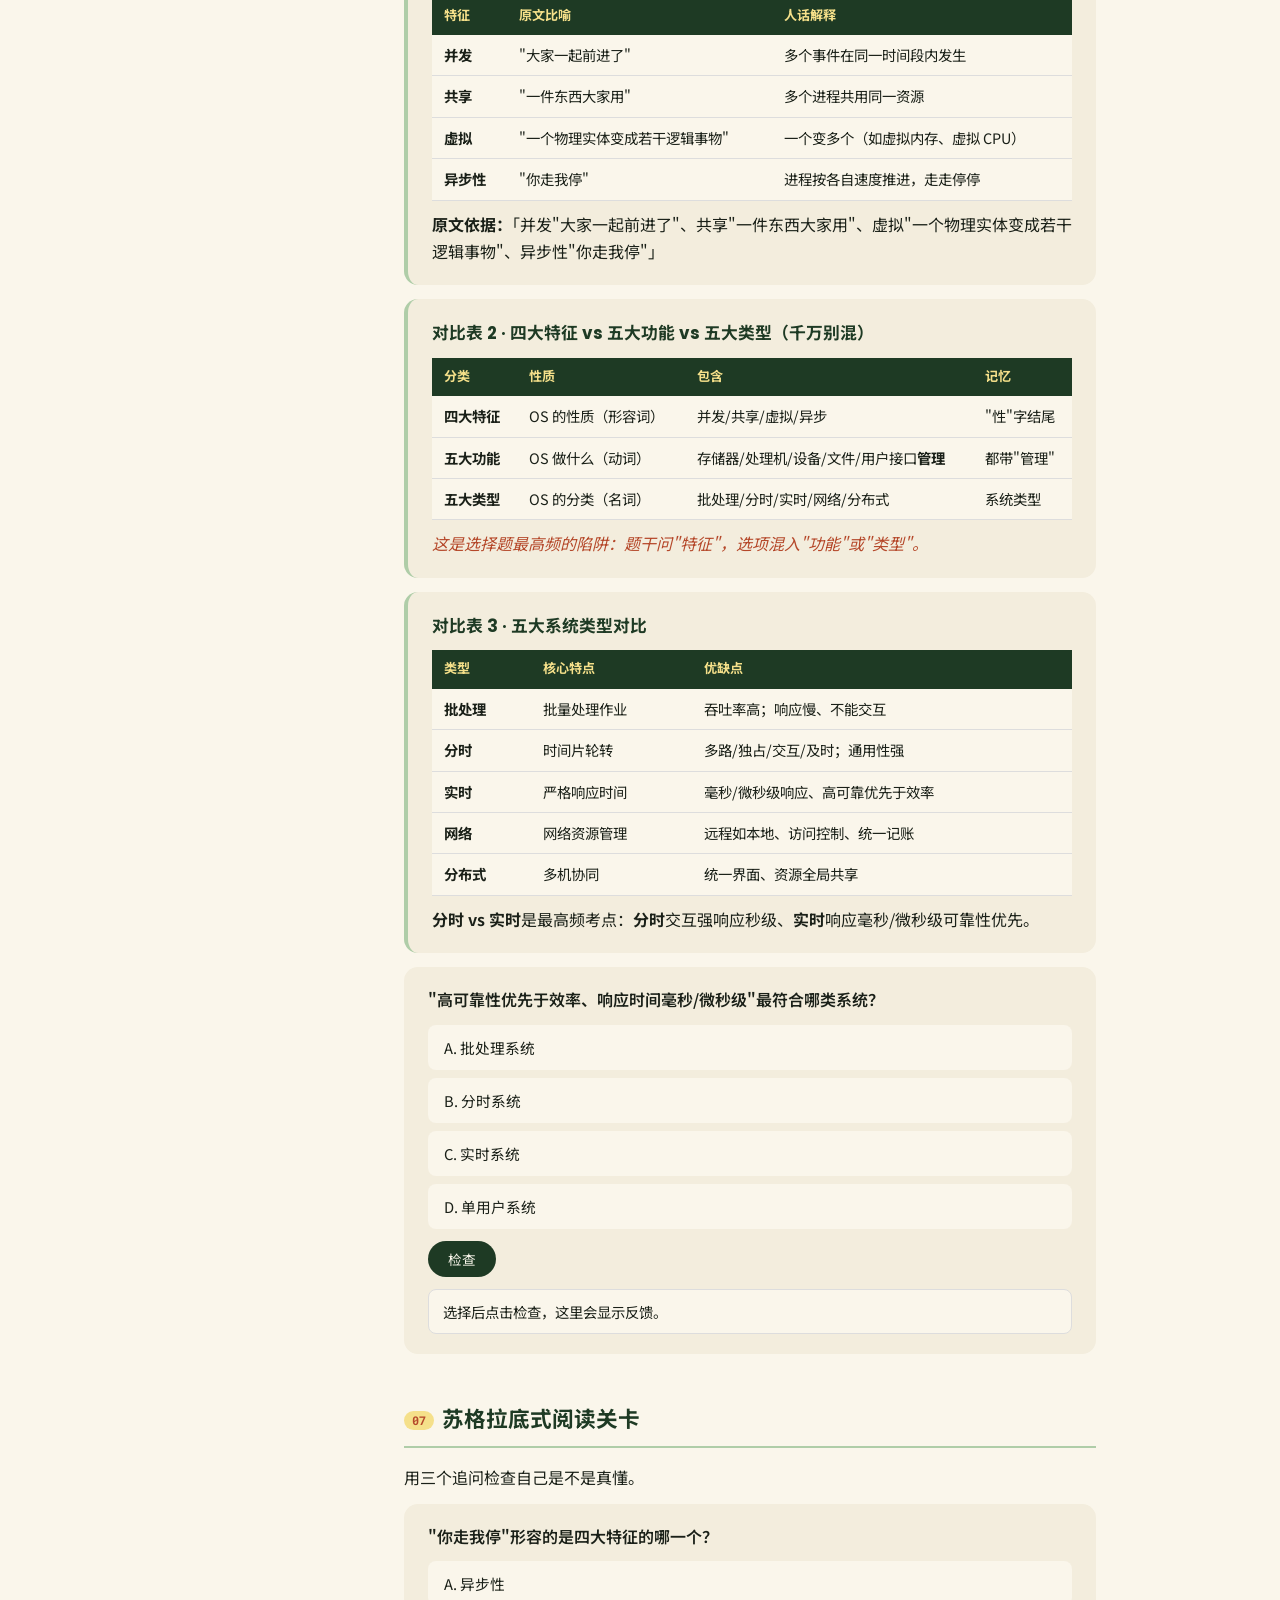
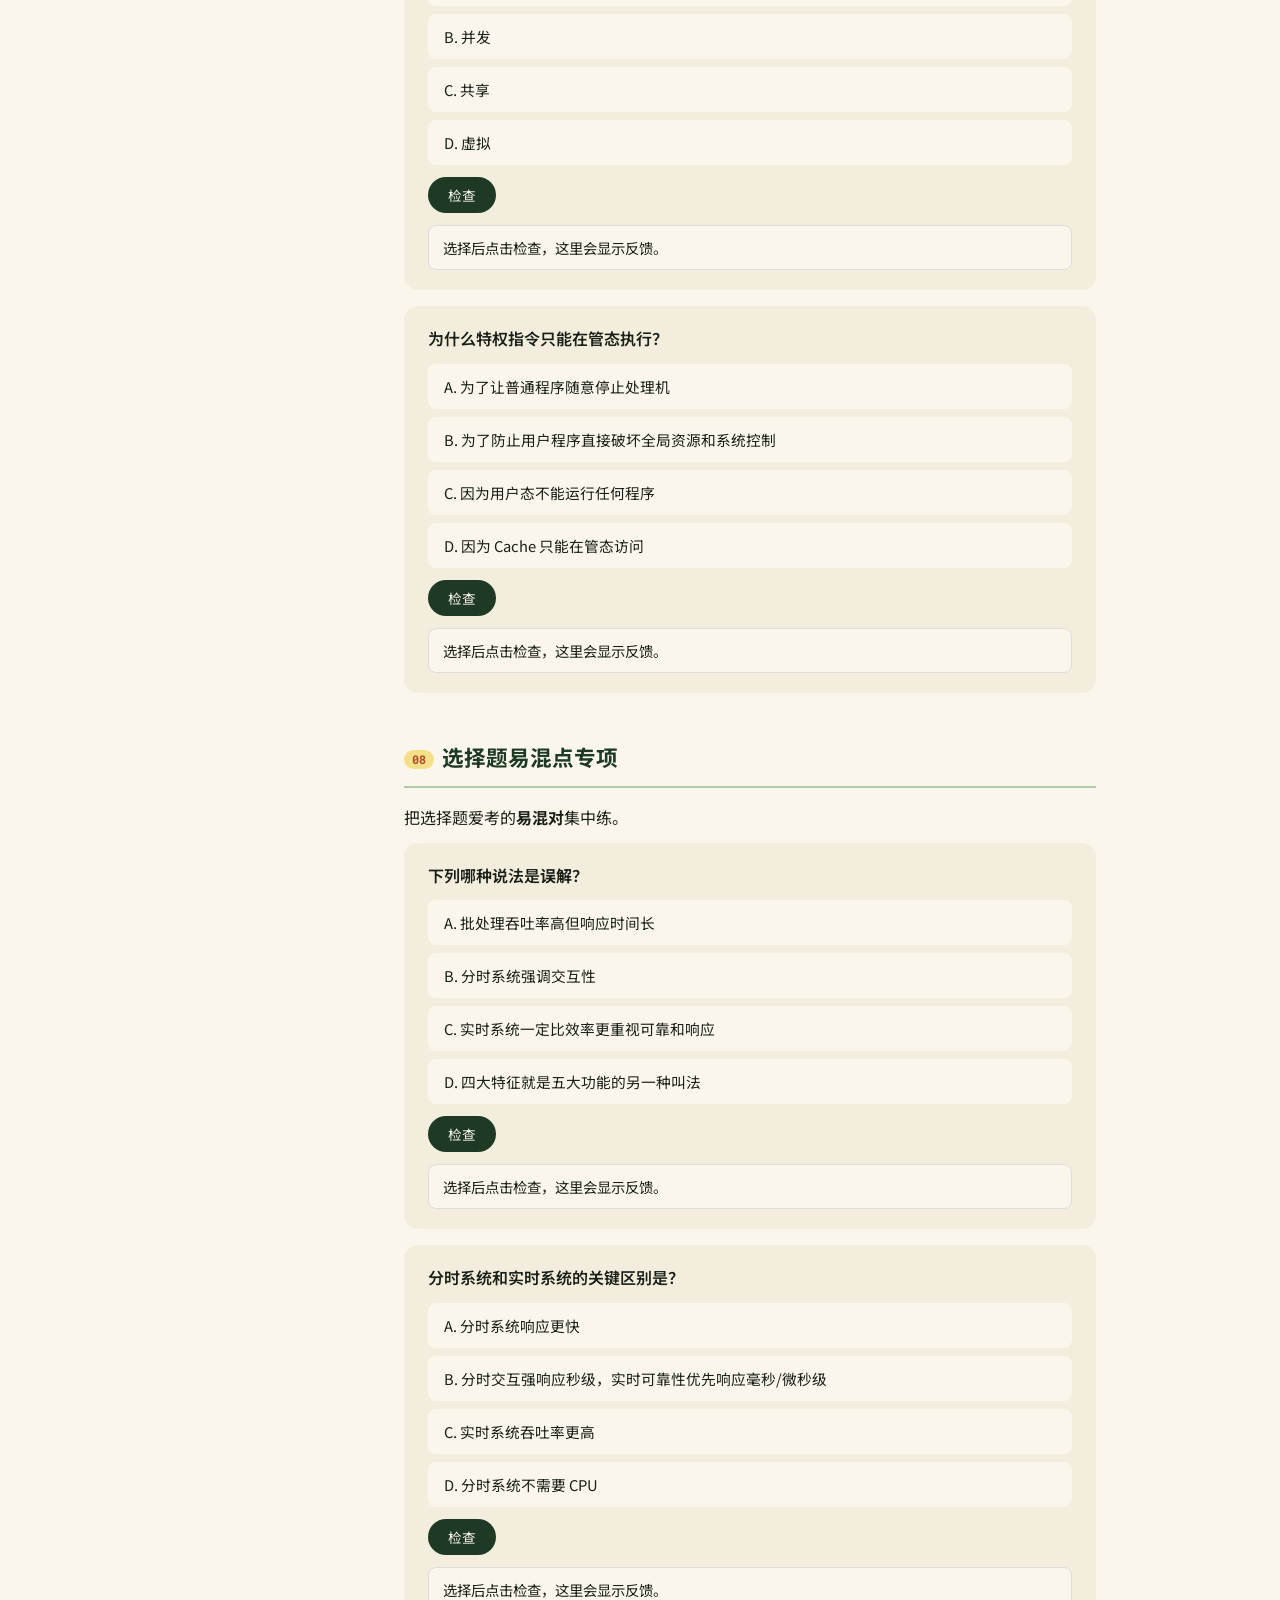
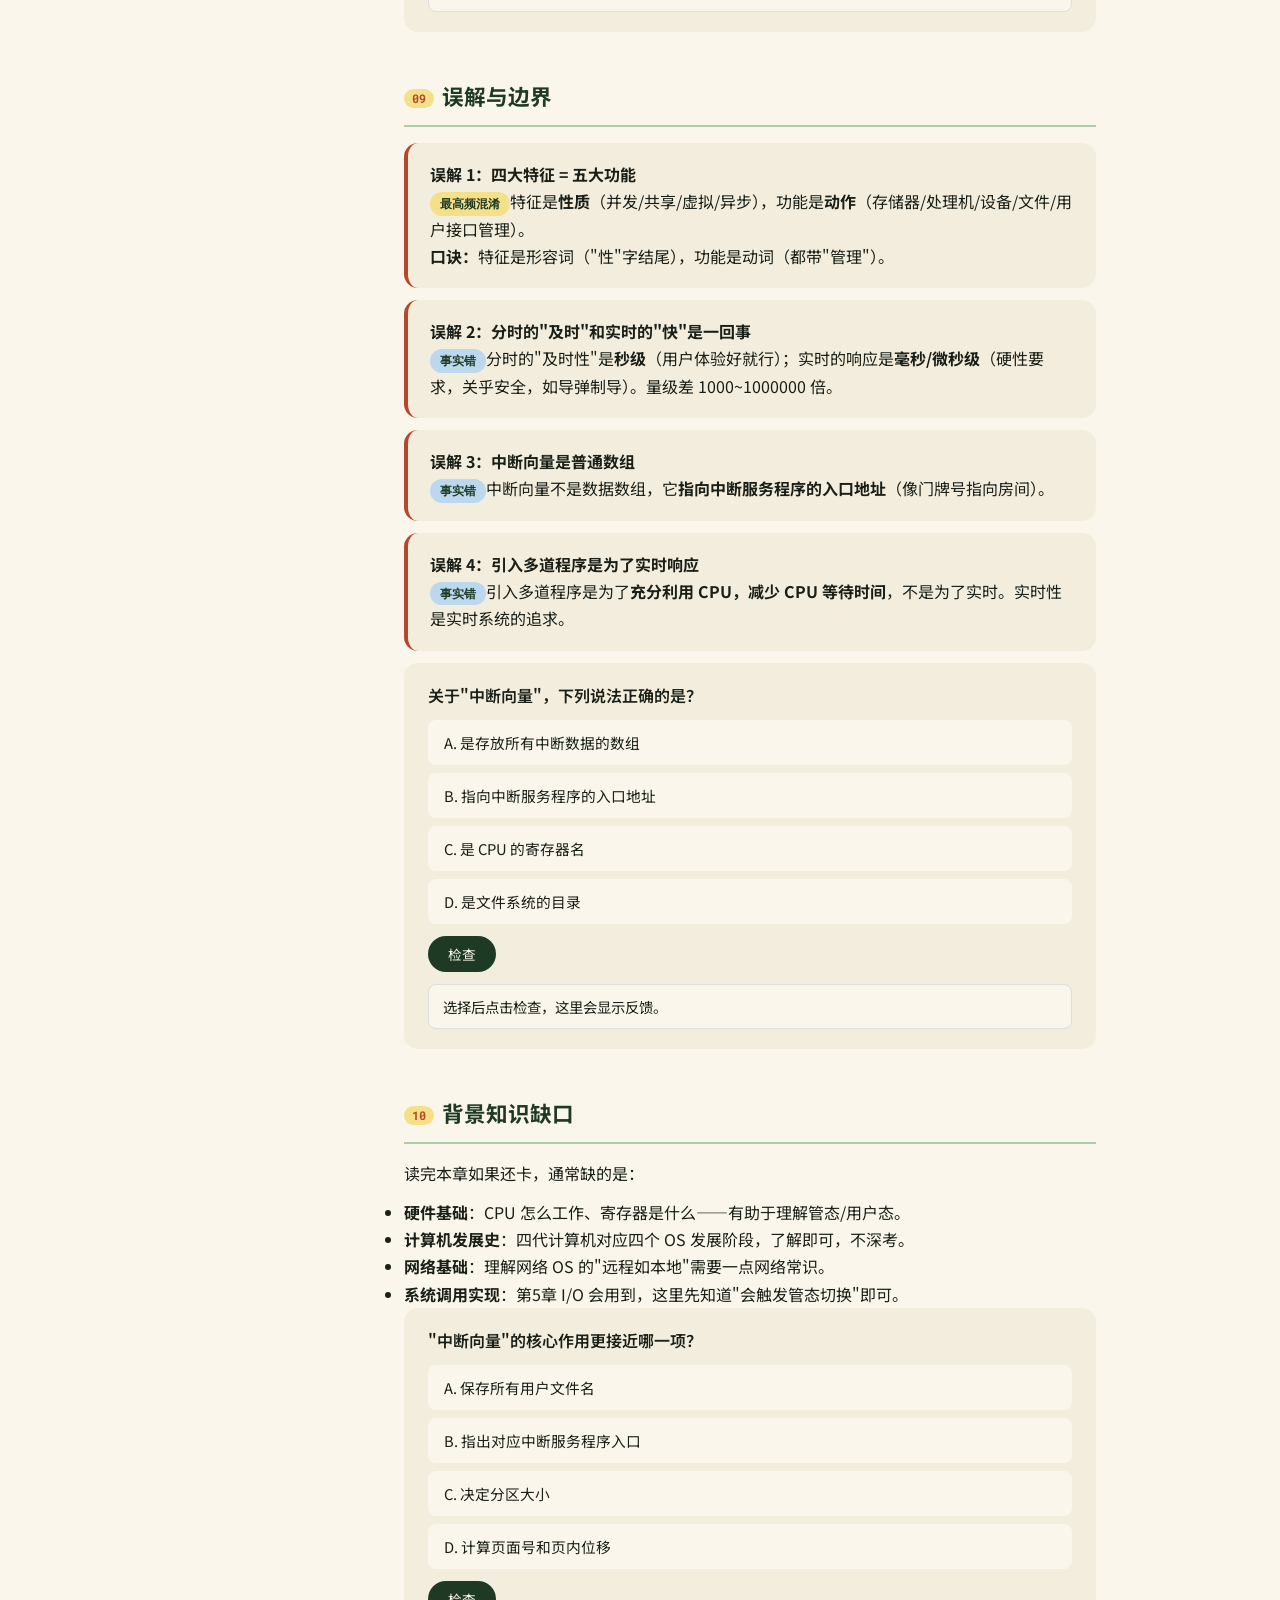
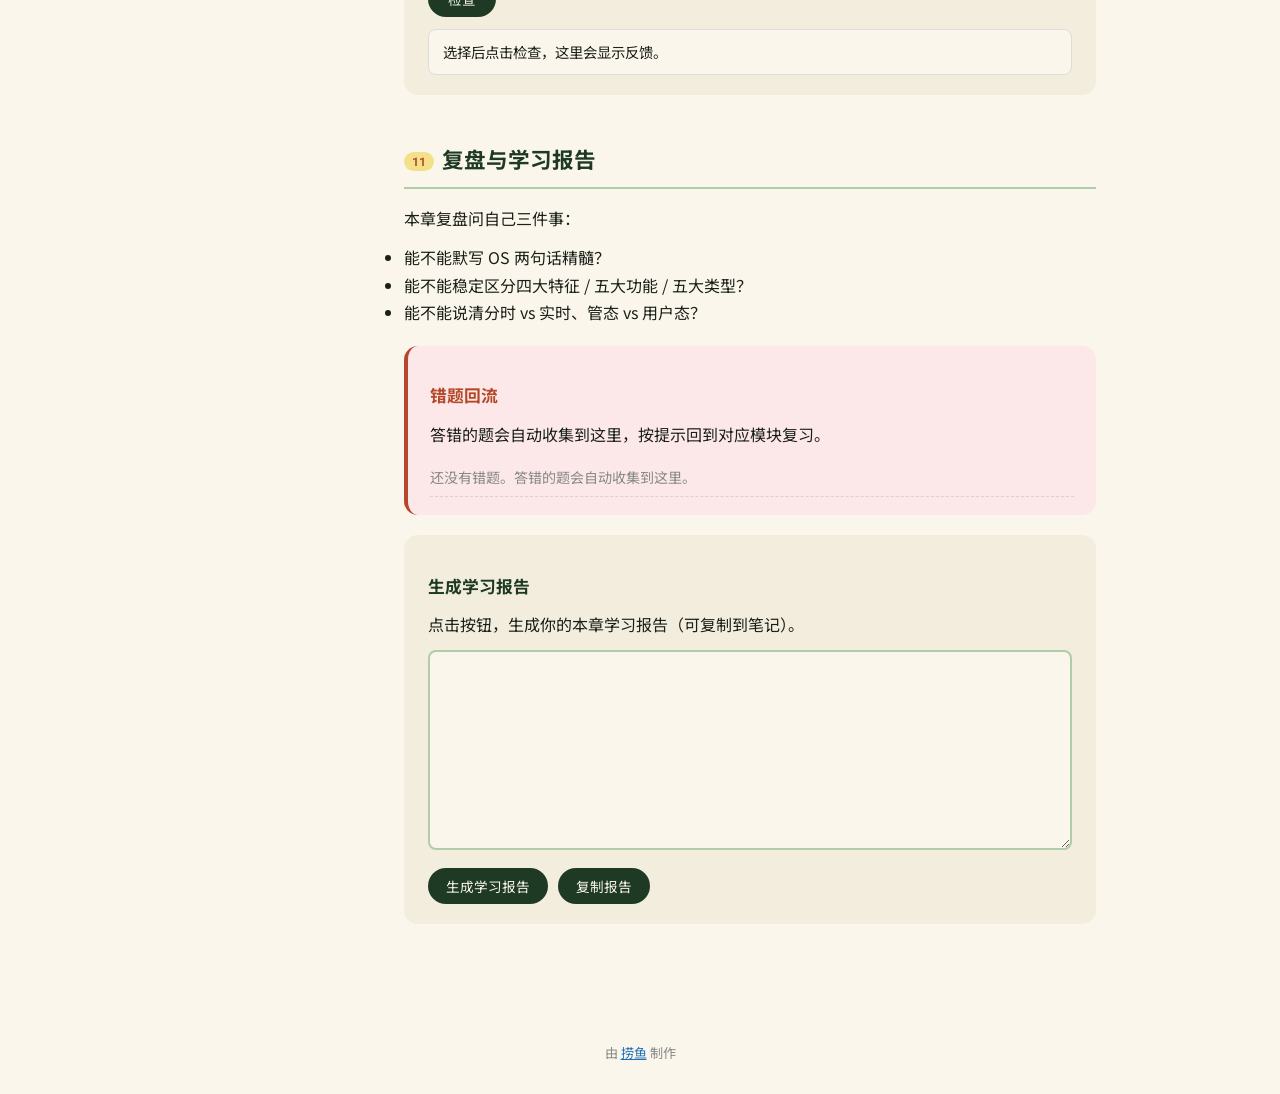
==== commit 9e939afa: "给全站铺导流入口（捞鱼工作室） - 新建 promo.css + promo.js：右下角常驻「🐟关于捞鱼」浮条   点击弹模态框：访问捞鱼主页 + 表情包/趣味测试入口   按 Esc 或点遮罩可关" ====
--- a/os-ch1-grokko.html
+++ b/os-ch1-grokko.html
@@ -529,5 +529,8 @@
   if(document.readyState==='loading')document.addEventListener('DOMContentLoaded',init);else init();
 })();
 </script>
+
+  <link rel="stylesheet" href="promo.css">
+  <script src="promo.js"></script>
 </body>
 </html>
--- a/promo.css
+++ b/promo.css
@@ -0,0 +1,148 @@
+/* 捞鱼工作室导流入口 · promo.css */
+
+/* 顶部常驻浮条 */
+.promo-bar {
+  position: fixed;
+  right: 20px;
+  bottom: 20px;
+  z-index: 9999;
+  display: flex;
+  flex-direction: column;
+  gap: 10px;
+  align-items: flex-end;
+}
+.promo-btn {
+  display: inline-flex;
+  align-items: center;
+  gap: 6px;
+  padding: 10px 16px;
+  border-radius: 999px;
+  border: 2px solid #1E3A24;
+  background: #F5E08A;
+  color: #1E3A24;
+  font-weight: 700;
+  font-size: 14px;
+  font-family: -apple-system, "PingFang SC", "Noto Sans SC", sans-serif;
+  cursor: pointer;
+  box-shadow: 3px 3px 0 rgba(30, 58, 36, 0.25);
+  transition: transform .15s, box-shadow .15s;
+  text-decoration: none;
+  line-height: 1.2;
+}
+.promo-btn:hover {
+  transform: translateY(-2px);
+  box-shadow: 4px 5px 0 rgba(30, 58, 36, 0.3);
+}
+.promo-btn.secondary {
+  background: #fffaf0;
+}
+.promo-btn .emoji {
+  font-size: 16px;
+}
+
+/* 模态框 */
+.promo-overlay {
+  position: fixed;
+  inset: 0;
+  background: rgba(26, 32, 24, 0.55);
+  z-index: 10000;
+  display: none;
+  align-items: center;
+  justify-content: center;
+  padding: 20px;
+}
+.promo-overlay.show {
+  display: flex;
+}
+.promo-card {
+  background: #FAF6EB;
+  border: 3px solid #1E3A24;
+  border-radius: 18px;
+  padding: 28px 28px 24px;
+  max-width: 380px;
+  width: 100%;
+  box-shadow: 8px 8px 0 rgba(30, 58, 36, 0.2);
+  position: relative;
+  animation: promoPop .25s ease;
+}
+@keyframes promoPop {
+  from { transform: scale(.85); opacity: 0; }
+  to { transform: scale(1); opacity: 1; }
+}
+.promo-close {
+  position: absolute;
+  top: 10px;
+  right: 14px;
+  background: none;
+  border: none;
+  font-size: 26px;
+  color: #1E3A24;
+  cursor: pointer;
+  line-height: 1;
+  padding: 4px;
+  opacity: 0.6;
+}
+.promo-close:hover { opacity: 1; }
+.promo-card h2 {
+  font-family: "Archivo Black", "Noto Sans SC", "PingFang SC", sans-serif;
+  color: #1E3A24;
+  font-size: 22px;
+  margin-bottom: 6px;
+}
+.promo-card .promo-tag {
+  display: inline-block;
+  background: #B5482A;
+  color: #F5E08A;
+  font-size: 12px;
+  font-weight: 700;
+  padding: 3px 12px;
+  border-radius: 999px;
+  margin-bottom: 14px;
+}
+.promo-card p {
+  font-size: 14px;
+  color: #1A2018;
+  line-height: 1.7;
+  margin-bottom: 14px;
+}
+.promo-links {
+  display: flex;
+  flex-direction: column;
+  gap: 10px;
+  margin-top: 8px;
+}
+.promo-link {
+  display: flex;
+  align-items: center;
+  gap: 10px;
+  padding: 12px 16px;
+  border-radius: 12px;
+  border: 2px solid #1E3A24;
+  background: #fffaf0;
+  color: #1E3A24;
+  text-decoration: none;
+  font-weight: 600;
+  font-size: 14px;
+  transition: background .15s, transform .15s;
+}
+.promo-link:hover {
+  background: #BCD8EE;
+  transform: translateX(3px);
+}
+.promo-link .icon {
+  font-size: 20px;
+  flex-shrink: 0;
+}
+.promo-link small {
+  display: block;
+  font-weight: 400;
+  font-size: 12px;
+  color: rgba(26, 32, 24, 0.6);
+  margin-top: 2px;
+}
+
+@media (max-width: 600px) {
+  .promo-bar { right: 12px; bottom: 12px; }
+  .promo-btn { padding: 8px 12px; font-size: 13px; }
+  .promo-card { padding: 22px 18px; }
+}
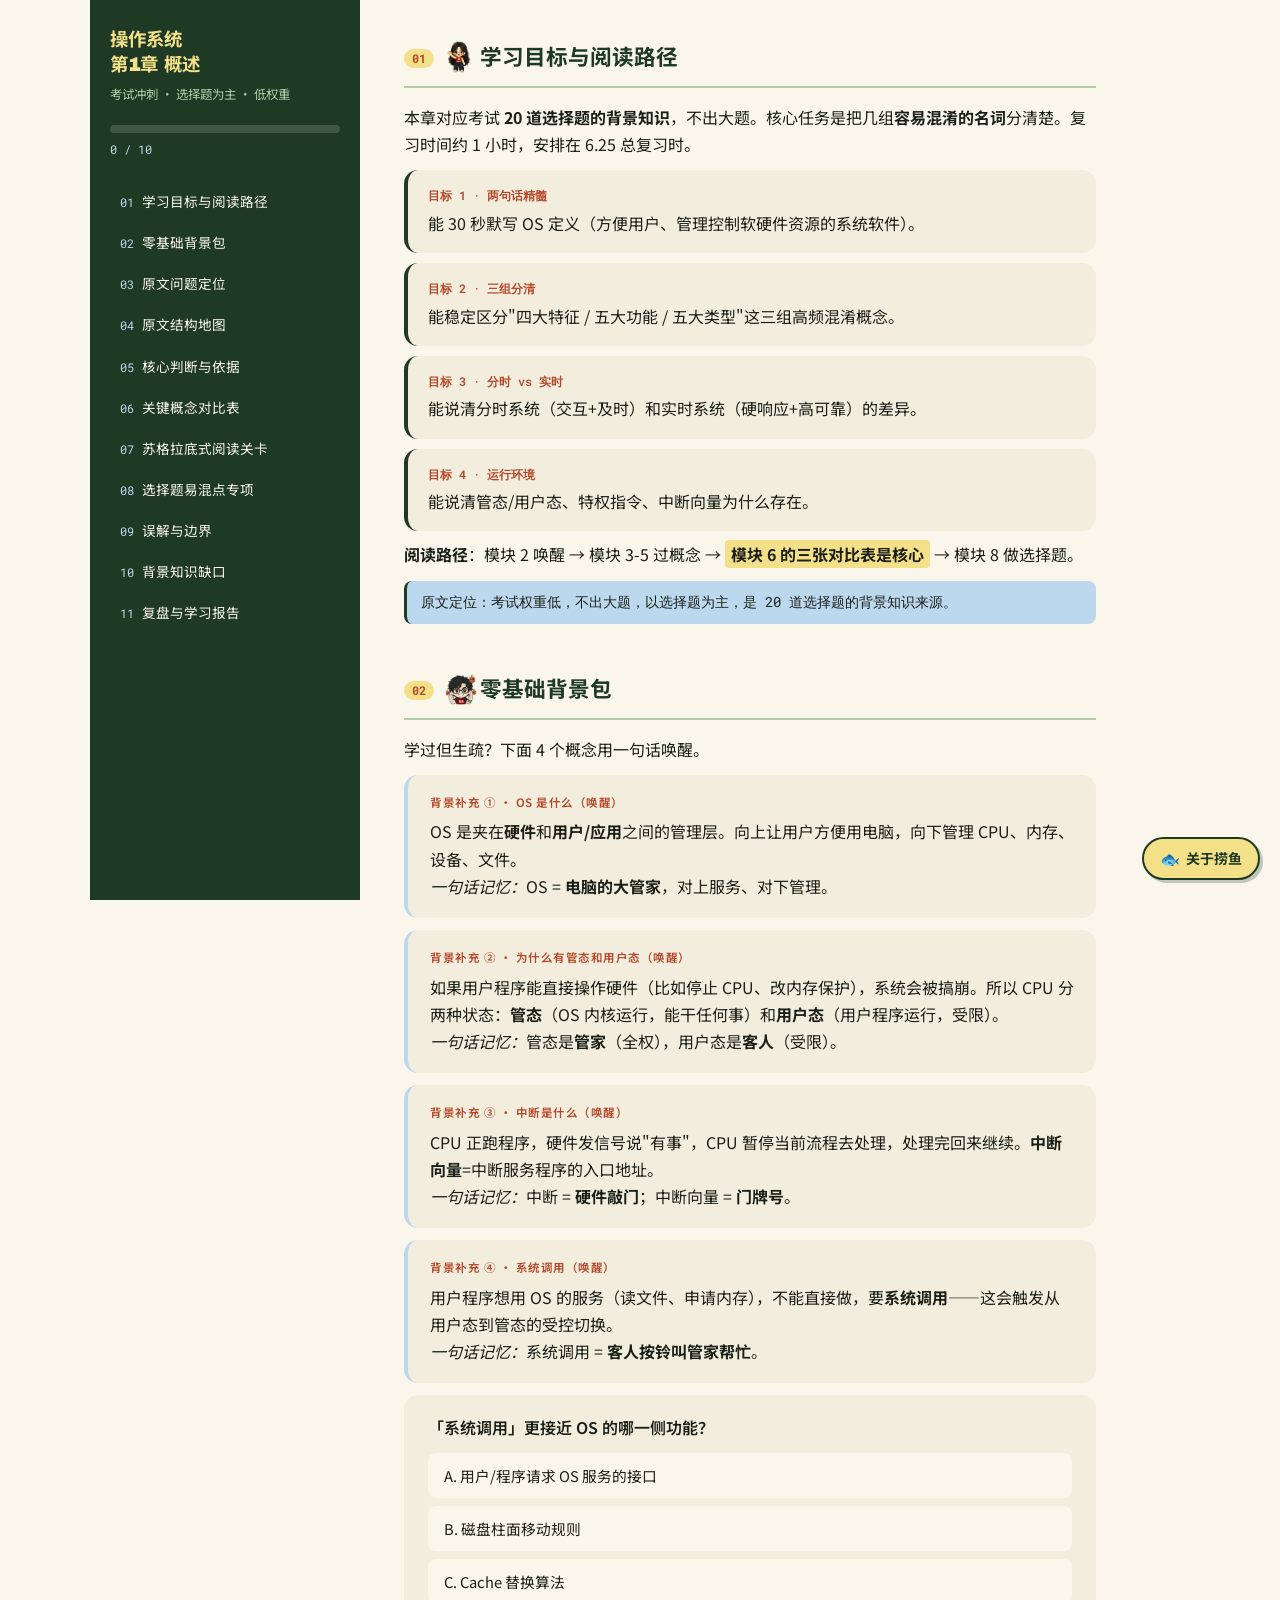
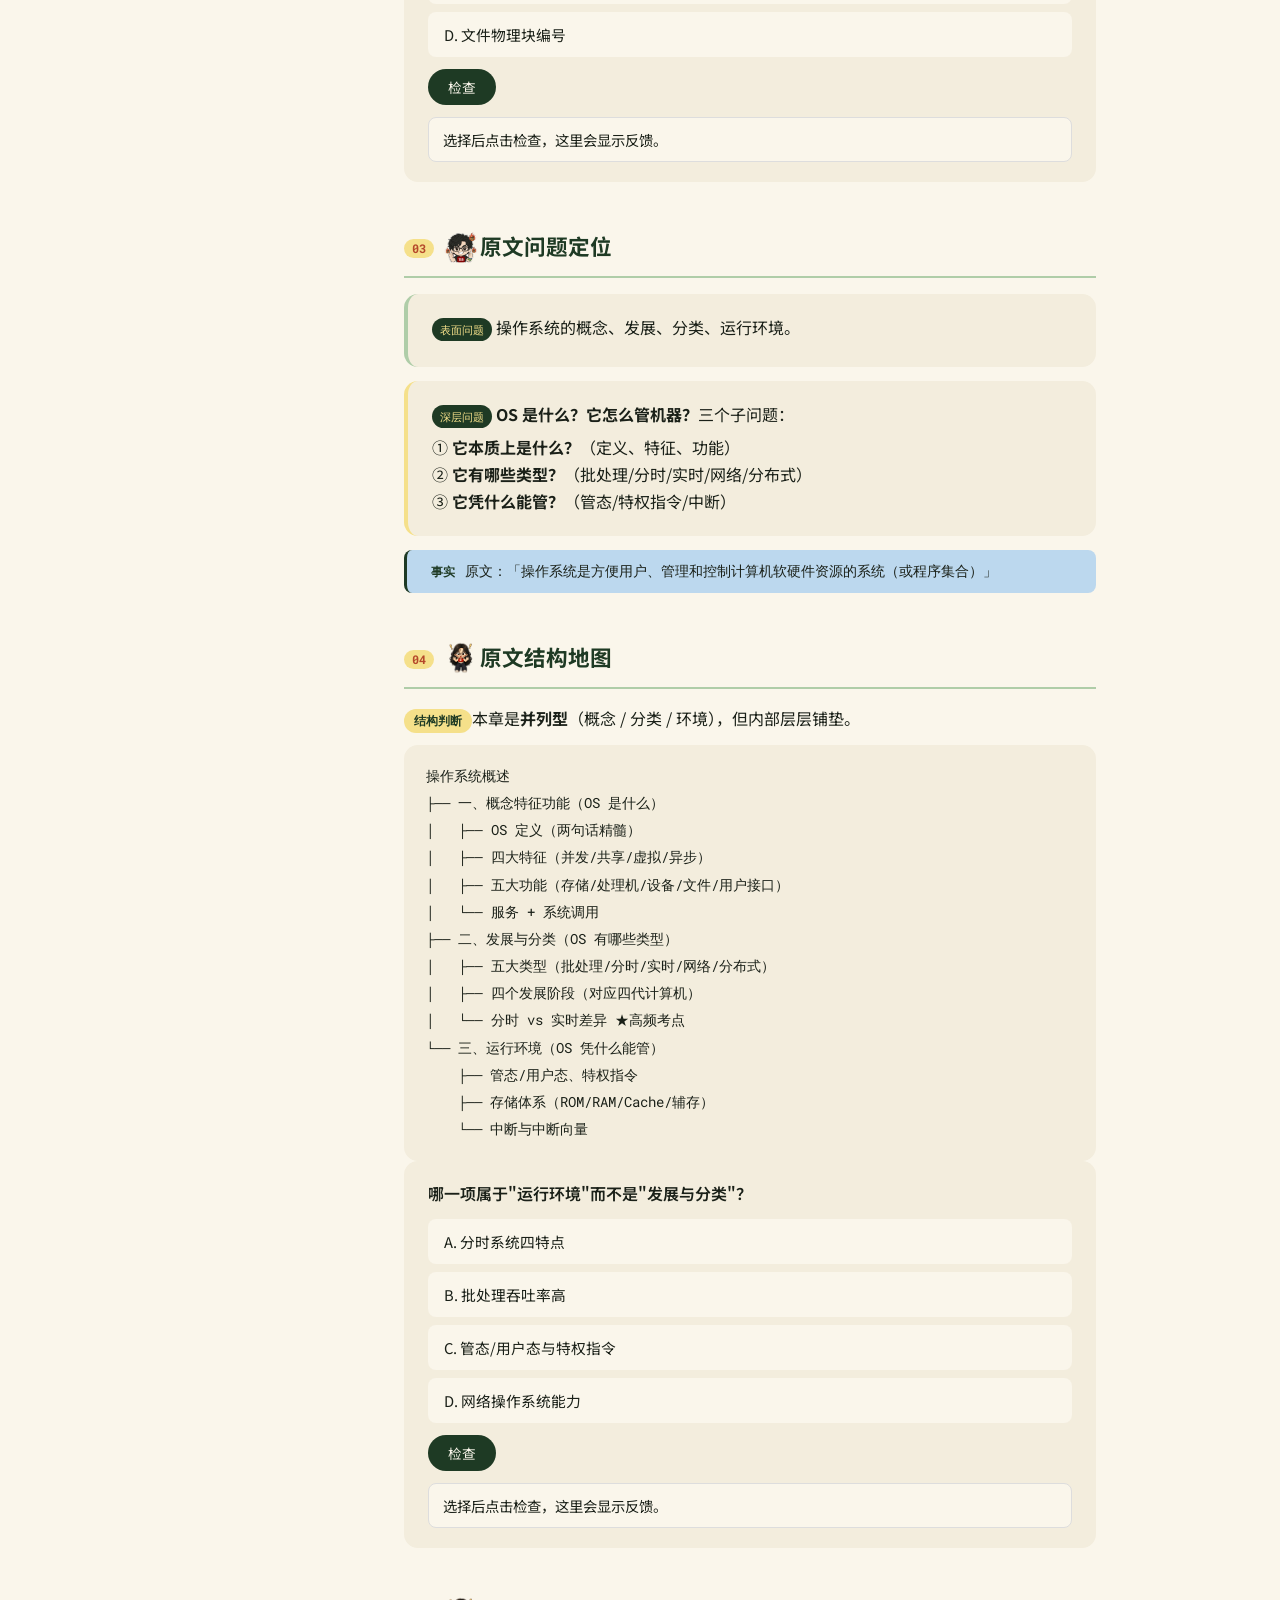
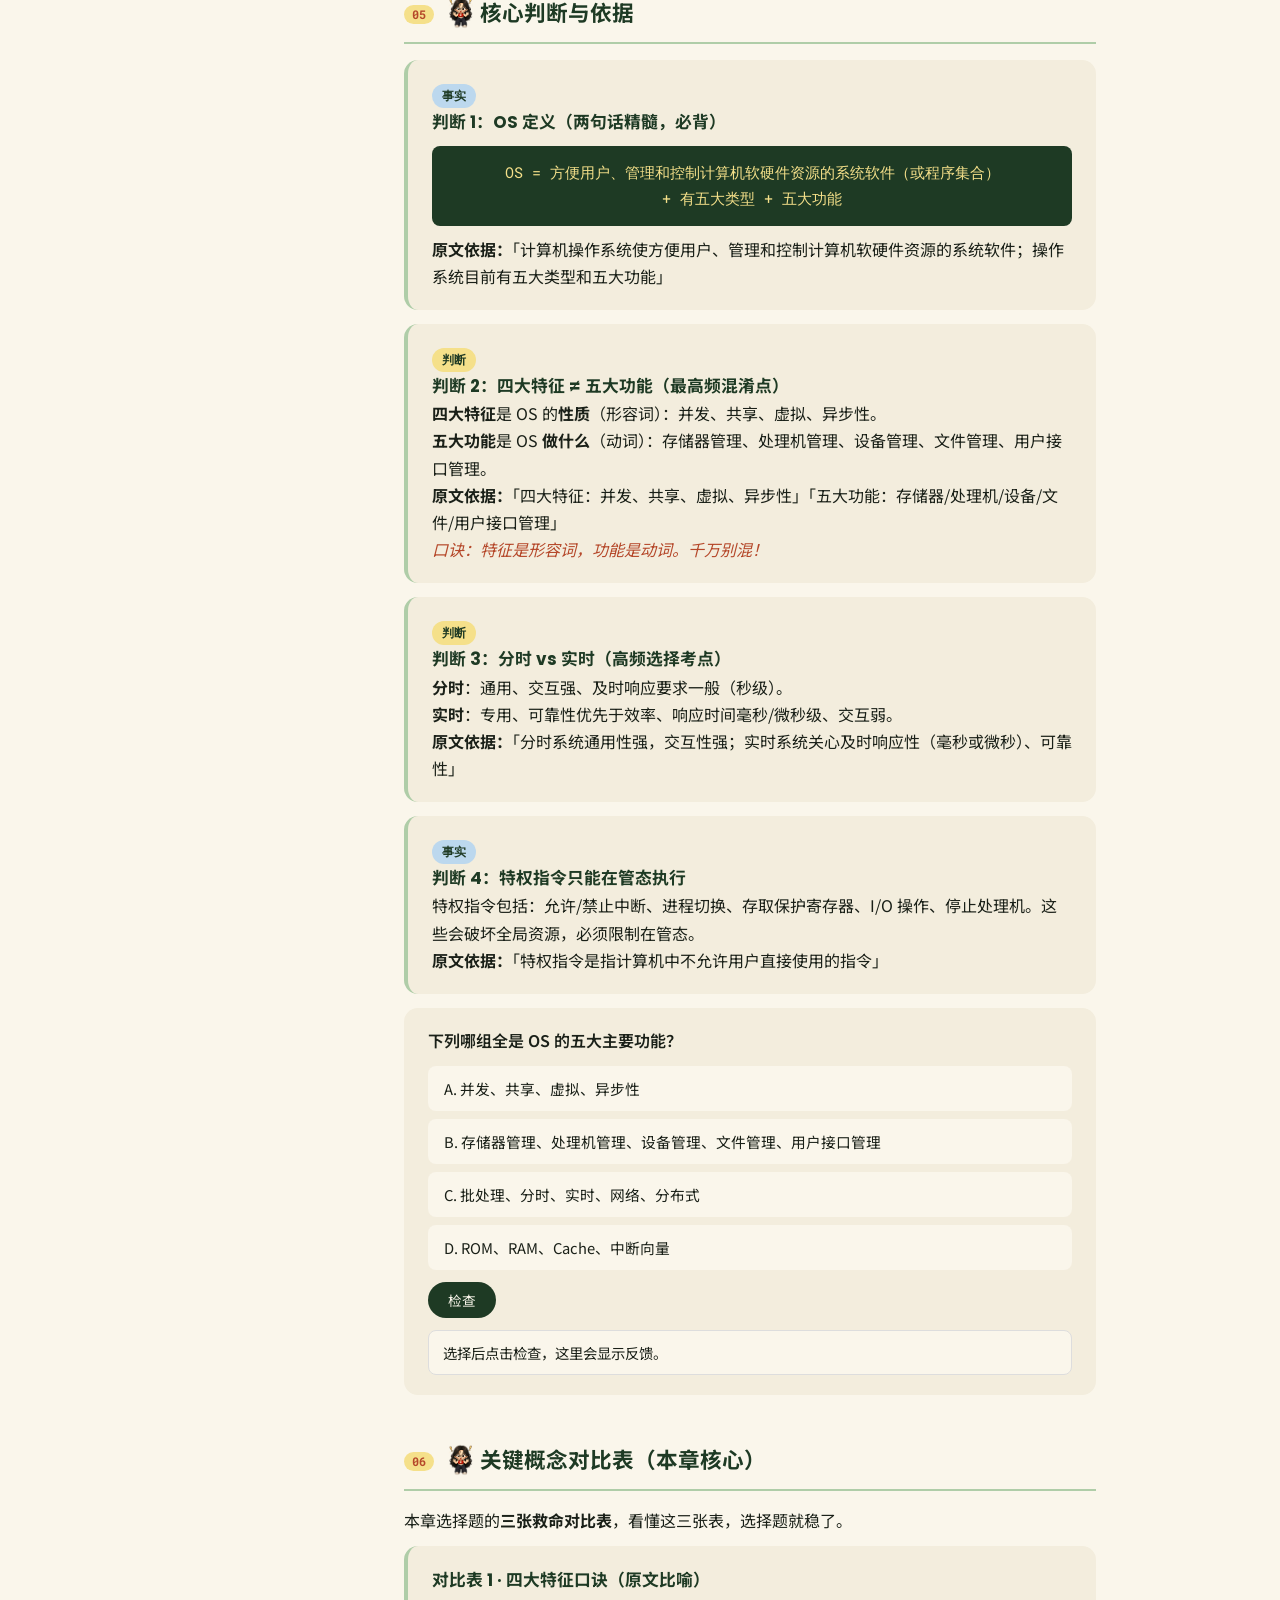
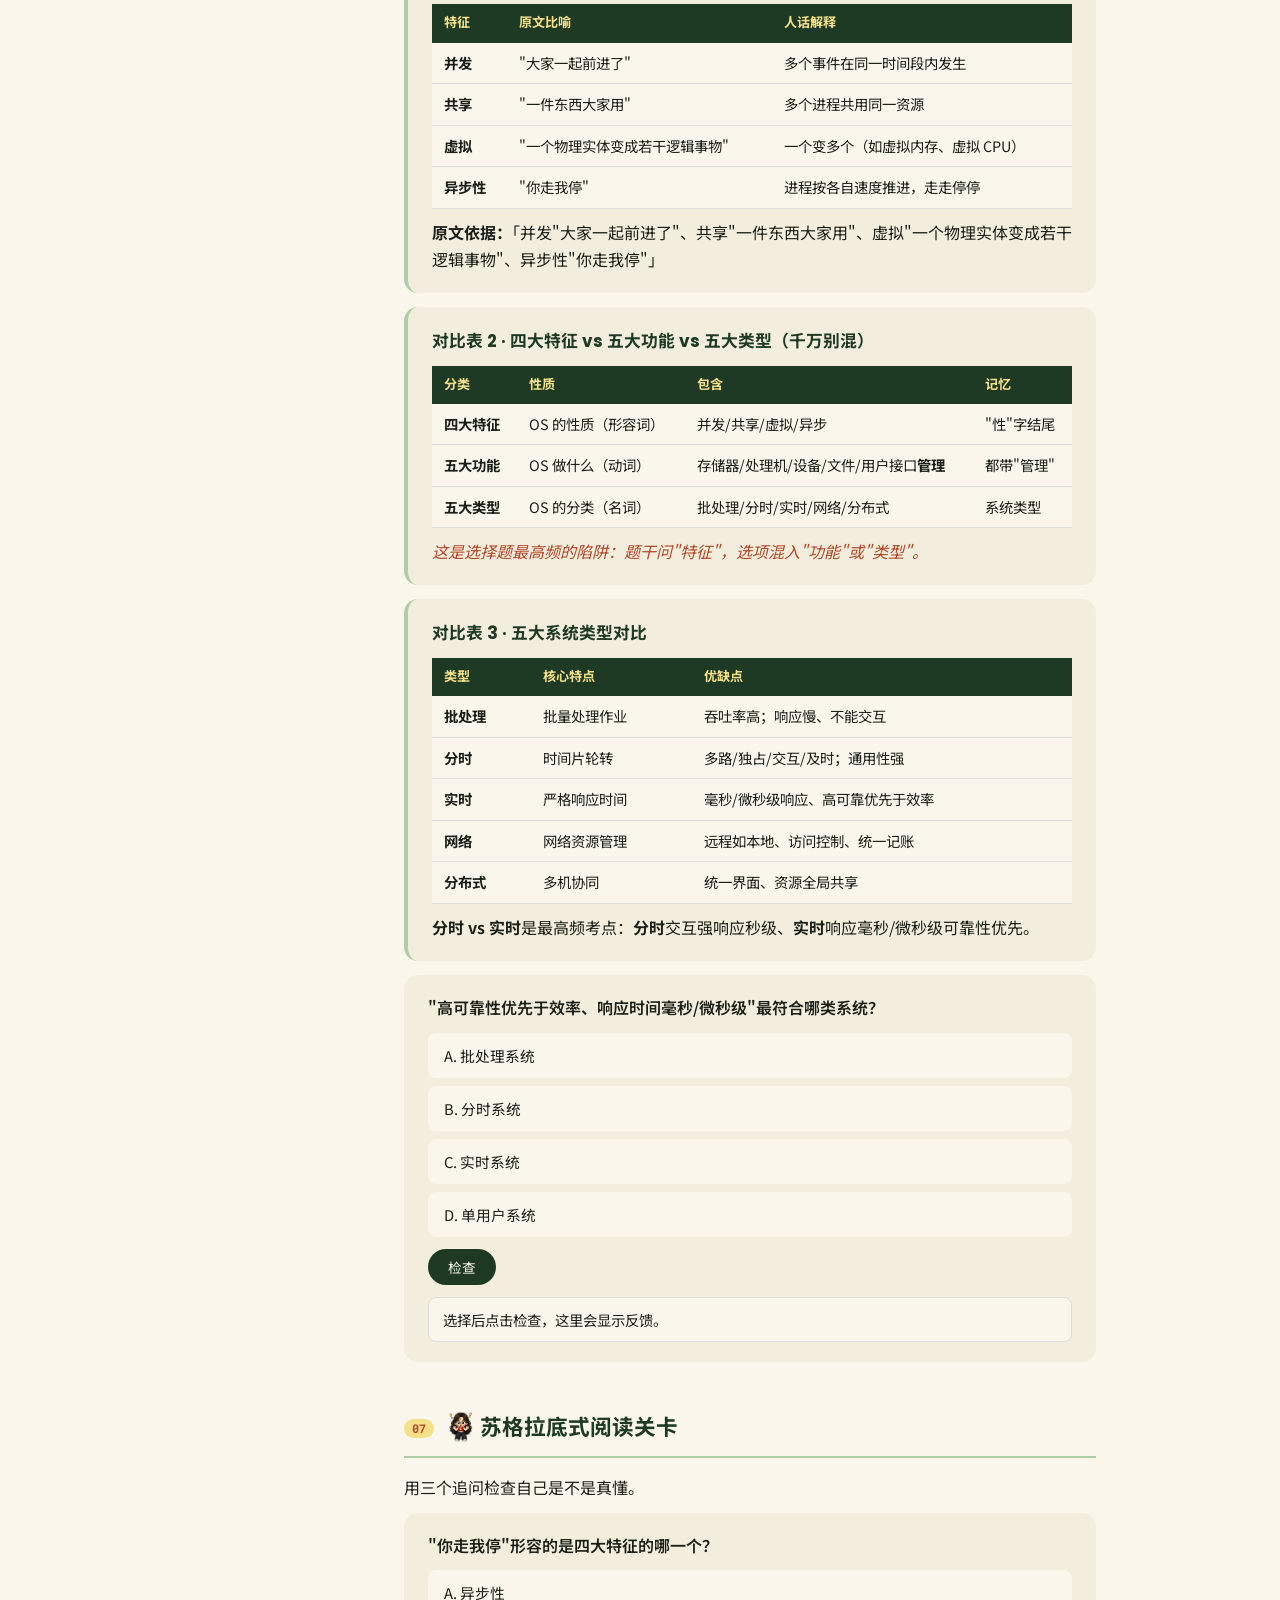
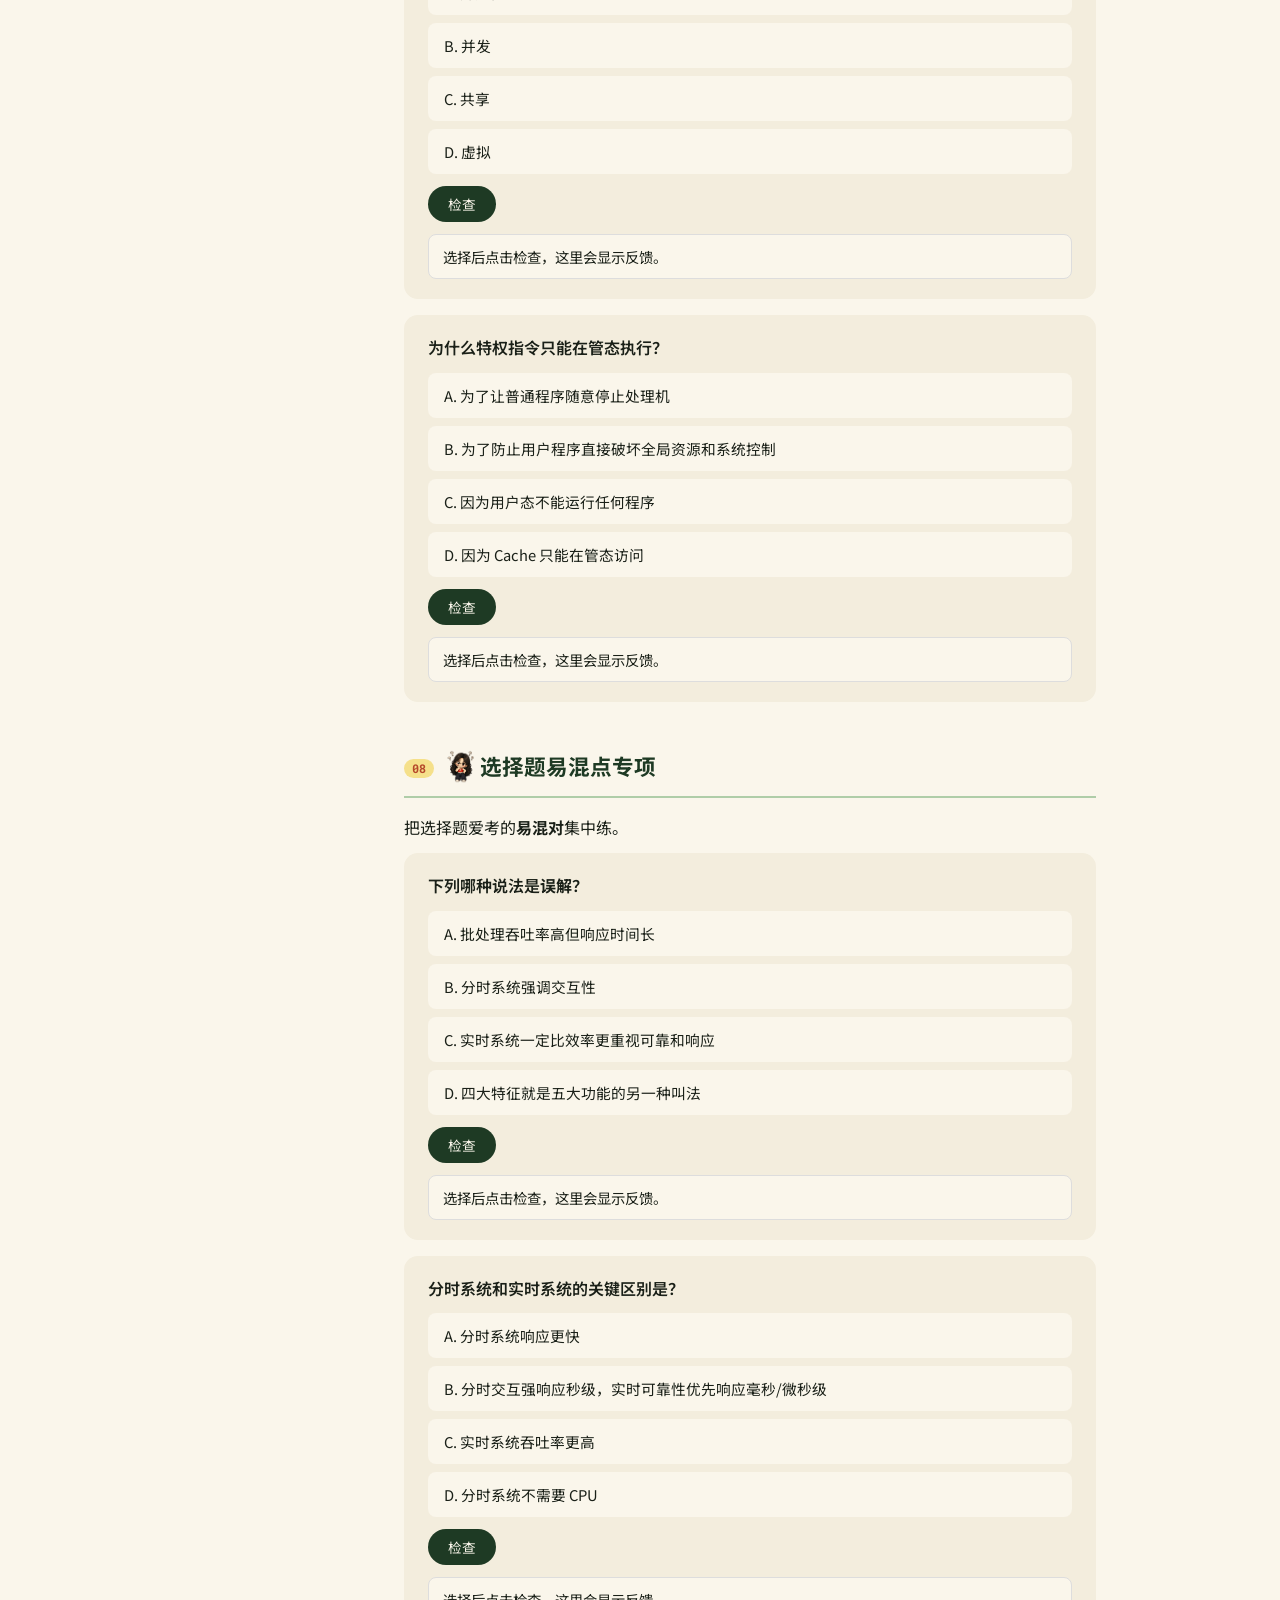
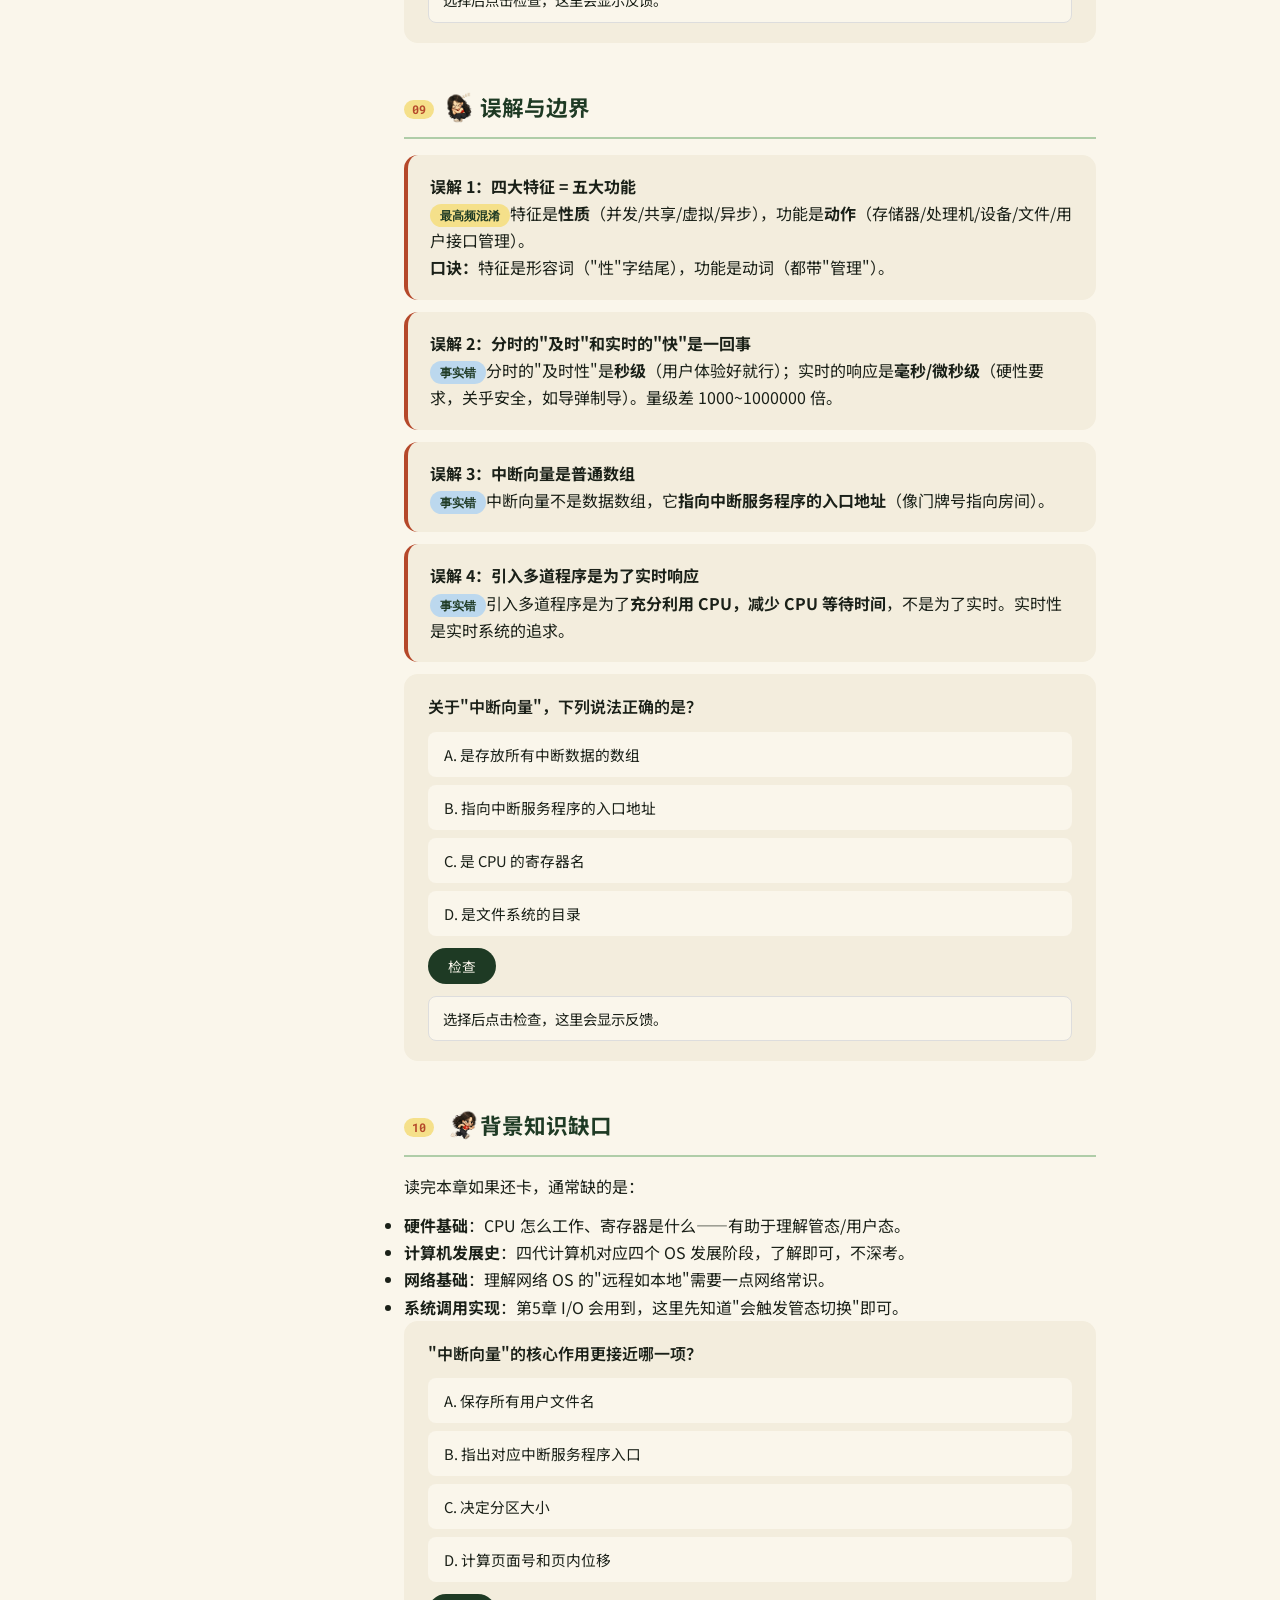
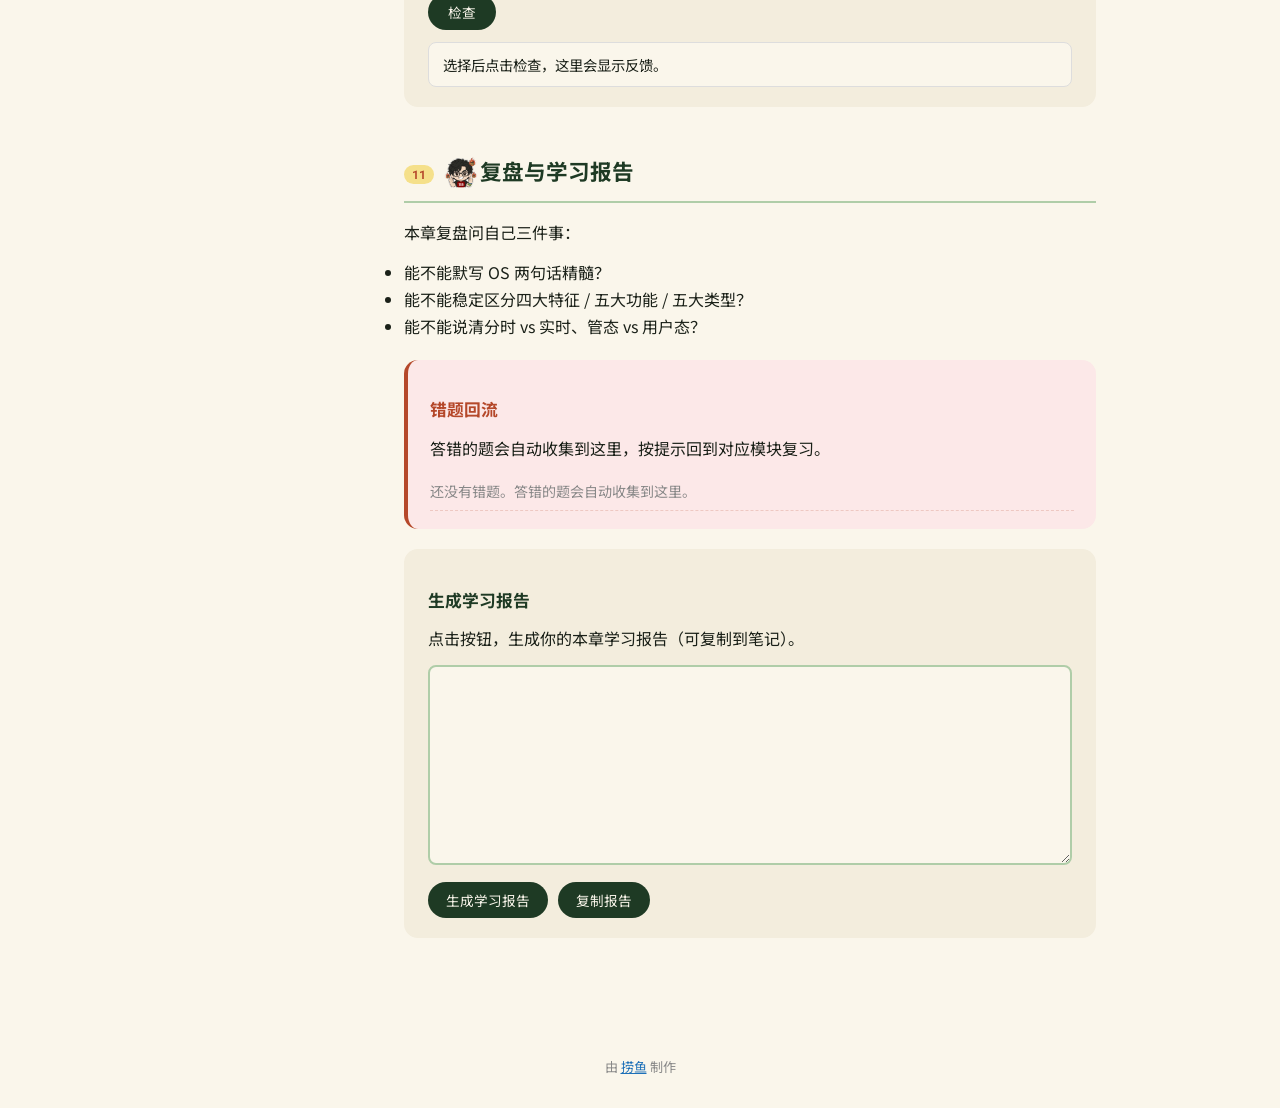
==== commit aefb4252: "表情包成品图全面种草：6交互反馈+18通关贴+65 module轮换+主形象 贯彻 skill「多多使用成品表情」要求，把捞鱼/周三涵/星星布丁真实表情铺进全站： - img/sticker/ 新增 " ====
--- a/os-ch1-grokko.html
+++ b/os-ch1-grokko.html
@@ -58,7 +58,7 @@
 .opt.selected{background:var(--sky);border-color:var(--forest);font-weight:600}
 .check{background:var(--forest);color:var(--cream);border:none;padding:8px 20px;border-radius:var(--radius-pill);font-family:var(--font-head);font-size:.85rem;cursor:pointer;transition:background .2s}
 .check:hover{background:#2a5232}
-.feedback{margin-top:12px;padding:10px 14px;border-radius:8px;background:var(--cream);font-size:.9rem;line-height:1.6;border:1px solid #ddd}
+.feedback{margin-top:12px;padding:10px 14px;border-radius:8px;background:var(--cream);font-size:.9rem;line-height:1.6;border:1px solid #ddd}.fb-emoji{width:36px;height:36px;vertical-align:middle;margin-right:8px;float:left;border-radius:6px}.feedback{min-height:44px;overflow:hidden}.feedback::after{content:'';display:block;clear:both}.wt-stamp{width:42px;height:42px;vertical-align:middle;margin-right:6px;display:inline-block;border-radius:6px}.sec-sticker{width:34px;height:34px;vertical-align:middle;margin:0 2px 4px;display:inline-block;border-radius:6px}
 .feedback.ok{background:#e8f5e9;border-color:var(--correct);color:var(--correct)}
 .feedback.no{background:#fce8e8;border-color:var(--wrong);color:var(--wrong)}
 .feedback .src{display:block;margin-top:8px;padding:6px 10px;background:rgba(30,58,36,.08);border-radius:4px;font-size:.82rem;font-family:var(--font-mono)}
@@ -496,7 +496,7 @@
     }
     var body=ok?(t.getAttribute('data-ok')||'回答正确。'):(t.getAttribute('data-no')||'再想想。');
     var src=t.getAttribute('data-src');
-    setFb(t,ok?'ok':'no',(ok?'✅ ':'❌ ')+body+(src?('<span class="src">'+src+'</span>'):''));
+    setFb(t,ok?'ok':'no','<img class="fb-emoji" src="img/sticker/'+(ok?'ok':'no')+'.png" alt="">' +body+(src?('<span class="src">'+src+'</span>'):''));
     t.setAttribute('data-answered','1');t.setAttribute('data-correct',ok?'1':'0');
     updateBar();renderWrong();
   }
@@ -529,6 +529,32 @@
   if(document.readyState==='loading')document.addEventListener('DOMContentLoaded',init);else init();
 })();
 </script>
+<script>
+/* module 标题轮换表情贴 · 按 sec-id 语义映射 */
+(function(){
+  var MAP={
+    "01":"welcome","02":"cheer","03":"cheer","04":"important","05":"important",
+    "06":"important","07":"important","08":"no","09":"sleep",
+    "10":"sprint","11":"cheer",
+    "题1":"welcome","题2":"welcome","题3":"welcome","题4":"welcome",
+    "题5":"no","题6":"no","题7":"important","题8":"important"
+  };
+  var ids=document.querySelectorAll(".sec-id");
+  ids.forEach(function(el){
+    var key=(el.textContent||"").trim();
+    var name=MAP[key];
+    if(!name) name="cheer";
+    if(el.getAttribute("data-sticker")) return;
+    el.setAttribute("data-sticker","1");
+    var img=document.createElement("img");
+    img.className="sec-sticker";
+    img.src="img/sticker/"+name+".png";
+    img.alt="";
+    el.parentNode.insertBefore(img,el.nextSibling);
+  });
+})();
+</script>
+
 
   <link rel="stylesheet" href="promo.css">
   <script src="promo.js"></script>
--- a/promo.css
+++ b/promo.css
@@ -50,6 +50,7 @@
   align-items: center;
   justify-content: center;
   padding: 20px;
+  overflow-y: auto;
 }
 .promo-overlay.show {
   display: flex;
@@ -59,11 +60,12 @@
   border: 3px solid #1E3A24;
   border-radius: 18px;
   padding: 28px 28px 24px;
-  max-width: 380px;
+  max-width: 440px;
   width: 100%;
   box-shadow: 8px 8px 0 rgba(30, 58, 36, 0.2);
   position: relative;
   animation: promoPop .25s ease;
+  margin: auto;
 }
 @keyframes promoPop {
   from { transform: scale(.85); opacity: 0; }
@@ -83,34 +85,57 @@
   opacity: 0.6;
 }
 .promo-close:hover { opacity: 1; }
-.promo-card h2 {
-  font-family: "Archivo Black", "Noto Sans SC", "PingFang SC", sans-serif;
-  color: #1E3A24;
-  font-size: 22px;
-  margin-bottom: 6px;
-}
-.promo-card .promo-tag {
+
+/* —— ① 作者介绍区 —— */
+.promo-author {
+  display: flex;
+  align-items: center;
+  gap: 14px;
+  margin-bottom: 12px;
+}
+.promo-avatar {
+  width: 72px;
+  height: 72px;
+  border-radius: 50%;
+  border: 3px solid #1E3A24;
+  object-fit: cover;
+  flex-shrink: 0;
+  background: #fffaf0;
+}
+.promo-author-info {
+  flex: 1;
+  min-width: 0;
+}
+.promo-author-info .promo-tag {
   display: inline-block;
   background: #B5482A;
   color: #F5E08A;
-  font-size: 12px;
-  font-weight: 700;
-  padding: 3px 12px;
+  font-size: 11px;
+  font-weight: 700;
+  padding: 3px 10px;
   border-radius: 999px;
-  margin-bottom: 14px;
-}
-.promo-card p {
+  margin-bottom: 4px;
+}
+.promo-card h2 {
+  font-family: "Archivo Black", "Noto Sans SC", "PingFang SC", sans-serif;
+  color: #1E3A24;
+  font-size: 20px;
+  margin-bottom: 2px;
+}
+.promo-tagline {
+  font-size: 12px !important;
+  color: rgba(26, 32, 24, 0.65) !important;
+  margin-bottom: 0 !important;
+  font-style: italic;
+}
+.promo-desc {
   font-size: 14px;
   color: #1A2018;
   line-height: 1.7;
   margin-bottom: 14px;
 }
-.promo-links {
-  display: flex;
-  flex-direction: column;
-  gap: 10px;
-  margin-top: 8px;
-}
+
+/* —— Hero link（作者主页大按钮）—— */
 .promo-link {
   display: flex;
   align-items: center;
@@ -140,9 +165,94 @@
   color: rgba(26, 32, 24, 0.6);
   margin-top: 2px;
 }
-
+.promo-link-hero {
+  margin-bottom: 18px;
+  background: #F5E08A;
+}
+
+/* —— ② ③ ④ 三入口卡片网格 —— */
+.promo-grid {
+  display: grid;
+  grid-template-columns: 1fr 1fr 1fr;
+  gap: 10px;
+}
+.promo-cell {
+  background: #fffaf0;
+  border: 2px solid #1E3A24;
+  border-radius: 12px;
+  padding: 12px 10px;
+  text-align: center;
+}
+.promo-cell-head {
+  font-weight: 700;
+  font-size: 13px;
+  color: #1E3A24;
+  margin-bottom: 6px;
+  display: flex;
+  align-items: center;
+  justify-content: center;
+  gap: 4px;
+}
+.promo-cell-head .icon {
+  font-size: 16px;
+}
+.promo-cell-sub {
+  font-size: 11px !important;
+  color: rgba(26, 32, 24, 0.7) !important;
+  line-height: 1.5 !important;
+  margin-bottom: 8px !important;
+  min-height: 50px;
+}
+.promo-cell img {
+  width: 100%;
+  max-width: 110px;
+  height: auto;
+  aspect-ratio: 1 / 1;
+  object-fit: cover;
+  border-radius: 8px;
+  border: 2px solid #1E3A24;
+  display: block;
+  margin: 0 auto;
+}
+.promo-sticker-preview {
+  display: flex;
+  justify-content: center;
+  gap: 4px;
+  margin-bottom: 8px;
+}
+.promo-sticker-preview img {
+  width: 34px;
+  height: 34px;
+  max-width: none;
+  aspect-ratio: auto;
+  object-fit: contain;
+  border: none;
+  border-radius: 4px;
+  margin: 0;
+}
+.promo-cell-tip {
+  font-size: 10px !important;
+  color: rgba(26, 32, 24, 0.55) !important;
+  margin-top: 6px !important;
+  margin-bottom: 0 !important;
+  line-height: 1.4 !important;
+}
+
+.promo-thanks {
+  text-align: center;
+  font-size: 13px !important;
+  color: #B5482A !important;
+  font-weight: 700;
+  margin-top: 18px !important;
+  margin-bottom: 0 !important;
+}
+
+/* —— 响应式 —— */
 @media (max-width: 600px) {
   .promo-bar { right: 12px; bottom: 12px; }
   .promo-btn { padding: 8px 12px; font-size: 13px; }
-  .promo-card { padding: 22px 18px; }
-}
+  .promo-card { padding: 22px 16px; max-width: 100%; }
+  .promo-grid { grid-template-columns: 1fr; gap: 12px; }
+  .promo-cell-sub { min-height: auto; }
+  .promo-cell img { max-width: 160px; }
+}
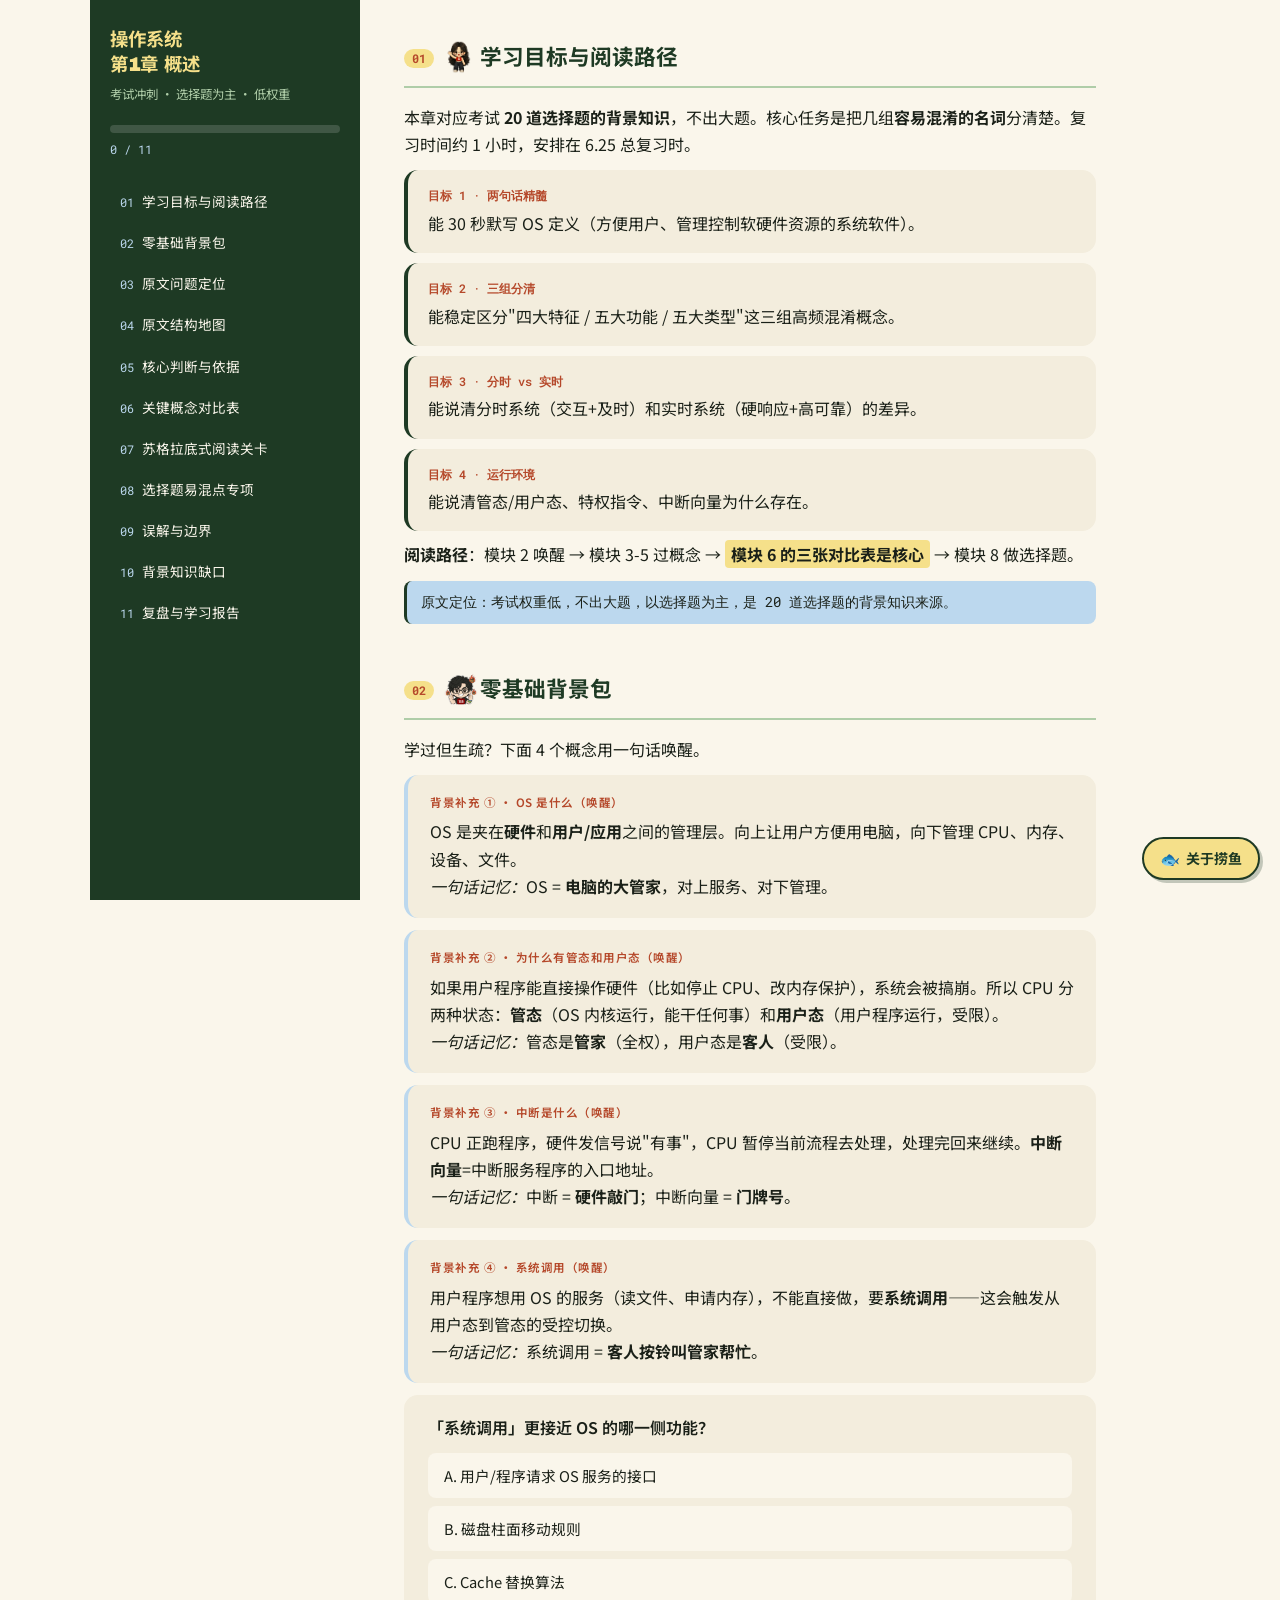
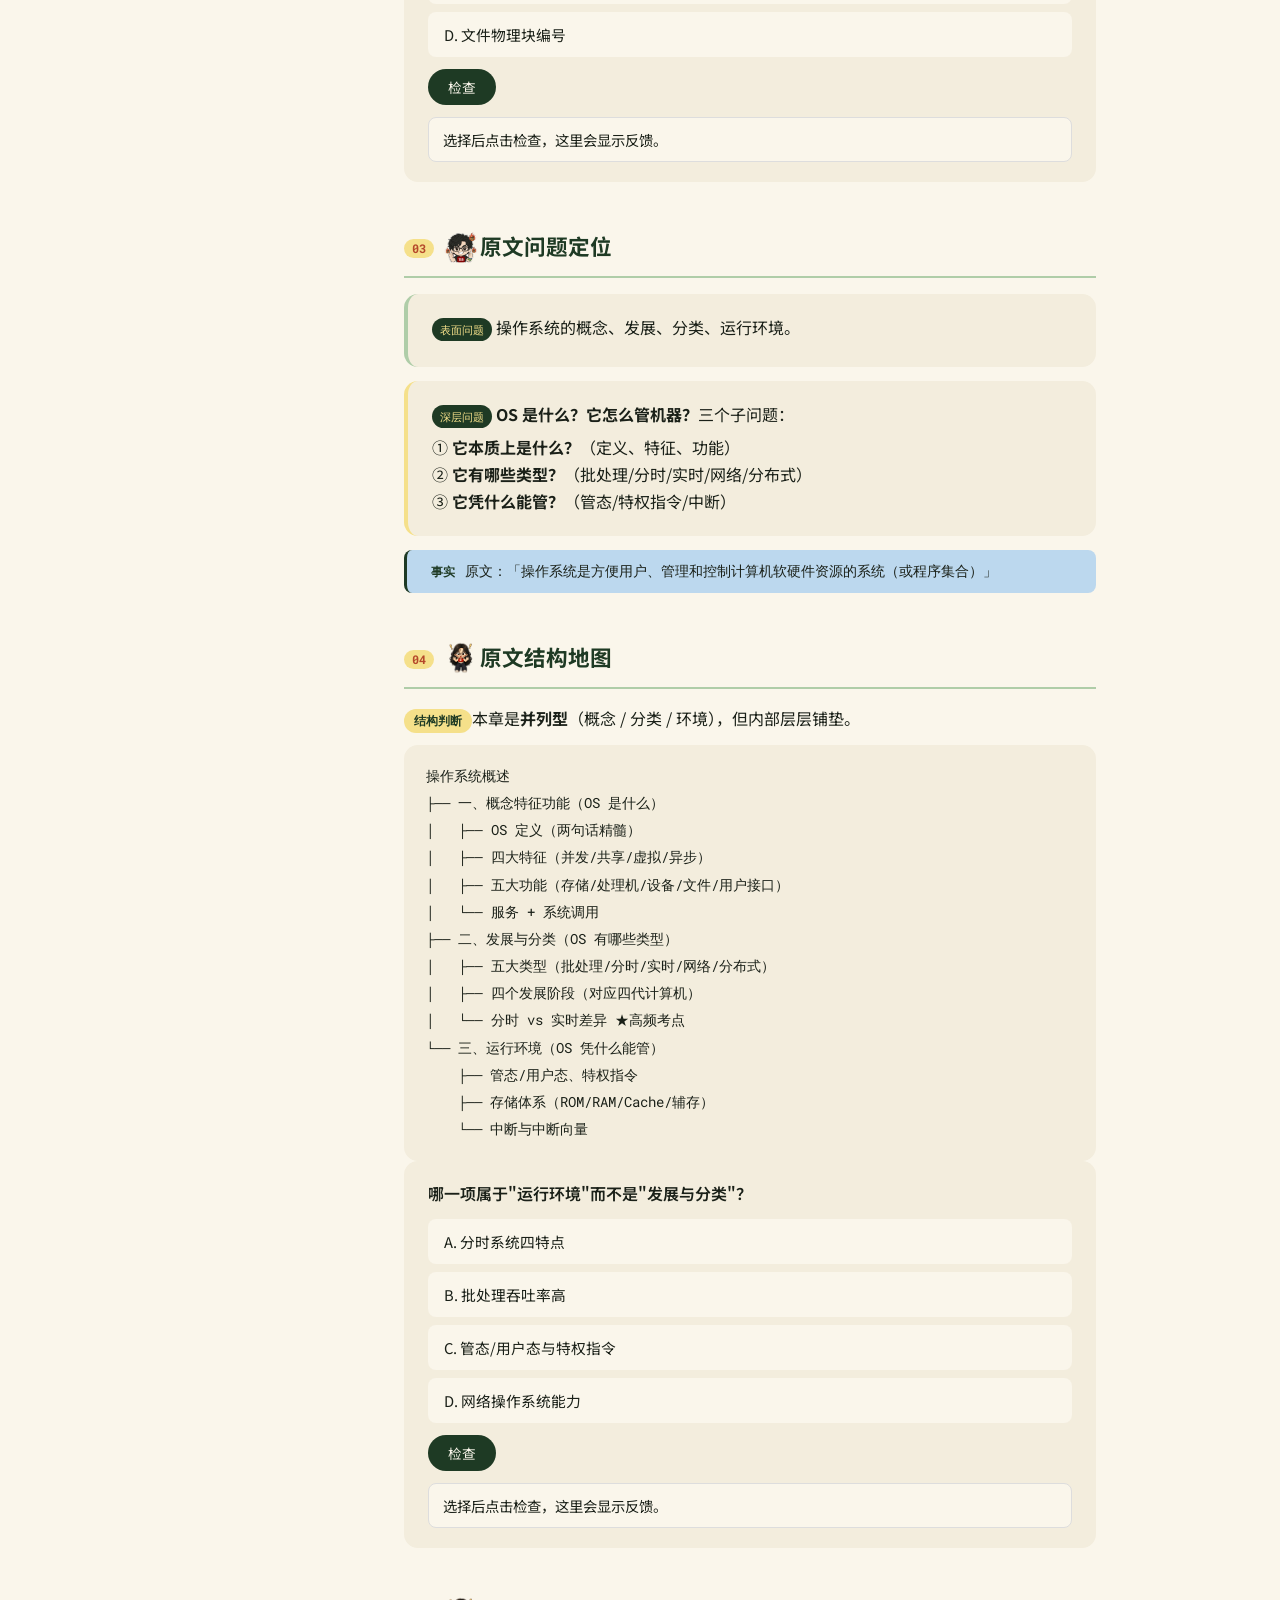
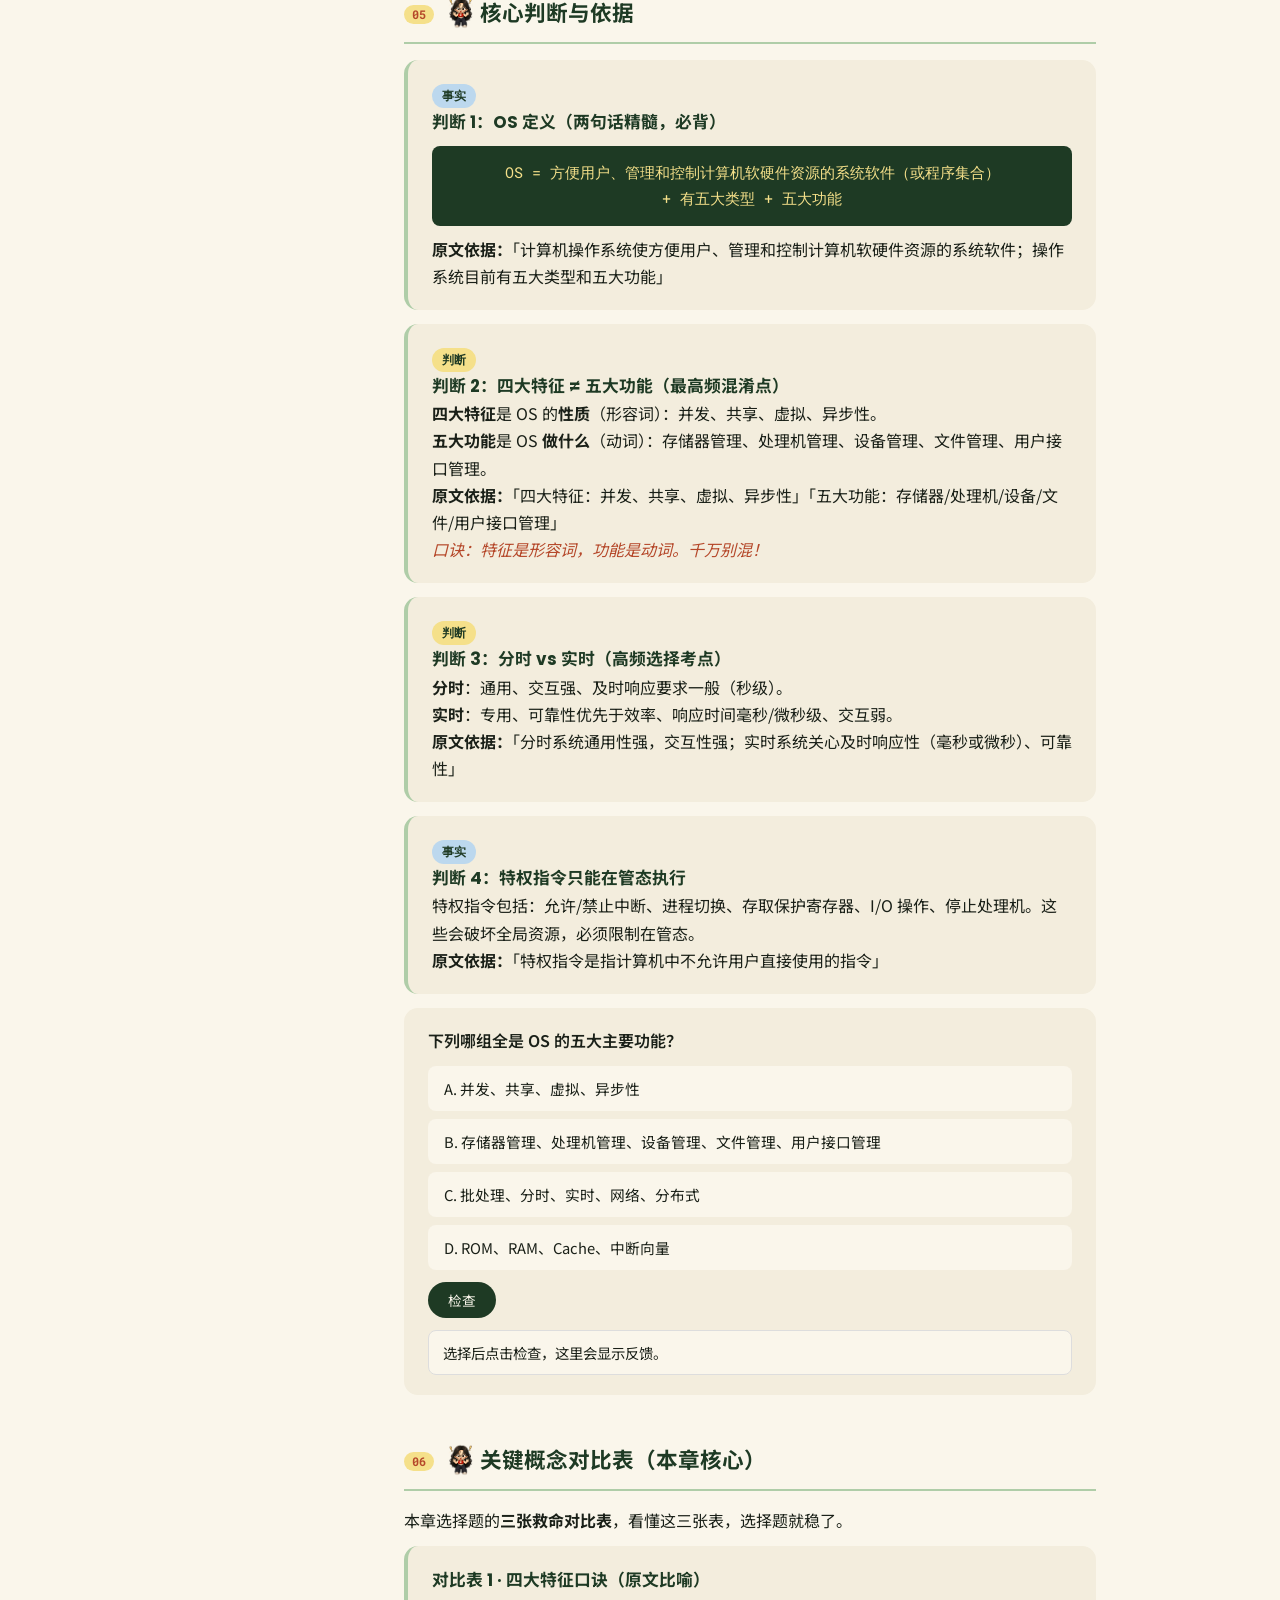
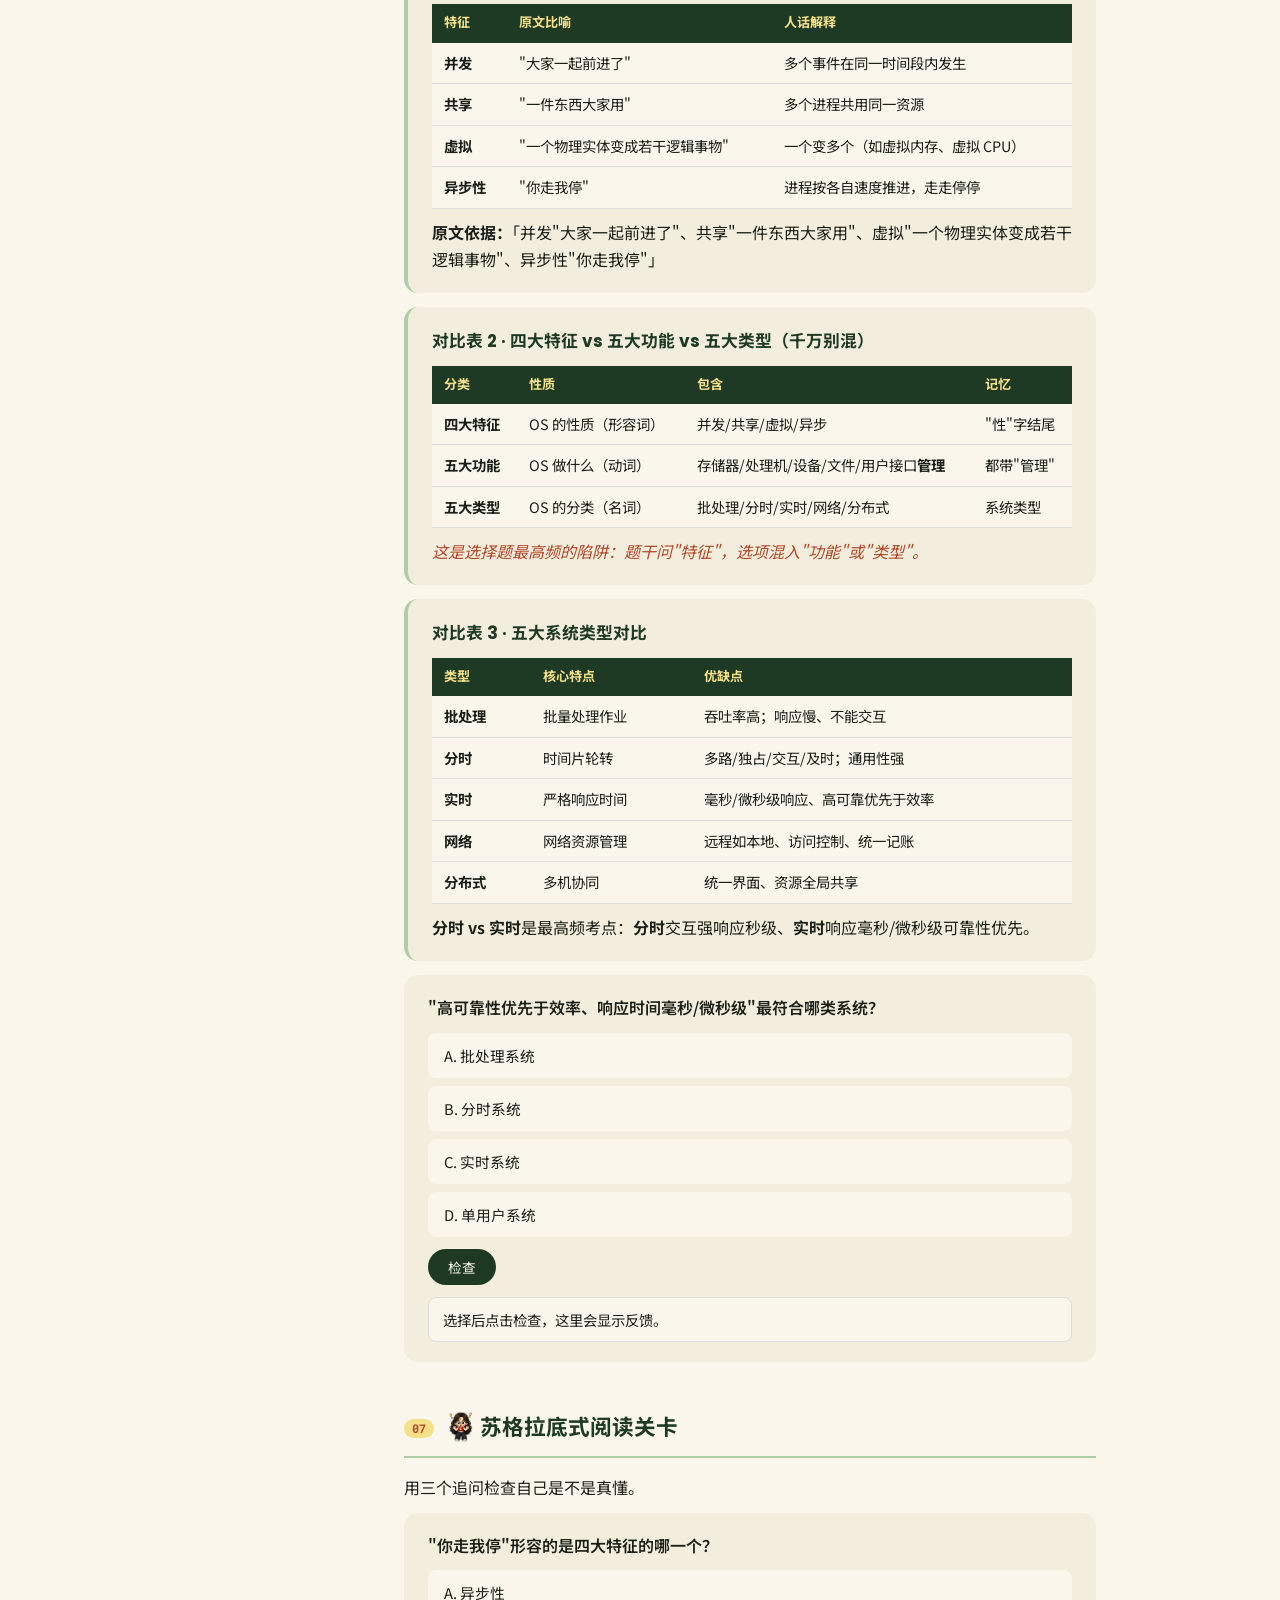
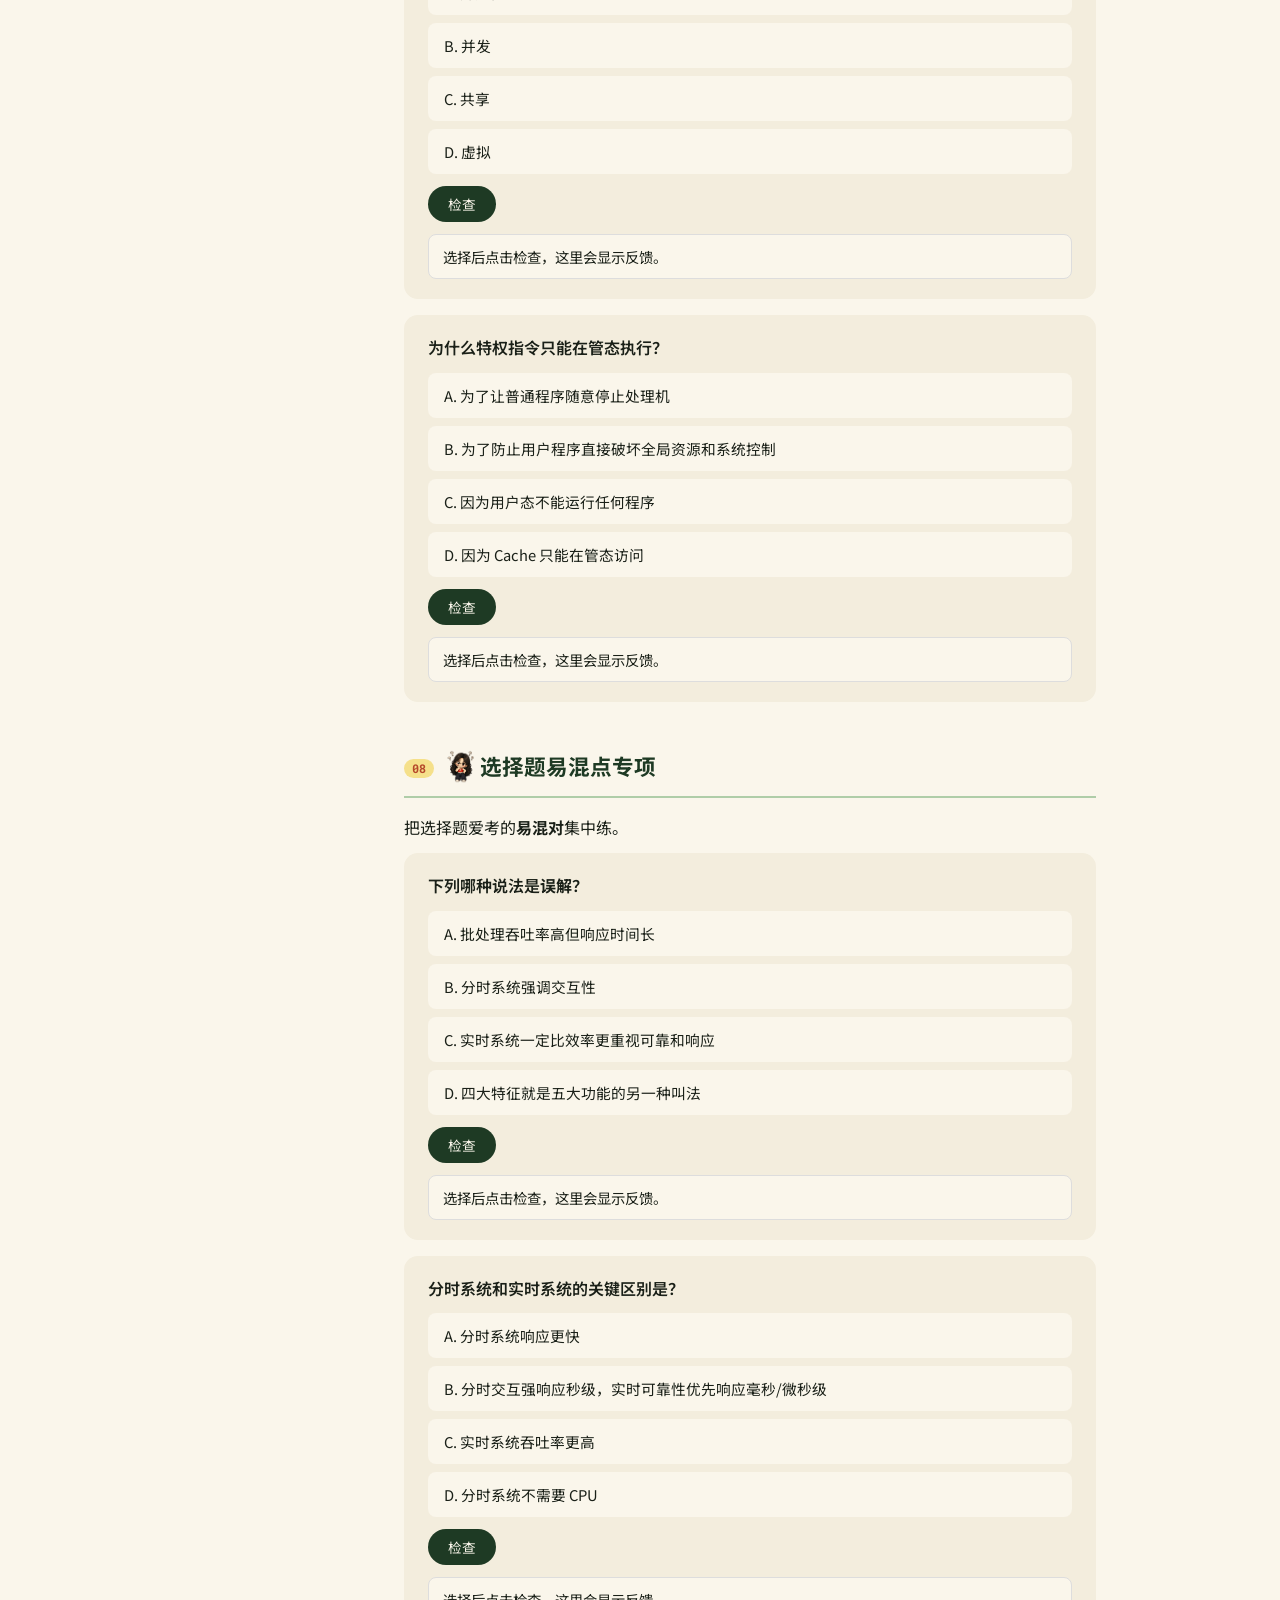
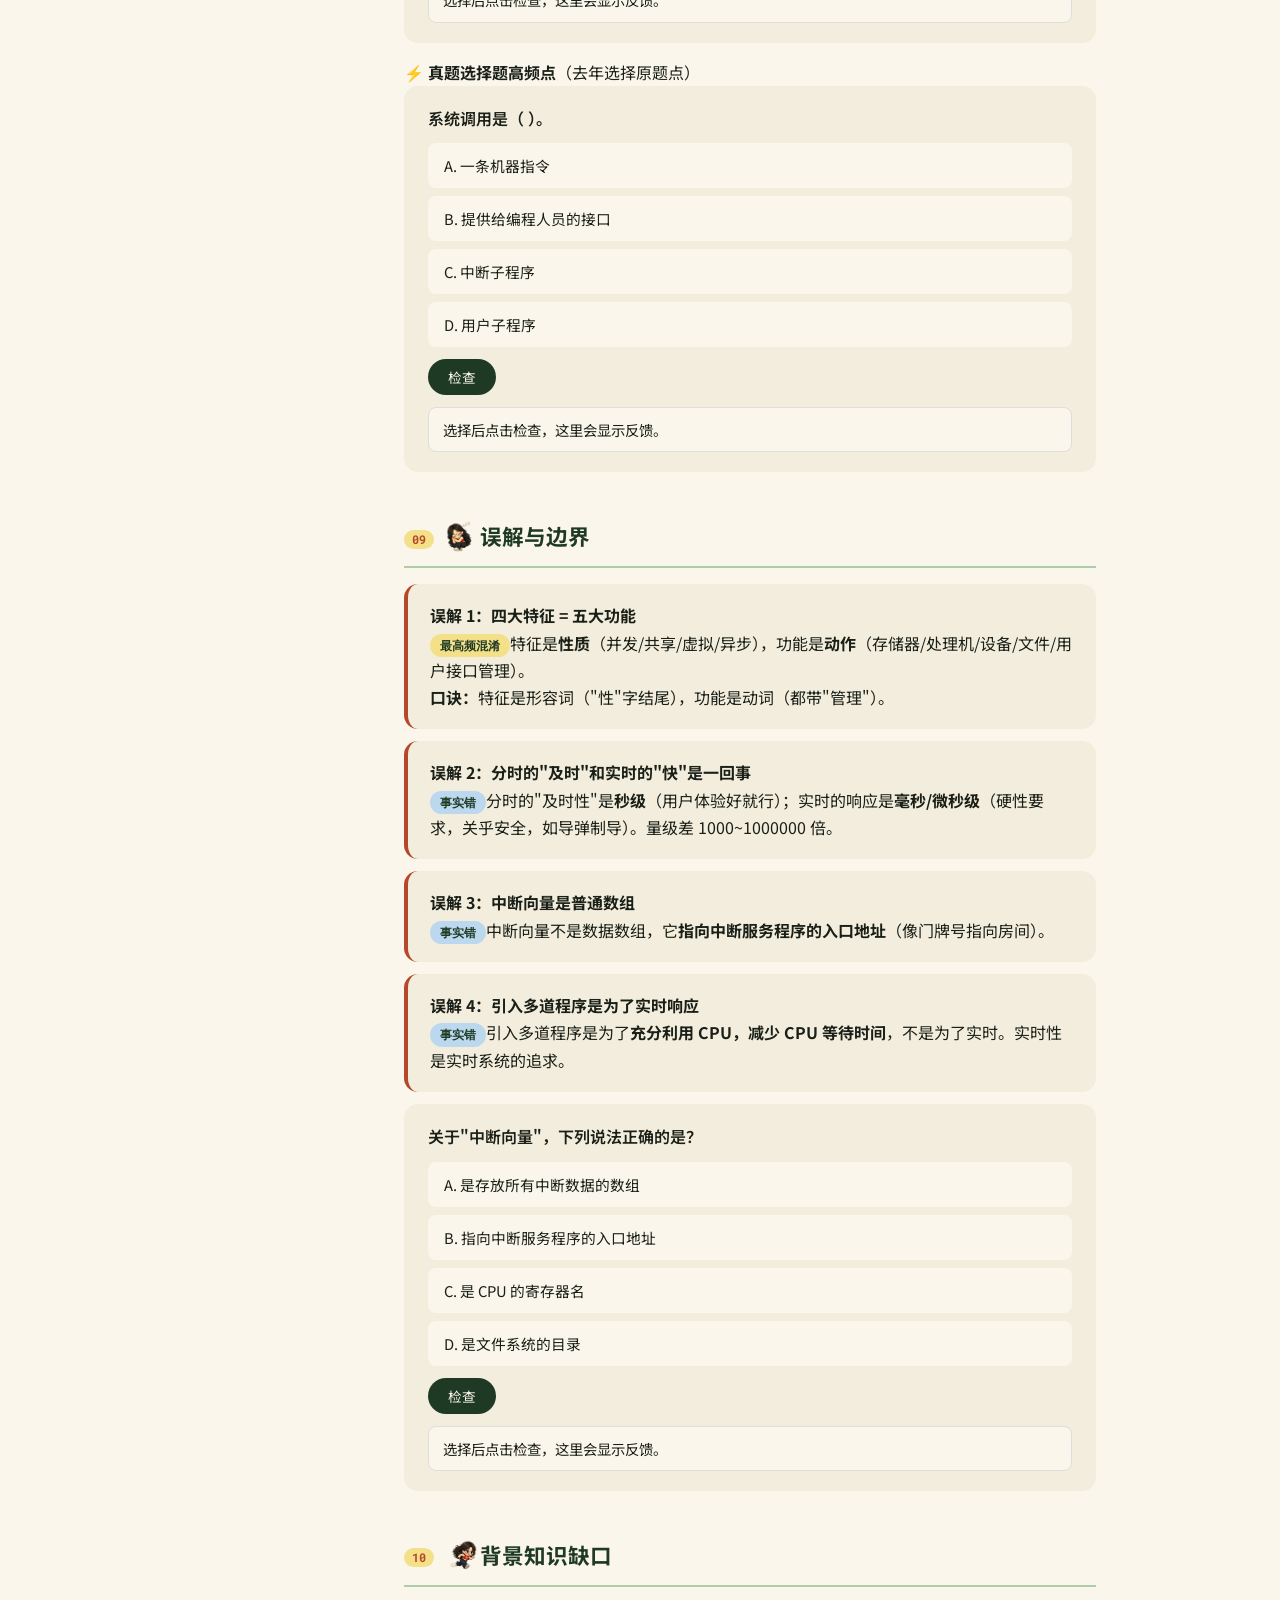
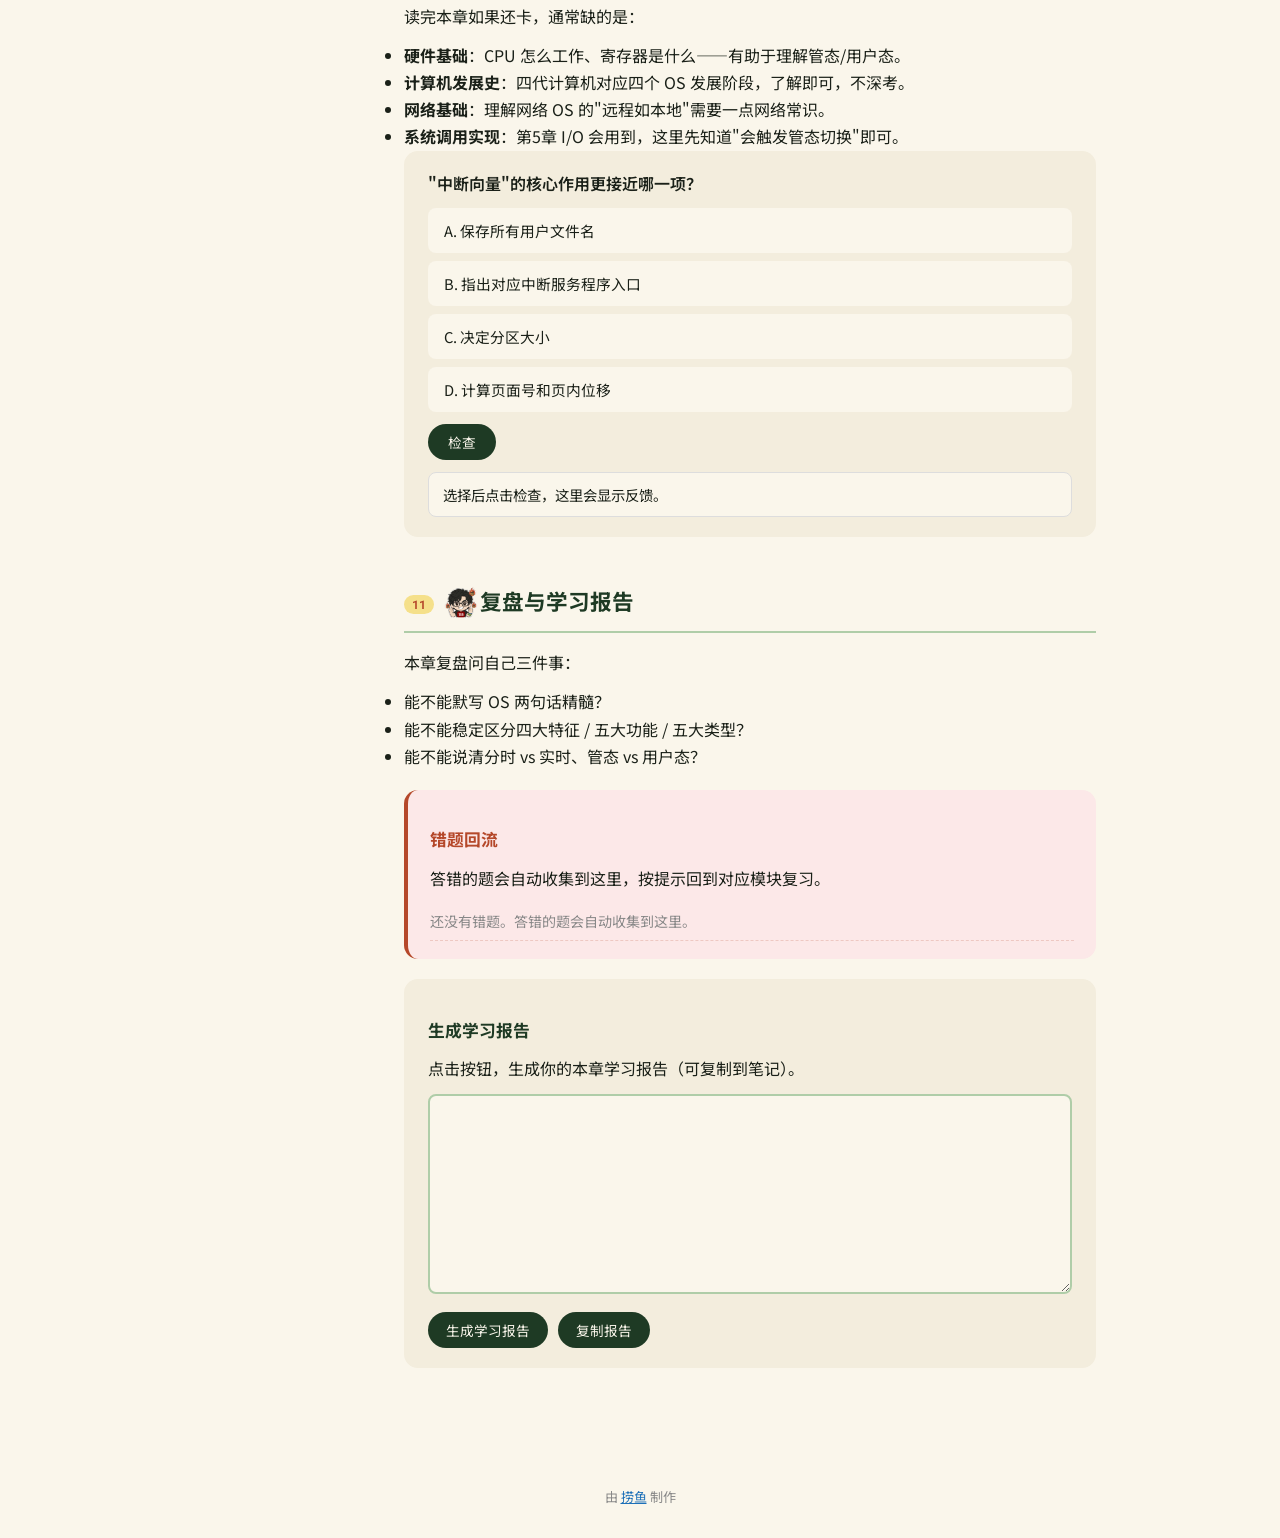
==== commit 8c91490b: "5个章节页对齐真题考法：补OPT/请求判定/CSCAN-LOOK演示+8道选择题 基于'真题=提纲改数据'的发现，按去年真题考点补齐章节页缺口： - 第1章：补「系统调用=编程人员接口」选择题（去年真" ====
--- a/os-ch1-grokko.html
+++ b/os-ch1-grokko.html
@@ -368,6 +368,20 @@
     <button class="check">检查</button>
     <div class="feedback" aria-live="polite">选择后点击检查，这里会显示反馈。</div>
   </div>
+
+  <div class="tip-box" style="margin-top:16px"><strong>⚡ 真题选择题高频点</strong>（去年选择原题点）</div>
+
+  <div class="task" data-task="ch1-m8c" data-answer="B" data-ok="对！系统调用是操作系统提供给编程人员（程序员）的接口，程序员在程序中通过系统调用请求 OS 服务。" data-no="系统调用不是机器指令（那是特权指令/访管指令）；也不是中断子程序或用户子程序——它是 OS 给程序员的接口。" data-src="提纲：系统调用是操作系统提供给编程人员的接口。" data-review="回到系统调用=编程人员接口">
+    <div class="q">系统调用是（    ）。</div>
+    <div class="opts">
+      <button class="opt" data-val="A">A. 一条机器指令</button>
+      <button class="opt" data-val="B">B. 提供给编程人员的接口</button>
+      <button class="opt" data-val="C">C. 中断子程序</button>
+      <button class="opt" data-val="D">D. 用户子程序</button>
+    </div>
+    <button class="check">检查</button>
+    <div class="feedback" aria-live="polite">选择后点击检查，这里会显示反馈。</div>
+  </div>
 </section>
 
 <section id="s9">
